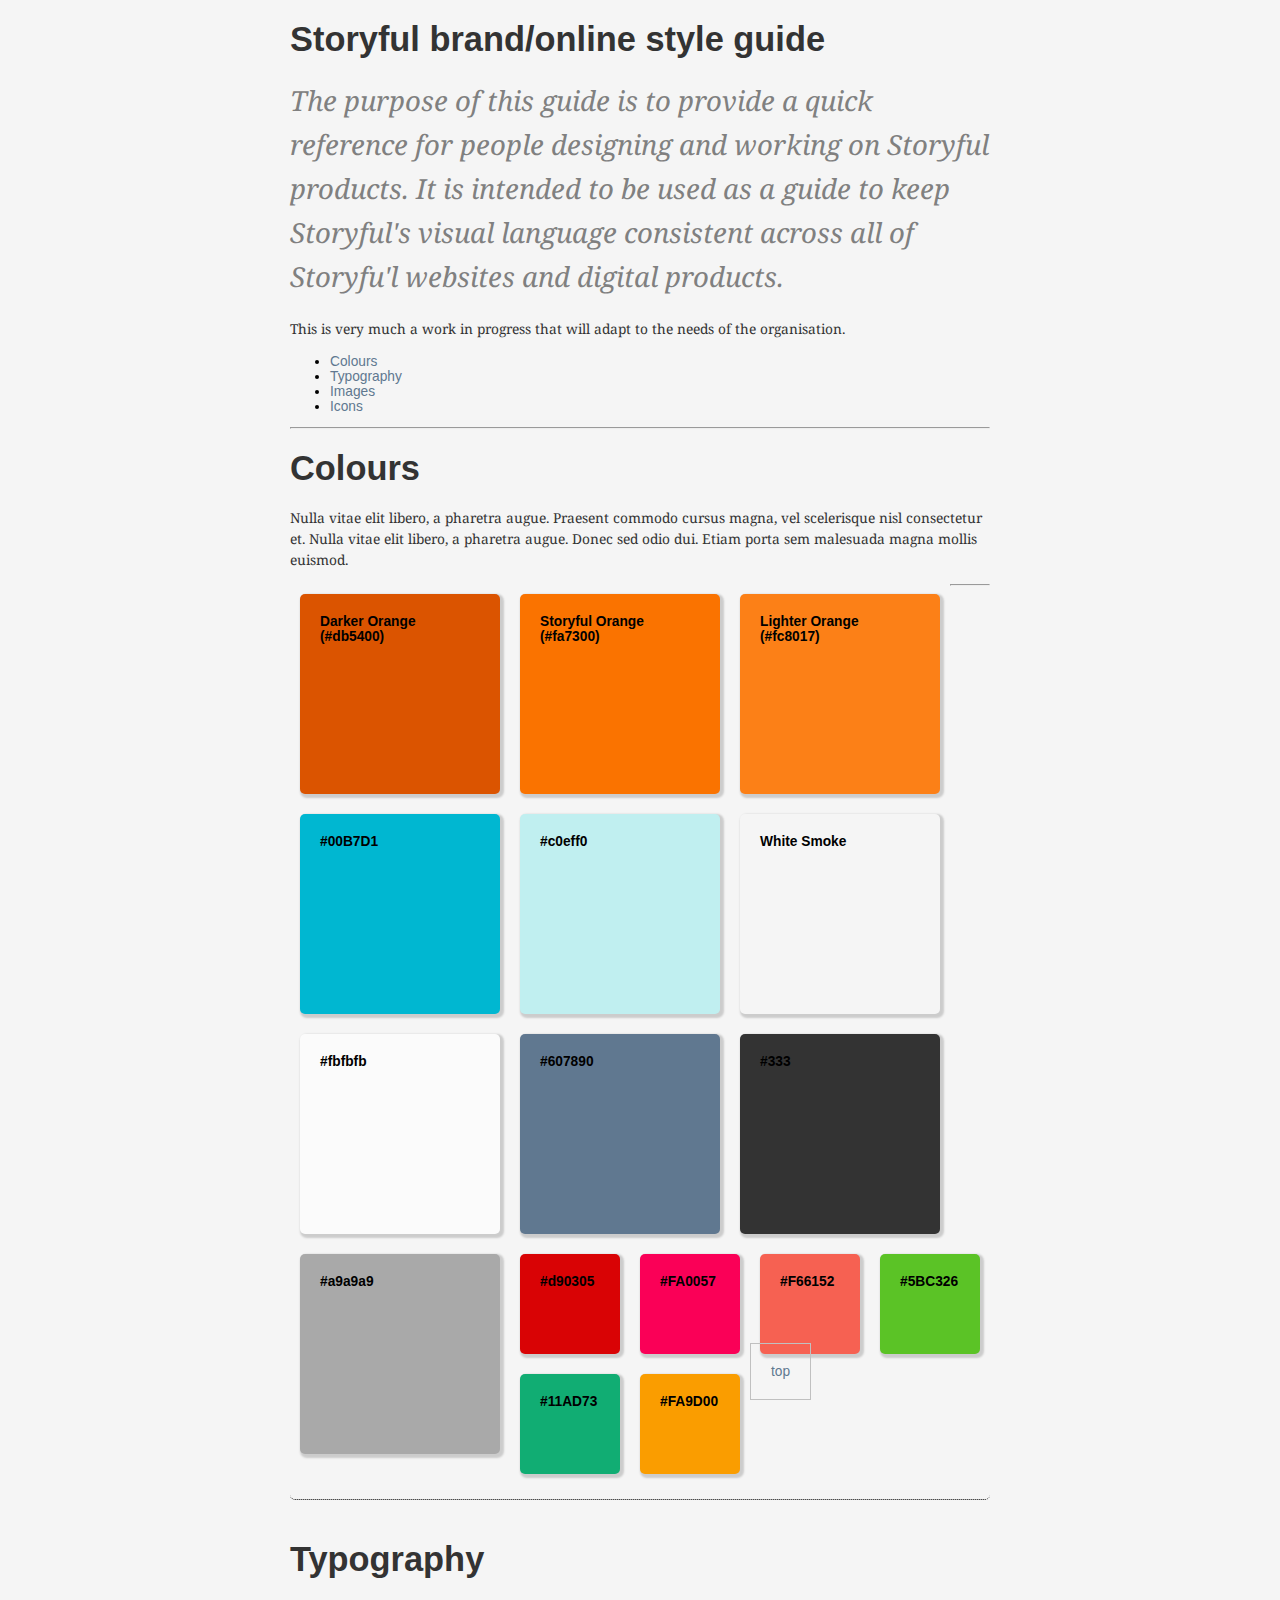
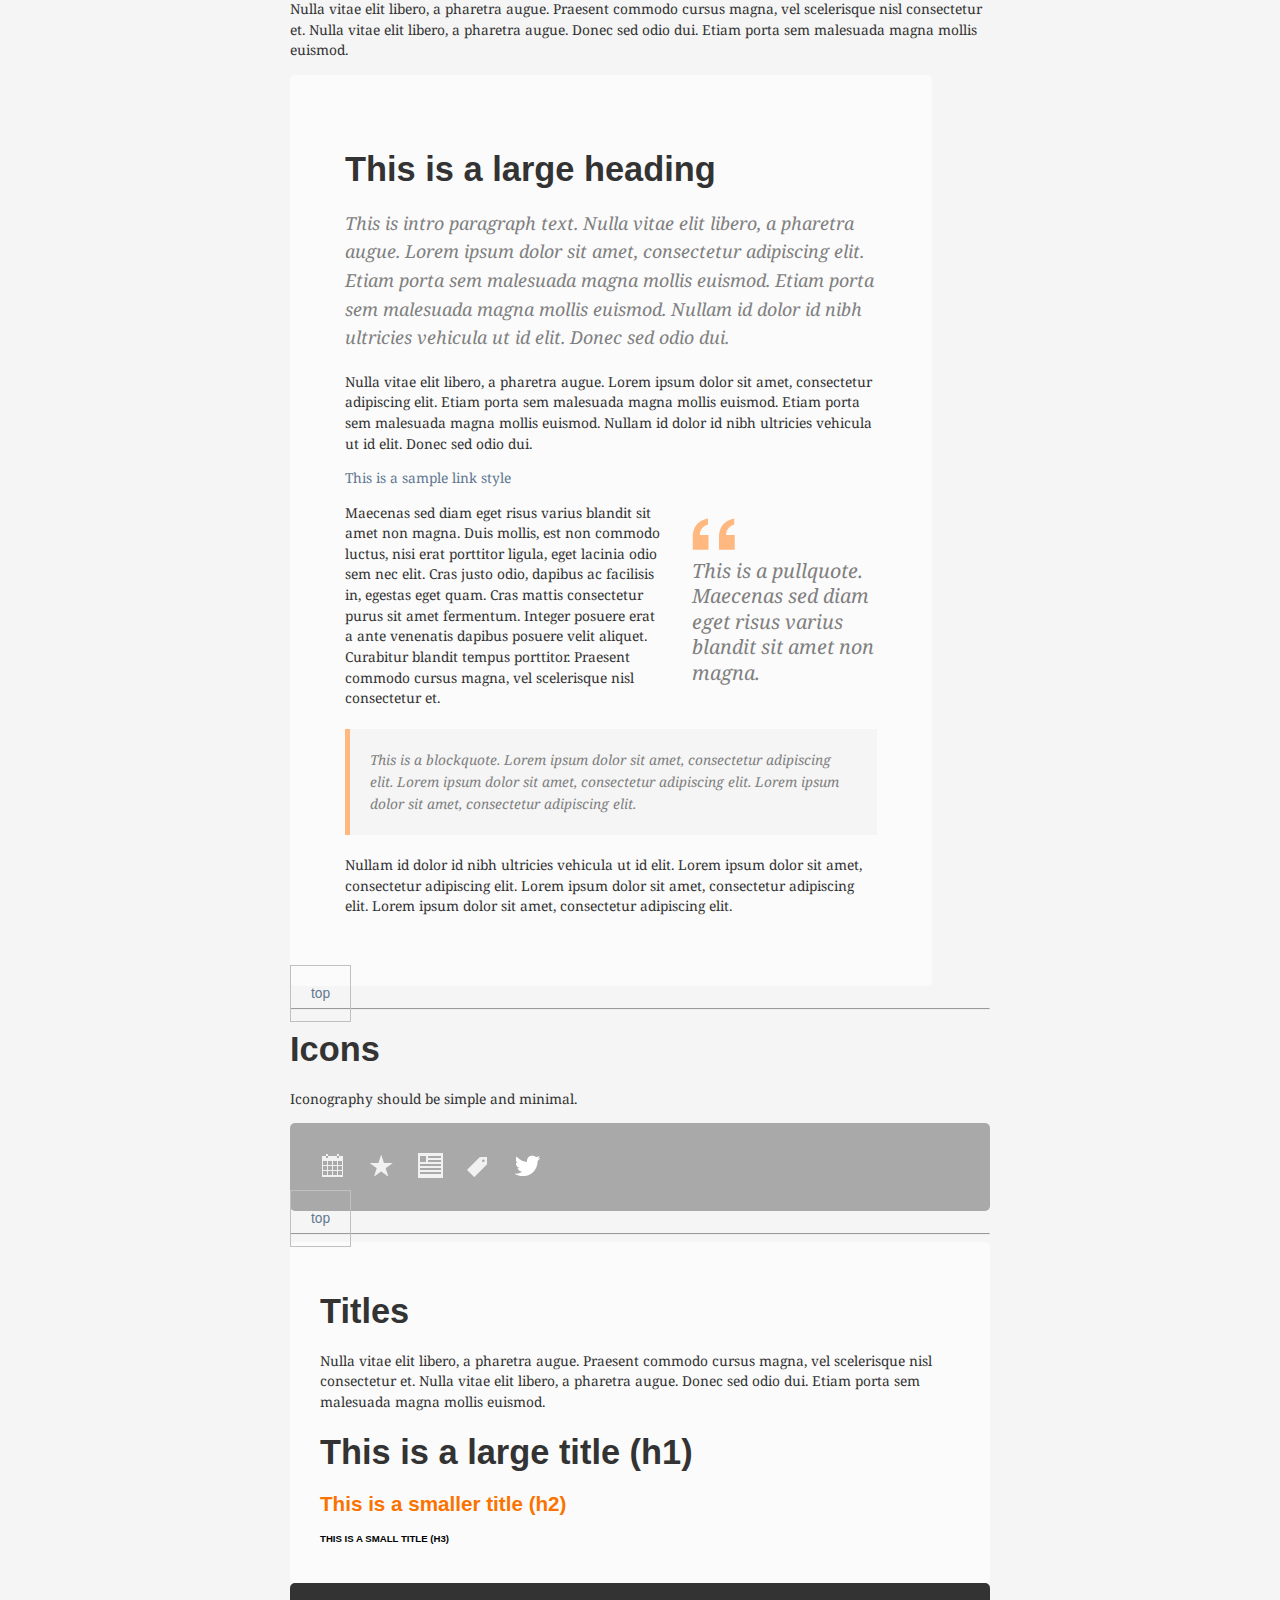
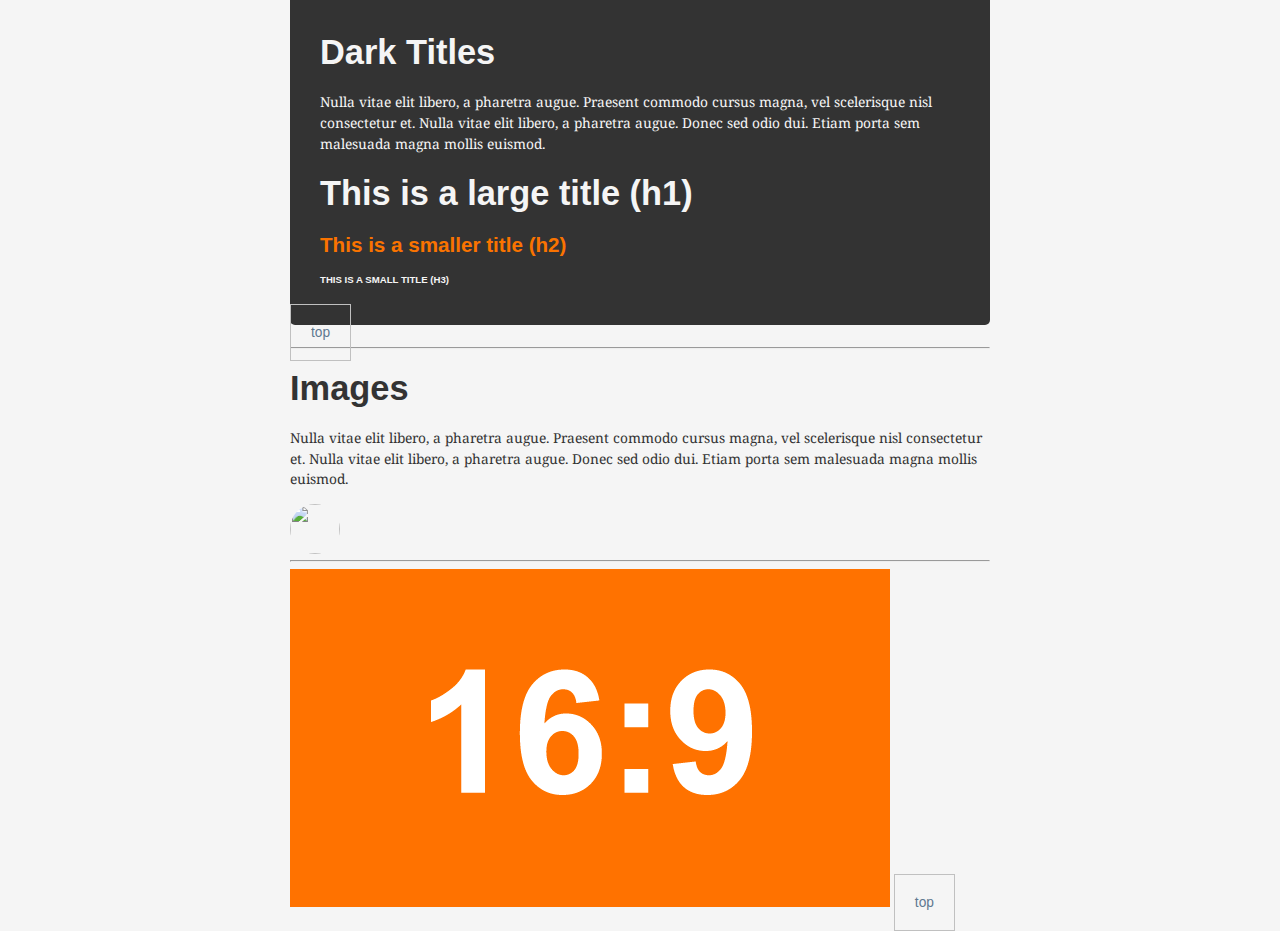
==== colours.html @ edaec6b0 "[+] Added files" ====
<html>

<head>

<link href='http://fonts.googleapis.com/css?family=Droid+Serif:400,700,400italic,700italic' rel='stylesheet' type='text/css'>

	<style type="text/css">
	
	div{border-radius: 5px;}
	
	body {
   font-family: "HelveticaNeue-Light", "Helvetica Neue Light", "Helvetica Neue", Helvetica, Arial, "Lucida Grande", sans-serif; 
   font-size: 0.86em;
   background-color: whiteSmoke;
	}
	
	.wrapper{width:700px; margin:auto;}
	
	a{
		color:#607890;
		text-decoration: none;
		}
	
	a:hover{
		color:#666;
		text-decoration: underline;
		}

	.colour{
		width:160px;
		height:160px;
		padding:20px;
		box-shadow: 1px;
		margin:10px;
		font-weight: bold;
		float:left;
		-moz-box-shadow:    2px 2px 2px 2px #ccc;
		-webkit-box-shadow: 2px 2px 2px 2px #ccc;
		box-shadow:         2px 2px 2px 2px #ccc;
		}
		
	.colour-small{
		width:60px;
		height:60px;
		padding:20px;
		box-shadow: 1px;
		margin:10px;
		font-weight: bold;
		float:left;
		-moz-box-shadow:    2px 2px 2px 2px #ccc;
		-webkit-box-shadow: 2px 2px 2px 2px #ccc;
		box-shadow:         2px 2px 2px 2px #ccc;
		}
		
	h1{
		font-weight: bold;
		font-size:2.5em;
		color:#333;
		margin:20px 0 20px 0;
		}
		
	h2{
		color:#fa7300;
		}
		
	h3{
		font-size: 0.7em;
		text-transform: uppercase;
		}
	
	
	.light{background-color: #fbfbfb; padding:30px;}	
	.dark{background-color: #333; padding:30px;}
	
	.dark h1{
		font-weight: bold;
		font-size:2.5em;
		color:whiteSmoke;
		margin:20px 0 20px 0;
		}
		
	.dark h2{
		color:#fa7300;
		}
		
	.dark h3{
		font-size: 0.7em;
		text-transform: uppercase;
		color:whiteSmoke;
		}
		
	.dark p{
		color:whiteSmoke;
		}
		
		
	p{
		font-family: 'Droid Serif', serif; color:#333;
		line-height: 1.5em;
		}
	
	.content{
		width:532px;
		padding:4em;
		float:left;
		color:#303030;
		background-color:#fbfbfb;
		}
	
	
	
	.pullquote{
		width:185px;
		float:right;
		font-family: 'Droid Serif', serif;
		font-size:1.43em;
		font-style: italic;
		font-weight: normal;
		margin-left:30px;
		margin-top:5px;
		margin-bottom: 5px;
		padding:50px 0 20px 0;
		line-height: 1.3em;
		background-image: url('quotemark.png');
		background-repeat: no-repeat;
		background-position-y: 10px;
		color:#808080;
		clear:both;
		}
		
	.blockquote{
		background-color:whiteSmoke;
		font-style: italic;
		padding:20px;
		border-left:5px #ffb87f solid;
		font-size: 1em;
		font-family: 'Droid Serif', serif; color:#808080;
		line-height: 1.6em;
		margin-top:20px;
		margin-bottom: 20px;
		clear:both;
		}
		
	.intro{
		font-style: italic;
		font-size: 1.3em;
		font-family: 'Droid Serif', serif; color:#808080;
		line-height: 1.6em;
		margin-top:20px;
		margin-bottom: 20px;
		}
		
	.largeintro{
		font-style: italic;
		font-size: 2em;
		font-family: 'Droid Serif', serif; color:#808080;
		line-height: 1.6em;
		margin-top:20px;
		margin-bottom: 20px;
		}
		
	.avatar{
		width:50px;
		height:50px;
		border-radius:50px;
		clear:both;
		}
		
	.horiz{
		width:100%;
		border-bottom:1px black dotted;
		margin:40px 0 40px 0;
		clear:both;
		}
		
	.top{padding:20px; border:1px silver solid; clear:both; float:none;}
		

		
		
	</style>
</head>

<body>
<a name="top"></a>

<div class="wrapper">

<h1>Storyful brand/online style guide</h1>

<p class="largeintro">The purpose of this guide is to provide a quick reference for people designing and working on Storyful products. It is intended to be used as a guide to keep Storyful's visual language consistent across all of Storyfu'l websites and digital products.</p>

<p>This is very much a work in progress that will adapt to the needs of the organisation.</p>




<ul>
	<li><a href="#colours">Colours</a></li>
	<li><a href="#typography">Typography</a></li>
	<li><a href="#images">Images</a></li>
	<li><a href="#icons">Icons</a></li>
</ul>

<hr>


<a name="colours"></a><h1>Colours</h1>

<p>Nulla vitae elit libero, a pharetra augue. Praesent commodo cursus magna, vel scelerisque nisl consectetur et. Nulla vitae elit libero, a pharetra augue. Donec sed odio dui. Etiam porta sem malesuada magna mollis euismod.</p>

<div class="colour" style="background-color:#db5400;">Darker Orange (#db5400)</div>
<div class="colour" style="background-color:#fa7300;">Storyful Orange (#fa7300)</div>
<div class="colour" style="background-color:#fc8017;">Lighter Orange (#fc8017)</div>

<div class="colour" style="background-color:#00B7D1;">#00B7D1</div>
<div class="colour" style="background-color:#c0eff0;">#c0eff0</div>
<div class="colour" style="background-color:whiteSmoke;">White Smoke</div>
<div class="colour" style="background-color:#fbfbfb;">#fbfbfb</div>
<div class="colour" style="background-color:#607890;">#607890</div>
<div class="colour" style="background-color:#333;">#333</div>
<div class="colour" style="background-color:#a9a9a9;">#a9a9a9</div>



<hr>

<div class="colour-small" style="background-color:#d90305;">#d90305</div>
<div class="colour-small" style="background-color:#FA0057;">#FA0057</div>
<div class="colour-small" style="background-color:#F66152;">#F66152</div>
<div class="colour-small" style="background-color:#5BC326;">#5BC326</div>
<div class="colour-small" style="background-color:#11AD73;">#11AD73</div>
<div class="colour-small" style="background-color:#FA9D00;">#FA9D00</div>


<a href="#top" class="top">top</a>
<div class="horiz">&nbsp;</div>

<a name="typography"></a><h1>Typography</h1>

<p>Nulla vitae elit libero, a pharetra augue. Praesent commodo cursus magna, vel scelerisque nisl consectetur et. Nulla vitae elit libero, a pharetra augue. Donec sed odio dui. Etiam porta sem malesuada magna mollis euismod.</p>

<div class="content">

<h1>This is a large heading</h1>

<p class="intro">This is intro paragraph text. Nulla vitae elit libero, a pharetra augue. Lorem ipsum dolor sit amet, consectetur adipiscing elit. Etiam porta sem malesuada magna mollis euismod. Etiam porta sem malesuada magna mollis euismod. Nullam id dolor id nibh ultricies vehicula ut id elit. Donec sed odio dui.</p>

<p>Nulla vitae elit libero, a pharetra augue. Lorem ipsum dolor sit amet, consectetur adipiscing elit. Etiam porta sem malesuada magna mollis euismod. Etiam porta sem malesuada magna mollis euismod. Nullam id dolor id nibh ultricies vehicula ut id elit. Donec sed odio dui.</p>

<p><a href="#">This is a sample link style</a></p>

<p class="pullquote">This is a pullquote. Maecenas sed diam eget risus varius blandit sit amet non magna.</p>

<p>Maecenas sed diam eget risus varius blandit sit amet non magna. Duis mollis, est non commodo luctus, nisi erat porttitor ligula, eget lacinia odio sem nec elit. Cras justo odio, dapibus ac facilisis in, egestas eget quam. Cras mattis consectetur purus sit amet fermentum. Integer posuere erat a ante venenatis dapibus posuere velit aliquet. Curabitur blandit tempus porttitor. Praesent commodo cursus magna, vel scelerisque nisl consectetur et.</p>

<p class="blockquote">This is a blockquote. Lorem ipsum dolor sit amet, consectetur adipiscing elit. Lorem ipsum dolor sit amet, consectetur adipiscing elit. Lorem ipsum dolor sit amet, consectetur adipiscing elit.</p>

<p>Nullam id dolor id nibh ultricies vehicula ut id elit. Lorem ipsum dolor sit amet, consectetur adipiscing elit. Lorem ipsum dolor sit amet, consectetur adipiscing elit. Lorem ipsum dolor sit amet, consectetur adipiscing elit.</p>

</div>

<a href="#top" class="top">top</a>
<hr>


<a name="icons"></a><h1>Icons</h1>

<p>Iconography should be simple and minimal.</p>

<div style="background-color:#a9a9a9; padding:20px;">

	<img src="icon_cal.png" style="margin:10px;"/>
	<img src="icon_popular.png" style="margin:10px;"/>
	<img src="icon_reading.png" style="margin:10px;"/>
	<img src="icon_tag.png" style="margin:10px;"/>
	<img src="icon_twitter.png" style="margin:10px;"/>
	
</div>
<a href="#top" class="top">top</a>
<hr>

<div class="light">
<h1>Titles</h1>

<p>Nulla vitae elit libero, a pharetra augue. Praesent commodo cursus magna, vel scelerisque nisl consectetur et. Nulla vitae elit libero, a pharetra augue. Donec sed odio dui. Etiam porta sem malesuada magna mollis euismod.</p>

<h1>This is a large title (h1)</h1>
<h2>This is a smaller title (h2)</h2>
<h3>This is a small title (h3)</h3>

</div>

<div class="dark">

	<h1>Dark Titles</h1>
	<p>Nulla vitae elit libero, a pharetra augue. Praesent commodo cursus magna, vel scelerisque nisl consectetur et. Nulla vitae elit libero, a pharetra augue. Donec sed odio dui. Etiam porta sem malesuada magna mollis euismod.</p>

	<h1>This is a large title (h1)</h1>
	<h2>This is a smaller title (h2)</h2>
	<h3>This is a small title (h3)</h3>
</div>
<a href="#top" class="top">top</a>
<hr>

<a name="images"></a><h1>Images</h1>
<p>Nulla vitae elit libero, a pharetra augue. Praesent commodo cursus magna, vel scelerisque nisl consectetur et. Nulla vitae elit libero, a pharetra augue. Donec sed odio dui. Etiam porta sem malesuada magna mollis euismod.</p>

<img src="https://twimg0-a.akamaihd.net/profile_images/853887901/ANGRYMEBW.jpg" class="avatar"/>
<hr>
<img src="169.png"/>
<a href="#top" class="top">top</a>


</div>

</body>

</html>
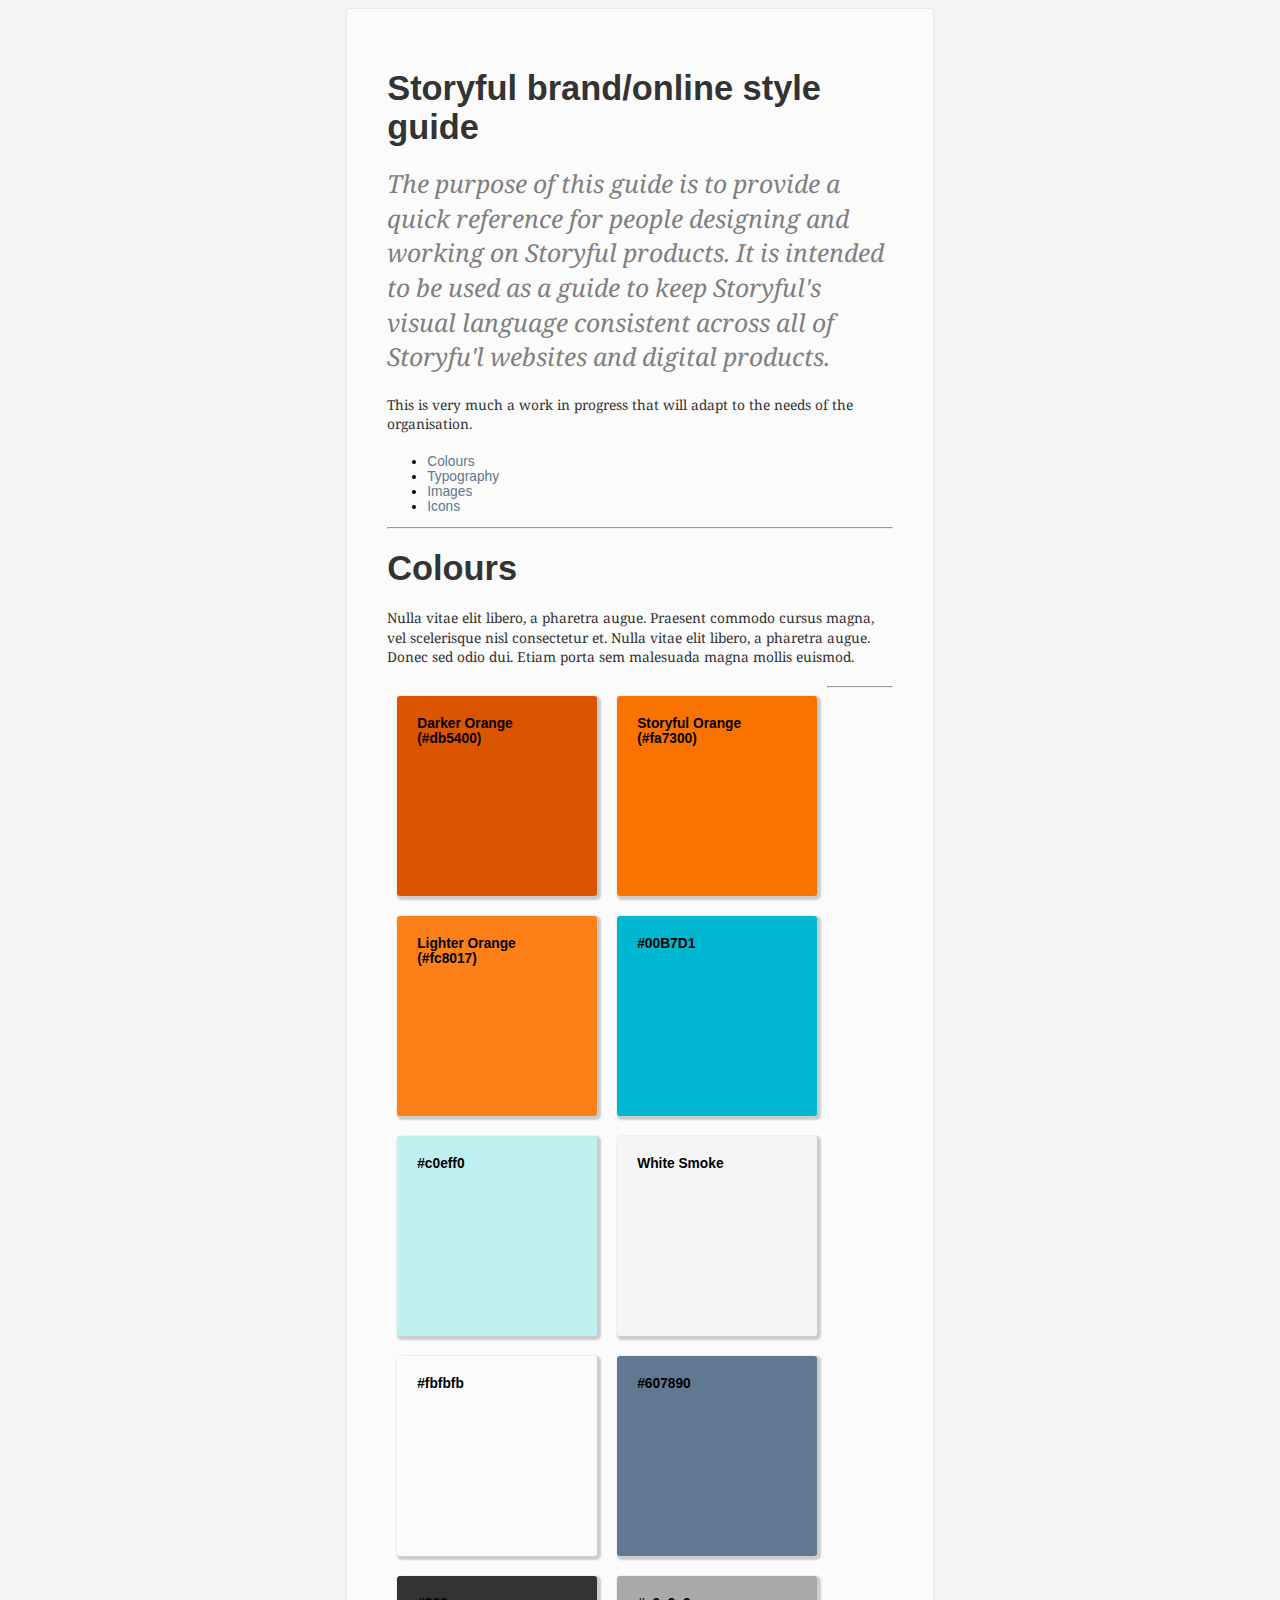
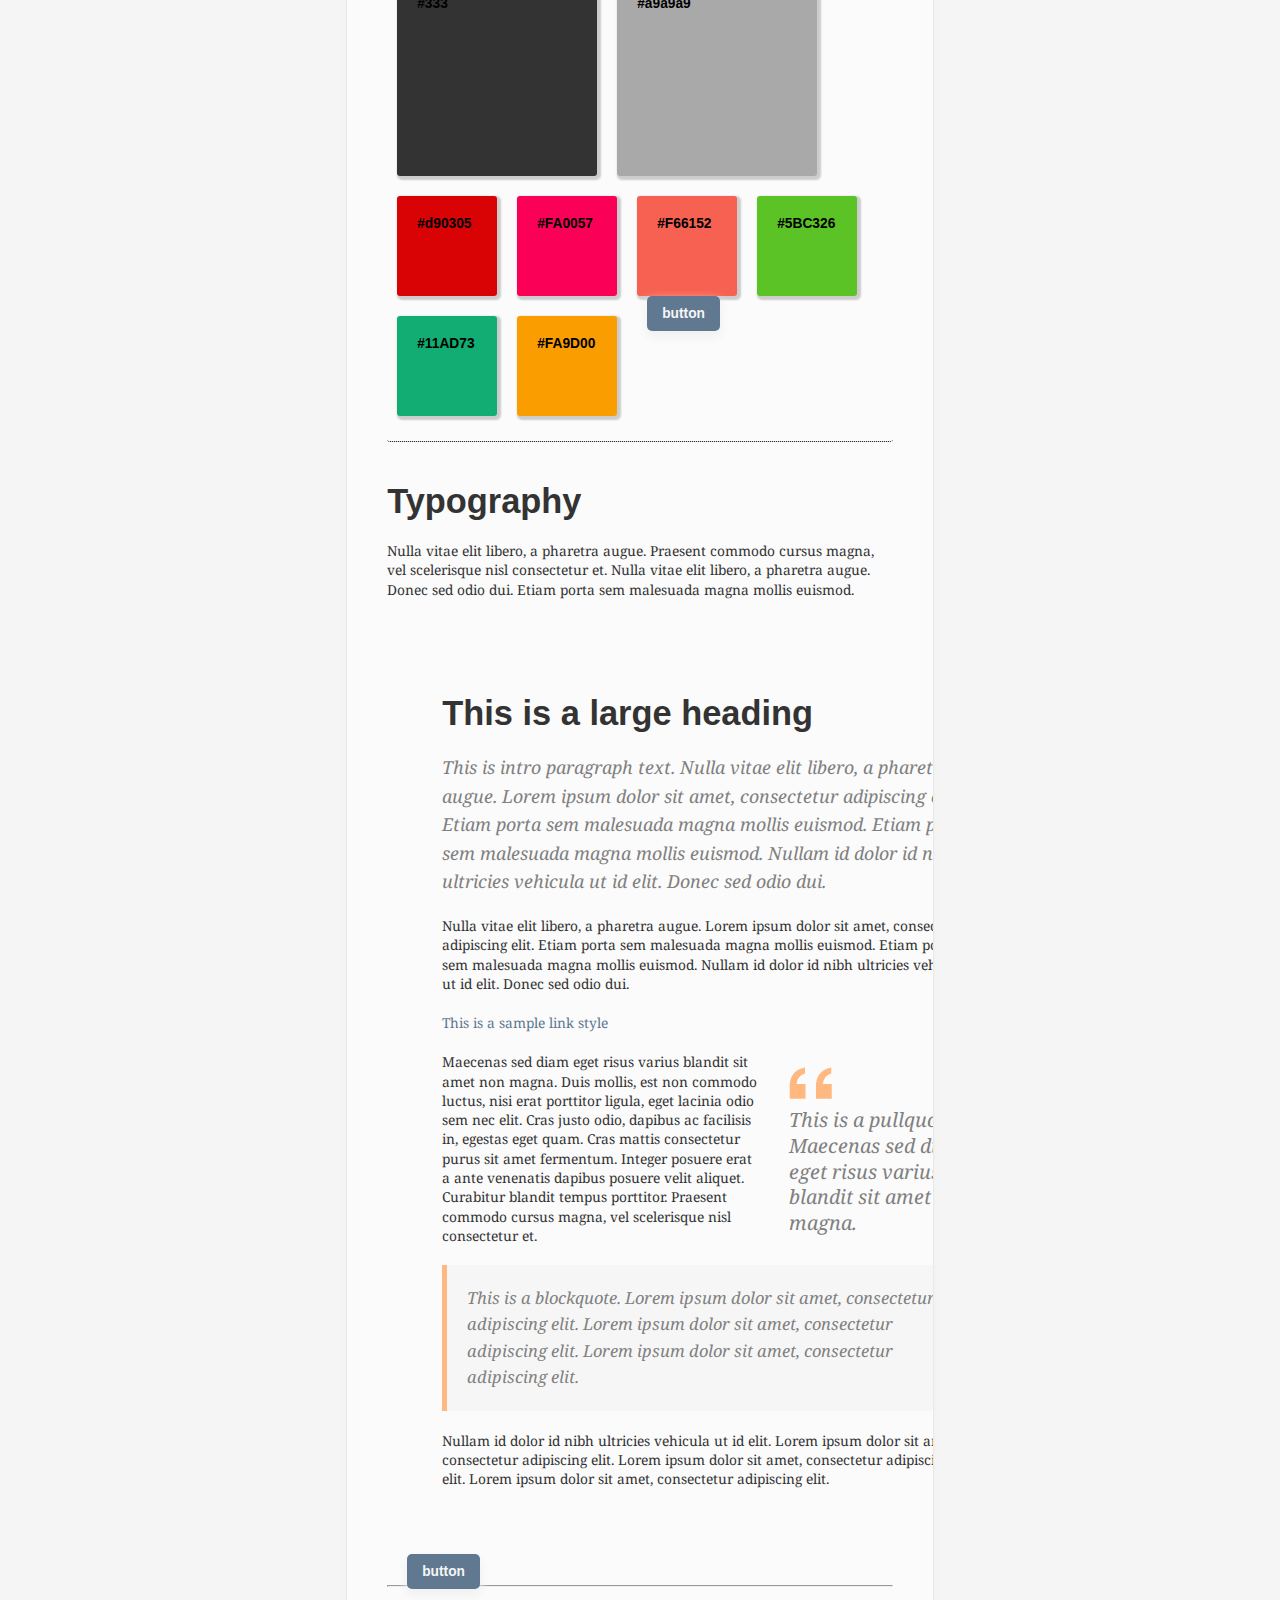
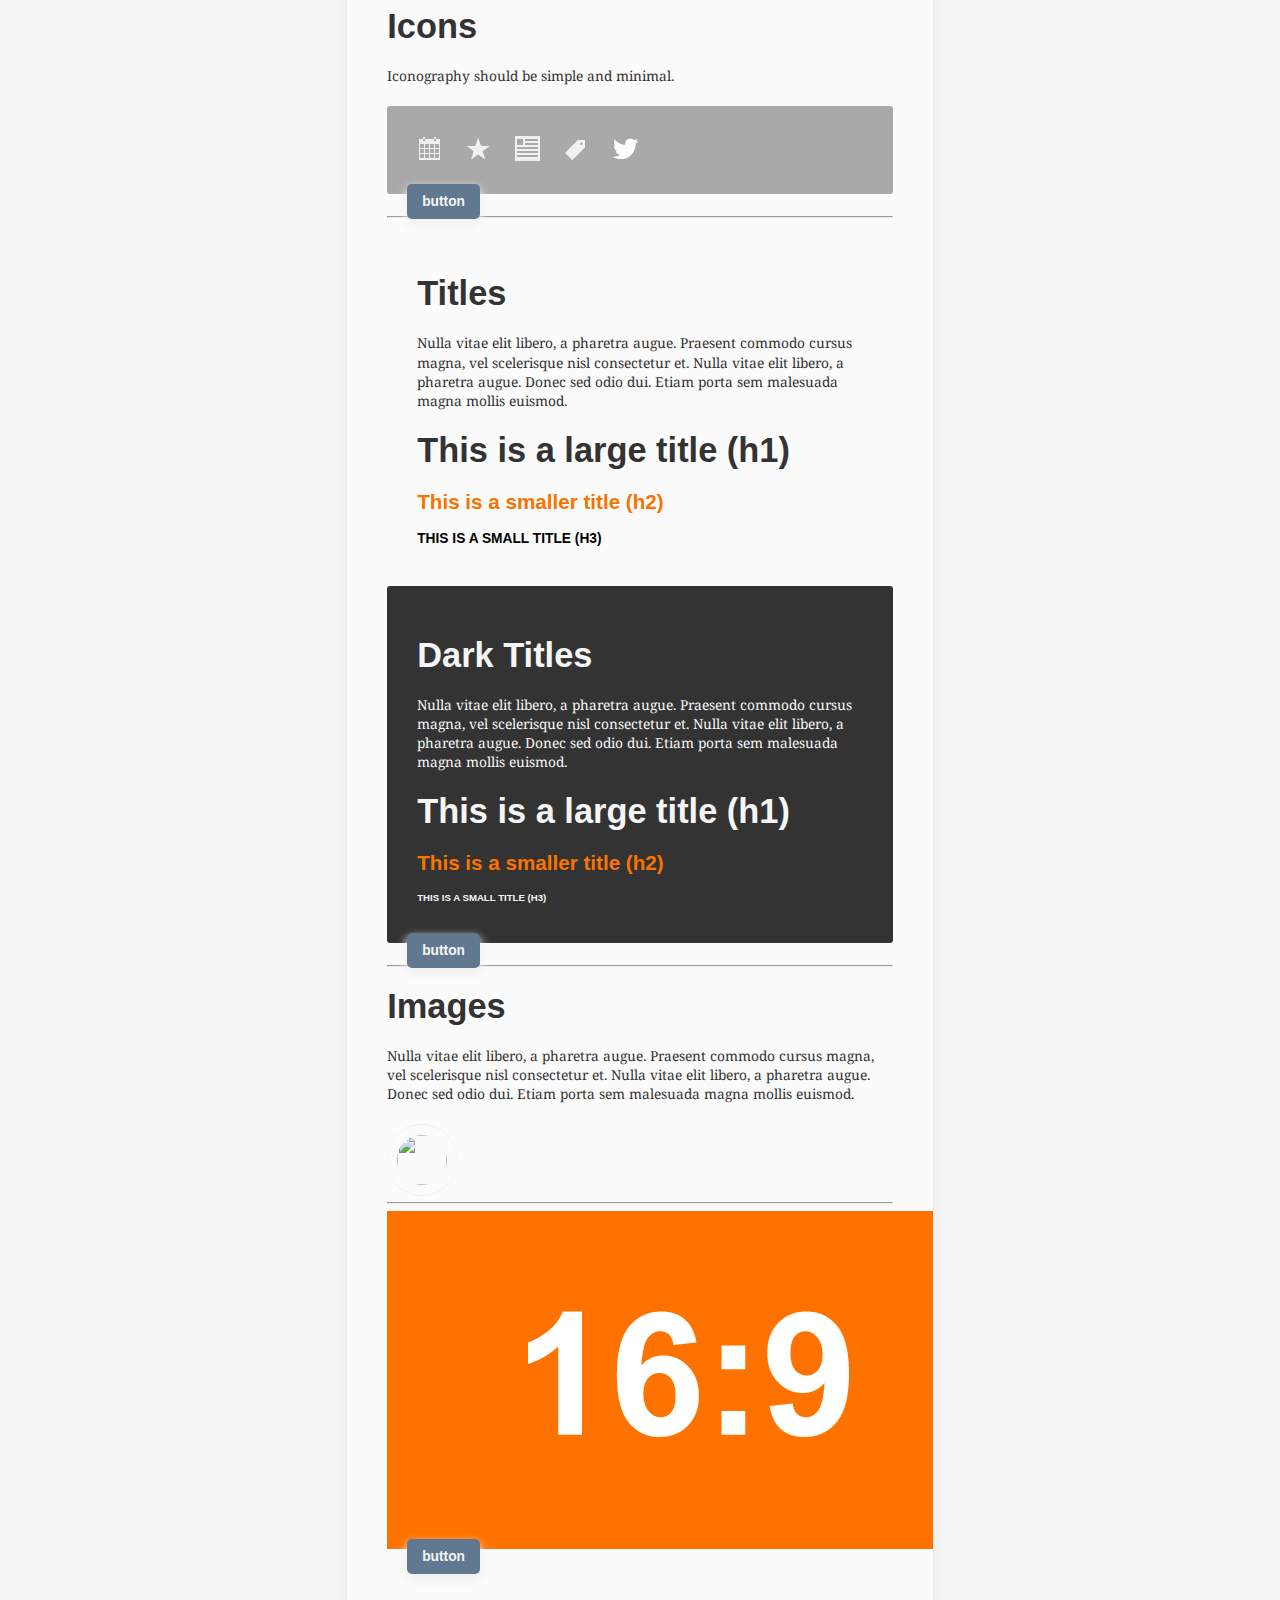
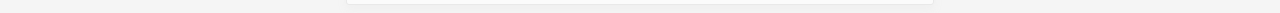
==== commit 4339d577: "[^] Updated css styles" ====
--- a/colours.html
+++ b/colours.html
@@ -3,186 +3,11 @@
 <head>
 
 <link href='http://fonts.googleapis.com/css?family=Droid+Serif:400,700,400italic,700italic' rel='stylesheet' type='text/css'>
-
-	<style type="text/css">
-	
-	div{border-radius: 5px;}
-	
-	body {
-   font-family: "HelveticaNeue-Light", "Helvetica Neue Light", "Helvetica Neue", Helvetica, Arial, "Lucida Grande", sans-serif; 
-   font-size: 0.86em;
-   background-color: whiteSmoke;
-	}
-	
-	.wrapper{width:700px; margin:auto;}
-	
-	a{
-		color:#607890;
-		text-decoration: none;
-		}
-	
-	a:hover{
-		color:#666;
-		text-decoration: underline;
-		}
-
-	.colour{
-		width:160px;
-		height:160px;
-		padding:20px;
-		box-shadow: 1px;
-		margin:10px;
-		font-weight: bold;
-		float:left;
-		-moz-box-shadow:    2px 2px 2px 2px #ccc;
-		-webkit-box-shadow: 2px 2px 2px 2px #ccc;
-		box-shadow:         2px 2px 2px 2px #ccc;
-		}
-		
-	.colour-small{
-		width:60px;
-		height:60px;
-		padding:20px;
-		box-shadow: 1px;
-		margin:10px;
-		font-weight: bold;
-		float:left;
-		-moz-box-shadow:    2px 2px 2px 2px #ccc;
-		-webkit-box-shadow: 2px 2px 2px 2px #ccc;
-		box-shadow:         2px 2px 2px 2px #ccc;
-		}
-		
-	h1{
-		font-weight: bold;
-		font-size:2.5em;
-		color:#333;
-		margin:20px 0 20px 0;
-		}
-		
-	h2{
-		color:#fa7300;
-		}
-		
-	h3{
-		font-size: 0.7em;
-		text-transform: uppercase;
-		}
-	
-	
-	.light{background-color: #fbfbfb; padding:30px;}	
-	.dark{background-color: #333; padding:30px;}
-	
-	.dark h1{
-		font-weight: bold;
-		font-size:2.5em;
-		color:whiteSmoke;
-		margin:20px 0 20px 0;
-		}
-		
-	.dark h2{
-		color:#fa7300;
-		}
-		
-	.dark h3{
-		font-size: 0.7em;
-		text-transform: uppercase;
-		color:whiteSmoke;
-		}
-		
-	.dark p{
-		color:whiteSmoke;
-		}
-		
-		
-	p{
-		font-family: 'Droid Serif', serif; color:#333;
-		line-height: 1.5em;
-		}
-	
-	.content{
-		width:532px;
-		padding:4em;
-		float:left;
-		color:#303030;
-		background-color:#fbfbfb;
-		}
-	
-	
-	
-	.pullquote{
-		width:185px;
-		float:right;
-		font-family: 'Droid Serif', serif;
-		font-size:1.43em;
-		font-style: italic;
-		font-weight: normal;
-		margin-left:30px;
-		margin-top:5px;
-		margin-bottom: 5px;
-		padding:50px 0 20px 0;
-		line-height: 1.3em;
-		background-image: url('quotemark.png');
-		background-repeat: no-repeat;
-		background-position-y: 10px;
-		color:#808080;
-		clear:both;
-		}
-		
-	.blockquote{
-		background-color:whiteSmoke;
-		font-style: italic;
-		padding:20px;
-		border-left:5px #ffb87f solid;
-		font-size: 1em;
-		font-family: 'Droid Serif', serif; color:#808080;
-		line-height: 1.6em;
-		margin-top:20px;
-		margin-bottom: 20px;
-		clear:both;
-		}
-		
-	.intro{
-		font-style: italic;
-		font-size: 1.3em;
-		font-family: 'Droid Serif', serif; color:#808080;
-		line-height: 1.6em;
-		margin-top:20px;
-		margin-bottom: 20px;
-		}
-		
-	.largeintro{
-		font-style: italic;
-		font-size: 2em;
-		font-family: 'Droid Serif', serif; color:#808080;
-		line-height: 1.6em;
-		margin-top:20px;
-		margin-bottom: 20px;
-		}
-		
-	.avatar{
-		width:50px;
-		height:50px;
-		border-radius:50px;
-		clear:both;
-		}
-		
-	.horiz{
-		width:100%;
-		border-bottom:1px black dotted;
-		margin:40px 0 40px 0;
-		clear:both;
-		}
-		
-	.top{padding:20px; border:1px silver solid; clear:both; float:none;}
-		
-
-		
-		
-	</style>
+<link rel="stylesheet" href="style.css" type="text/css" media="screen">
 </head>
 
 <body>
-<a name="top"></a>
+<a name="button"></a>
 
 <div class="wrapper">
 
@@ -233,7 +58,7 @@
 <div class="colour-small" style="background-color:#FA9D00;">#FA9D00</div>
 
 
-<a href="#top" class="top">top</a>
+<a href="#button" class="button">button</a>
 <div class="horiz">&nbsp;</div>
 
 <a name="typography"></a><h1>Typography</h1>
@@ -260,7 +85,7 @@
 
 </div>
 
-<a href="#top" class="top">top</a>
+<a href="#button" class="button">button</a>
 <hr>
 
 
@@ -277,7 +102,7 @@
 	<img src="icon_twitter.png" style="margin:10px;"/>
 	
 </div>
-<a href="#top" class="top">top</a>
+<a href="#button" class="button">button</a>
 <hr>
 
 <div class="light">
@@ -300,7 +125,7 @@
 	<h2>This is a smaller title (h2)</h2>
 	<h3>This is a small title (h3)</h3>
 </div>
-<a href="#top" class="top">top</a>
+<a href="#button" class="button">button</a>
 <hr>
 
 <a name="images"></a><h1>Images</h1>
@@ -309,7 +134,7 @@
 <img src="https://twimg0-a.akamaihd.net/profile_images/853887901/ANGRYMEBW.jpg" class="avatar"/>
 <hr>
 <img src="169.png"/>
-<a href="#top" class="top">top</a>
+<a href="#button" class="button">button</a>
 
 
 </div>
--- a/style.css
+++ b/style.css
@@ -0,0 +1,412 @@
+	div{
+		border-radius:			3px;
+		}
+	
+	body {
+   		font-family: 			"HelveticaNeue-Light", "Helvetica Neue Light", "Helvetica Neue", Helvetica, Arial, "Lucida Grande", sans-serif; 
+   		font-size:				0.86em;
+   		background-color:		whiteSmoke;
+		}
+	
+	.wrapper{
+		width:					40%;
+		margin:					auto;
+		background-color:		#fbfbfb;
+		border:					1px #e9e9e9 solid;
+		padding:				40px;
+		overflow:				hidden;
+		-moz-box-shadow:    	0px 5px 10px 1px #f0f0f0;
+		-webkit-box-shadow: 	0px 5px 10px 1px #f0f0f0;
+		box-shadow:       		0px 5px 10px 1px #f0f0f0;
+		}
+	
+	a{
+		color:				#607890;
+		text-decoration:	none;
+		}
+	
+	a:hover{
+		color:				#666;
+		text-decoration:	underline;
+		}
+
+	.colour{
+		width:				160px;
+		height:				160px;
+		padding:			20px;
+		box-shadow:			1px;
+		margin:				10px;
+		font-weight:		bold;
+		float:				left;
+		-moz-box-shadow:    2px 2px 2px 2px #ccc;
+		-webkit-box-shadow: 2px 2px 2px 2px #ccc;
+		box-shadow:         2px 2px 2px 2px #ccc;
+		}
+		
+	.colour-small{
+		width:				60px;
+		height:				60px;
+		padding:			20px;
+		box-shadow: 		1px;
+		margin:				10px;
+		font-weight: 		bold;
+		float:				left;
+		-moz-box-shadow:    2px 2px 2px 2px #ccc;
+		-webkit-box-shadow: 2px 2px 2px 2px #ccc;
+		box-shadow:         2px 2px 2px 2px #ccc;
+		}
+		
+	h1{
+		font-weight: 		bold;
+		font-size:			2.5em;
+		color:				#333;
+		margin:				20px 0 20px 0;
+		}
+		
+	h2{
+		color:				#fa7300;
+		}
+		
+	h3{
+		font-size: 			0.7em;
+		text-transform: 	uppercase;
+		}
+	
+	.light{background-color: 	#fbfbfb; padding:30px;}	
+	.dark{background-color: 	#333; padding:30px;}
+	
+	.dark h1{
+		font-weight:		bold;
+		font-size:			2.5em;
+		color:				whiteSmoke;
+		margin:				20px 0 20px 0;
+		}
+		
+	.dark h2{
+		color:				#fa7300;
+		}
+		
+	.dark h3{
+		font-size:			0.7em;
+		text-transform:		uppercase;
+		color:				whiteSmoke;
+		}
+		
+	.dark p{
+		color:				whiteSmoke;
+		}
+			
+	p{
+		font-family:		'Droid Serif', serif; color:#333;
+		line-height:		1.5em;
+		}
+	
+	.content{
+		width:				532px;
+		padding:			4em;
+		float:				left;
+		color:				#303030;
+		}
+	
+	
+	
+	.pullquote{
+		width:				185px;
+		float:				right;
+		font-family:		'Droid Serif', serif;
+		font-size:			1.43em;
+		font-style:			italic;
+		font-weight:		normal;
+		margin-left:		30px;
+		margin-top:			5px;
+		margin-bottom:		5px;
+		padding:			50px 0 20px 0;
+		line-height:		1.3em;
+		background-image:	url('quotemark.png');
+		background-repeat:	no-repeat;
+		background-position-y: 10px;
+		color:				#808080;
+		clear:				both;
+		}
+		
+	.blockquote{
+		background-color:	whiteSmoke;
+		font-style:			italic;
+		padding:			20px;
+		border-left:		5px #ffb87f solid;
+		font-size:			1em;
+		font-family:		'Droid Serif', serif; color:#808080;
+		line-height:		1.6em;
+		margin-top:			20px;
+		margin-bottom:		20px;
+		clear:				both;
+		}
+		
+	.intro{
+		font-style:			italic;
+		font-size:			1.3em;
+		font-family:		'Droid Serif', serif; color:#808080;
+		line-height:		1.6em;
+		margin-top:			20px;
+		margin-bottom:		20px;
+		}
+		
+	.largeintro{
+		font-style:			italic;
+		font-size:			1.8em;
+		font-family:		'Droid Serif', serif; color:#808080;
+		line-height:		1.4em;
+		margin-top:			20px;
+		margin-bottom:		20px;
+		}
+		
+	.avatar{
+		width:				50px;
+		height:				50px;
+		border-radius:		50px;
+		clear:				both;
+		}
+		
+	.horiz{
+		width:				100%;
+		border-bottom:		1px black dotted;
+		margin:				40px 0 40px 0;
+		clear:				both;
+		}
+		
+	.top{
+		padding:			20px;
+		border:				1px silver solid;
+		clear:				both;
+		float:				none;
+		}
+	
+	.button{
+		margin:				20px;
+		clear:				both;
+		padding:			10px 15px 10px 15px;
+		background-color:	#607890;
+		font-weight:		bold;
+		text-decoration:	none;
+		color:				whiteSmoke;
+		border-radius:		5px;
+		-moz-box-shadow:    0px 5px 10px 1px #f0f0f0;
+		-webkit-box-shadow: 0px 5px 10px 1px #f0f0f0;
+		box-shadow:       	0px 5px 10px 1px #f0f0f0;
+		font-family:		"HelveticaNeue-Light", "Helvetica Neue Light", "Helvetica Neue", Helvetica, Arial, "Lucida Grande", sans-serif;
+	}
+	
+	.button:hover{
+		background-color:	#a9a9a9;
+		text-decoration:	none;
+		color:				#fbfbfb;
+	}
+	
+/* //////////////////// Blog Bits //////////////////// */
+	
+
+.header{background-color: #fa7300; height:48px; width:100%;}
+
+
+.content{
+	width:532px;
+	padding:4em;
+	float:left;
+	color:#303030;
+	background-color: #fbfbfb;
+	}
+		
+.content-image {width:100%; max-width: 100%; float:left;}
+
+.caption{
+	width:100%;
+	border-bottom: 1px silver dotted;
+	margin-bottom:20px;
+	padding-top: 5px;
+	padding-bottom: 5px;
+	clear:both;
+	font-family: 'Droid Serif', serif;
+	font-size: 0.7em;
+	font-style: italic;
+	opacity:0.3;
+	}
+
+.caption:hover{opacity:1;}
+
+h1{
+	font-family: Helvetica;
+	font-size: 2.5em;
+	}
+
+.avatar {
+	text-align: center;
+	border-top:1px #dedede dotted;
+	border-bottom:1px #dedede dotted;
+	padding:10px;
+	font-size: 0.9em;
+	line-height: 1.5em;
+	}
+
+	.avatar img{
+		width:50px;
+		height:50px;
+		border-radius:50px;
+		margin:auto;
+		text-align: center;
+		clear:both;
+		}
+	
+	h3{
+		margin:10px 0 10px 0;
+		font-family: Helvetica;
+		font-size: 1em;
+		}
+
+	p{
+		font-size: 1em;
+		line-height: 1.4em;
+		margin-bottom: 20px;
+		}
+
+	.pullquote{
+		width:185px;
+		float:right;
+		font-family: 'Droid Serif', serif;
+		font-size:1.43em;
+		font-style: italic;
+		font-weight: normal;
+		margin-left:30px;
+		margin-top:5px;
+		margin-bottom: 5px;
+		padding:50px 0 20px 0;
+		line-height: 1.3em;
+		background-image: url('quotemark.png');
+		background-repeat: no-repeat;
+		background-position-y: 10px;
+		color:#808080;
+		clear:both;
+		}
+	
+	.blockquote{
+		background-color:#f6f6f6;
+		font-style: italic;
+		padding:20px;
+		border-left:5px #ffb87f solid;
+		font-size: 1.2em;
+		font-family: 'Droid Serif', serif; color:#808080;
+		line-height: 1.6em;
+		margin-top:20px;
+		margin-bottom: 20px;
+		clear:both;
+		 }
+
+	.content-orange{
+		border:1px silver dotted;
+		width:590px;
+		padding:30px;
+		background-color: #fa7300;
+	 }
+	 
+	.serif{
+		font-family: Helvetica;
+		font-weight: bold;
+		font-size: 1.4em;
+		line-height: 1.3em;
+		}
+	
+	a{
+		color:#607890;
+		text-decoration: none;
+		}
+	
+	a:hover{
+		color:#666;
+		text-decoration: underline;
+		}
+
+	.sidebar{
+		width:300px;
+		float:left;
+		height:100%;
+
+		}
+
+	.twitter{
+		background-image: url('tweetbird.png');
+		background-repeat: no-repeat;
+		padding-left:20px;
+		}
+		
+	.footer{
+		background-color: black;
+		height:200px;
+		clear:both;
+		}
+		
+	.side-element{
+		width:260px;
+		overflow: hidden;
+		color:white;
+		padding:20px;
+		
+		}
+		
+	.recent{
+		background-image: url('icon_twitter.png');
+		background-position-y:20px;
+		background-position-x:20px;
+		background-repeat:no-repeat;
+		}
+		
+	.popular{
+		background-image: url('icon_popular.png');
+		background-position-y:20px;
+		background-position-x:20px;
+		background-repeat:no-repeat;
+		}
+		
+	.reading{
+		background-image: url('icon_reading.png');
+		background-position-y:20px;
+		background-position-x:20px;
+		background-repeat:no-repeat;
+		}
+		
+		
+		
+	.side-element h3{
+		font-size: 1.3em;
+		margin-bottom:0px;
+		padding-top:30px;
+		}
+		
+	.side-element a{
+		font-size: 0.9em;
+		color:white;
+		text-decoration: none;
+		}
+		
+	.side-element a:hover{
+		text-decoration: underline;
+		}
+		
+	.side-element ul{
+		margin:0px;
+		border:0px;
+		padding:0px;
+		}
+	
+	.side-element li{
+		list-style-type: none;
+		border-bottom: 1px dotted #fff; 
+		padding-bottom: 20px;
+		padding-top: 20px;
+		}
+		
+	.side-element img{
+		width:50px;
+		height:50px;
+		border-radius:50px;
+		margin-right:10px;
+		float:left;
+		}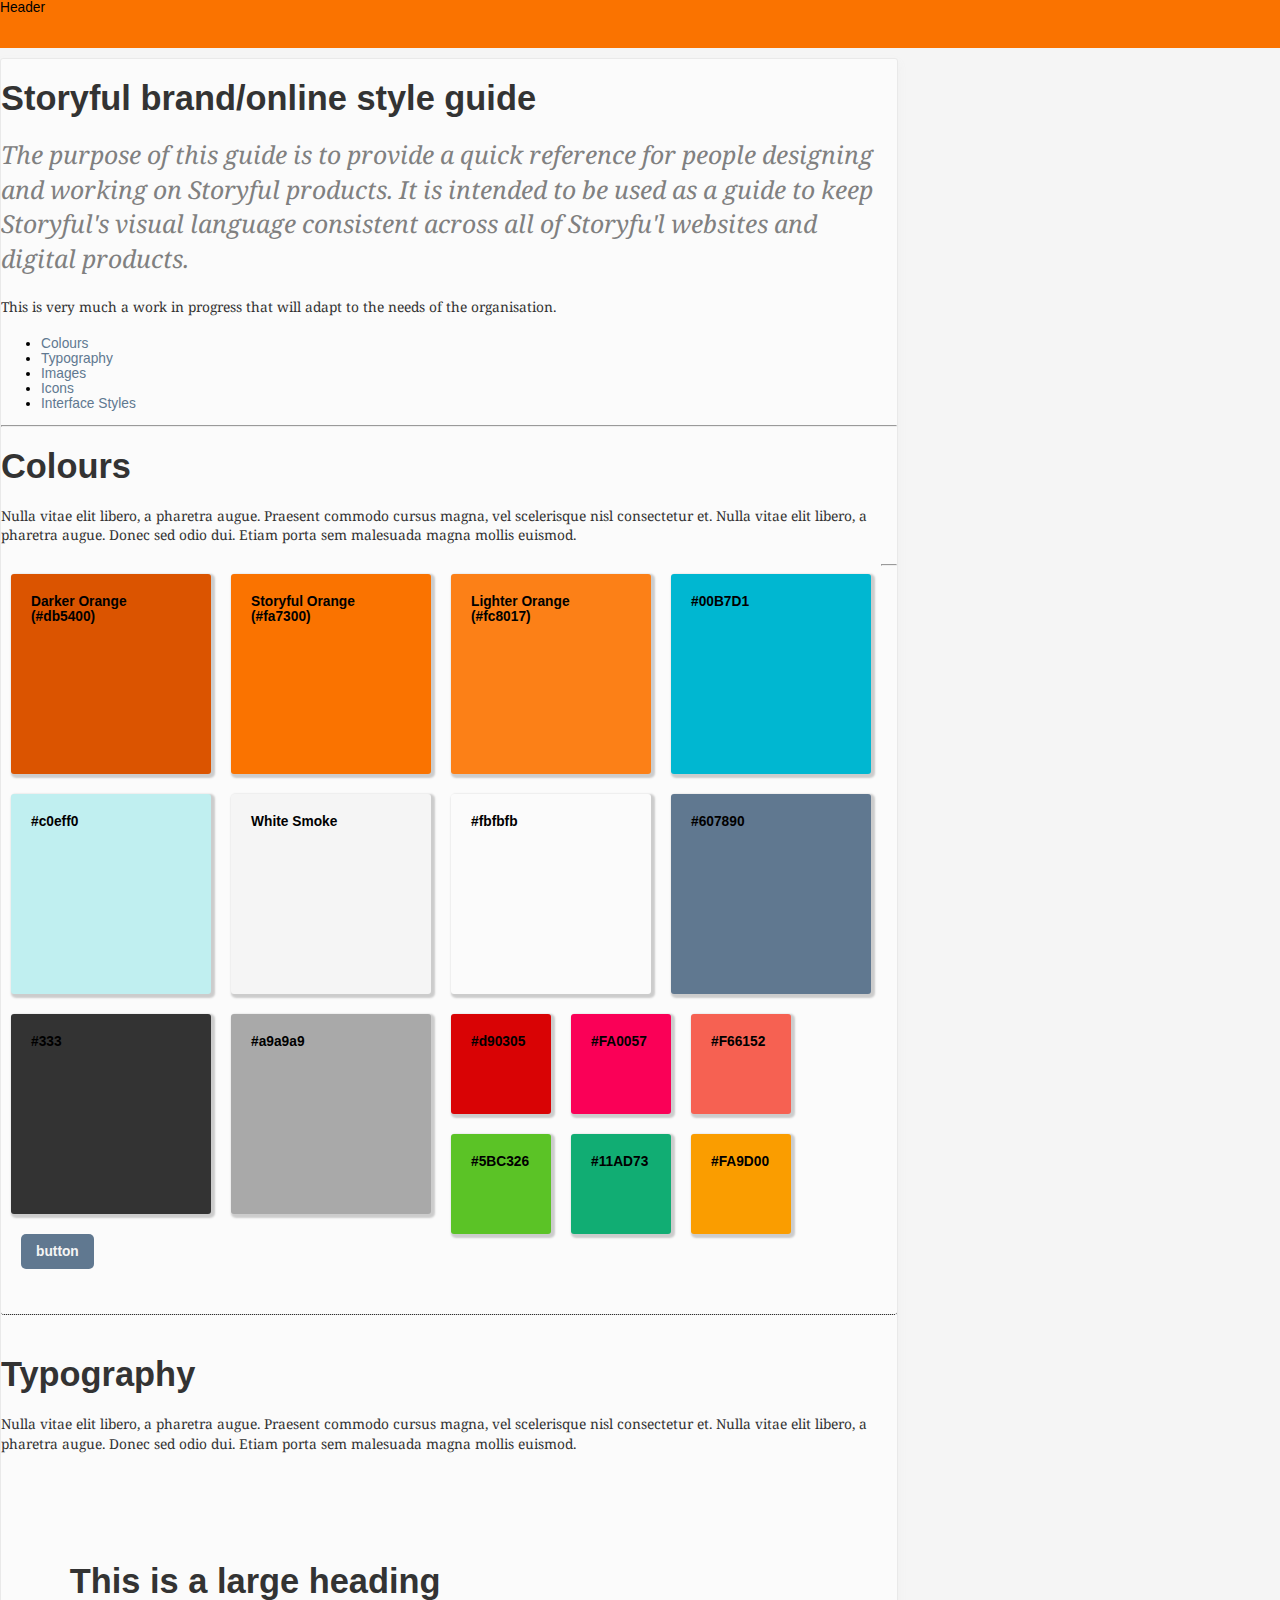
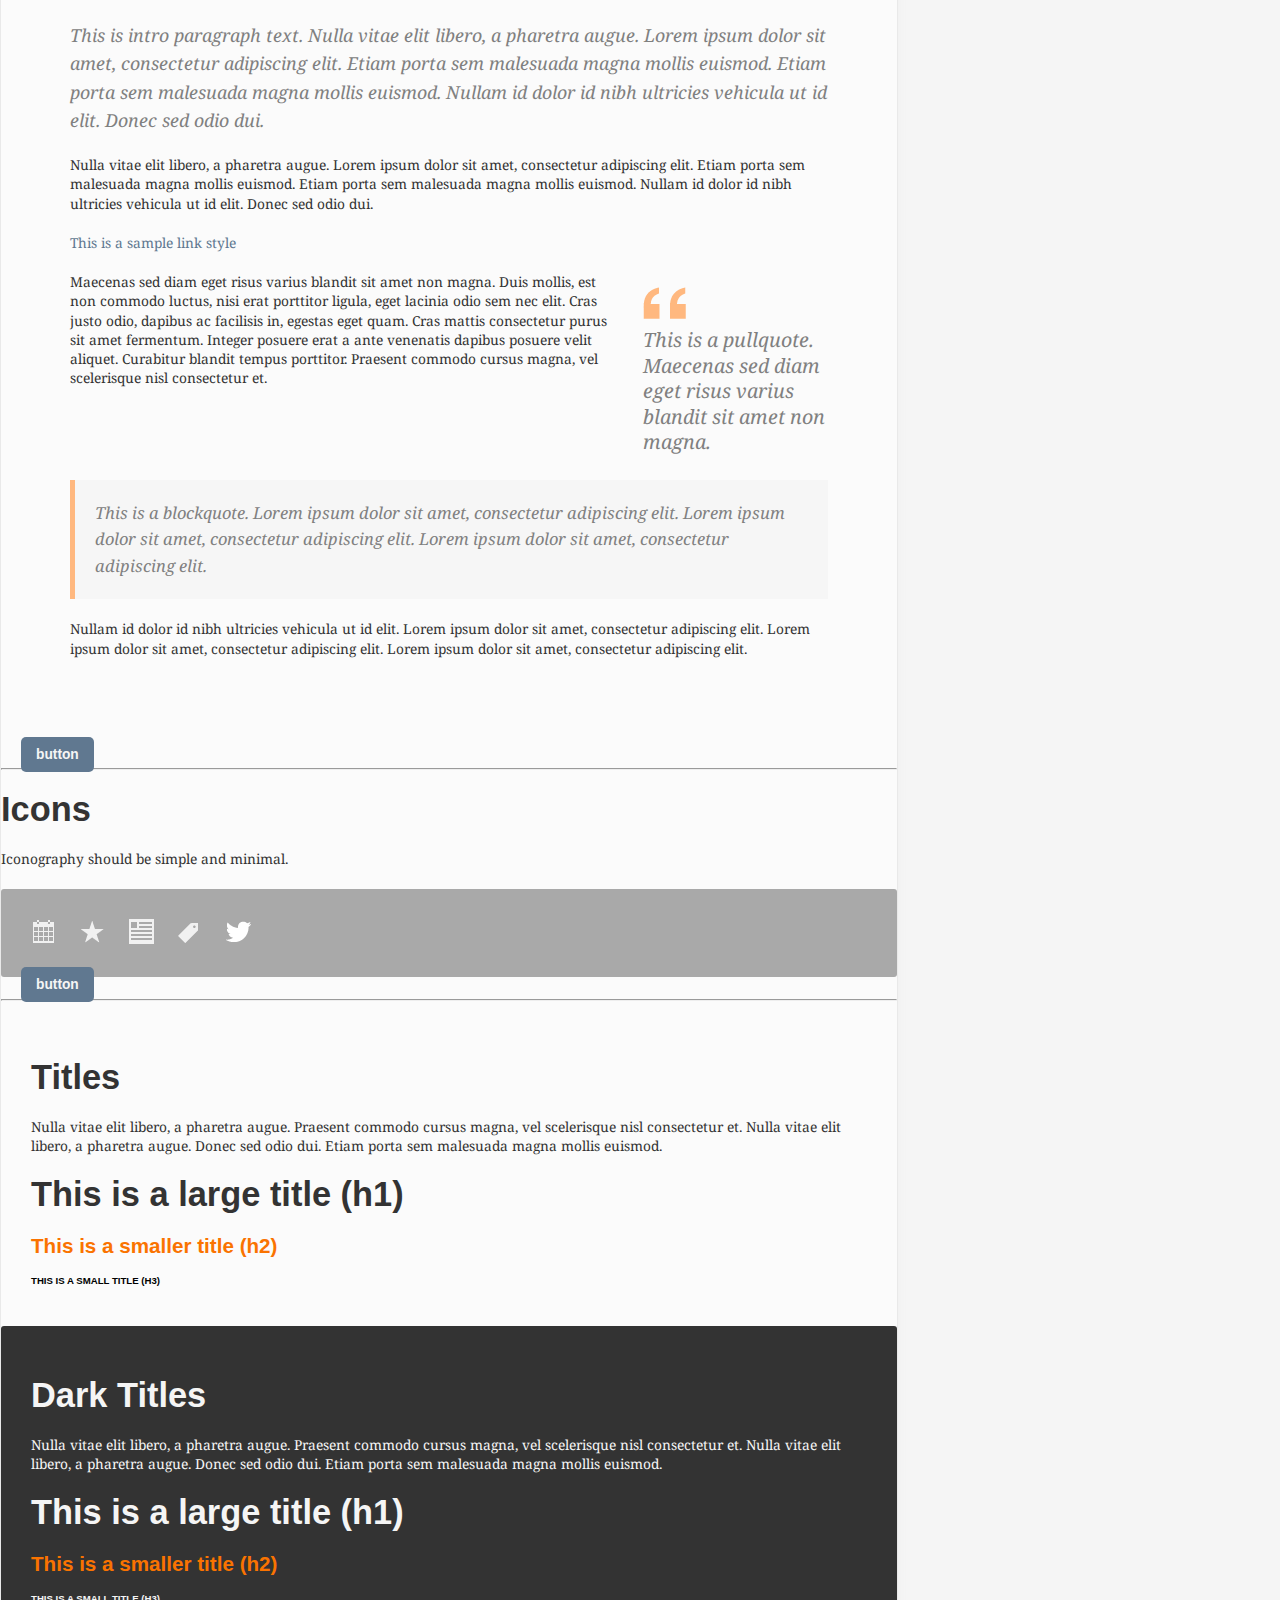
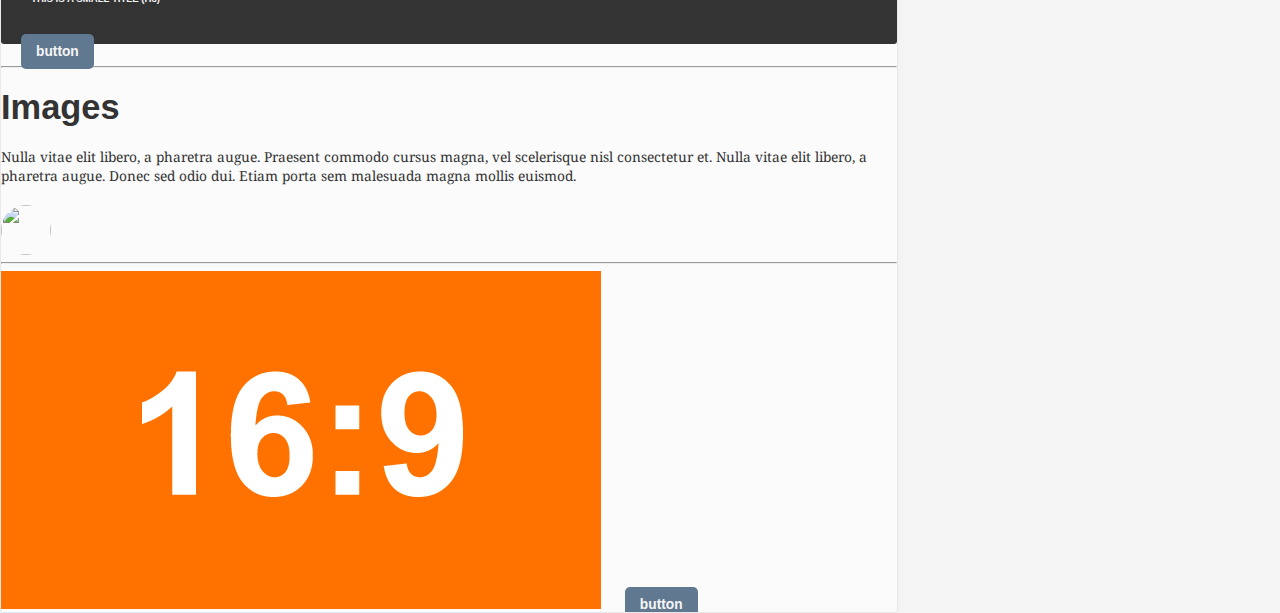
==== commit 48c7a296: "[^] Saas version of css. Colours as variables. Style changes" ====
--- a/colours.html
+++ b/colours.html
@@ -1,15 +1,15 @@
 <html>
 
 <head>
-
-<link href='http://fonts.googleapis.com/css?family=Droid+Serif:400,700,400italic,700italic' rel='stylesheet' type='text/css'>
-<link rel="stylesheet" href="style.css" type="text/css" media="screen">
+	<link href='http://fonts.googleapis.com/css?family=Droid+Serif:400,700,400italic,700italic' rel='stylesheet' type='text/css'>
+	<link rel="stylesheet" href="style.css" type="text/css" media="screen">
 </head>
 
 <body>
+
 <a name="button"></a>
-
-<div class="wrapper">
+<div class="header">Header</div>
+<div class="content-wrapper">
 
 <h1>Storyful brand/online style guide</h1>
 
@@ -25,6 +25,7 @@
 	<li><a href="#typography">Typography</a></li>
 	<li><a href="#images">Images</a></li>
 	<li><a href="#icons">Icons</a></li>
+	<li><a href="light-interface.html">Interface Styles</a></li>
 </ul>
 
 <hr>
@@ -131,7 +132,7 @@
 <a name="images"></a><h1>Images</h1>
 <p>Nulla vitae elit libero, a pharetra augue. Praesent commodo cursus magna, vel scelerisque nisl consectetur et. Nulla vitae elit libero, a pharetra augue. Donec sed odio dui. Etiam porta sem malesuada magna mollis euismod.</p>
 
-<img src="https://twimg0-a.akamaihd.net/profile_images/853887901/ANGRYMEBW.jpg" class="avatar"/>
+<img src="https://twimg0-a.akamaihd.net/profile_images/853887901/ANGRYMEBW.jpg" class="avatar-img"/>
 <hr>
 <img src="169.png"/>
 <a href="#button" class="button">button</a>
--- a/style.css
+++ b/style.css
@@ -1,412 +1,347 @@
-	div{
-		border-radius:			3px;
-		}
-	
-	body {
-   		font-family: 			"HelveticaNeue-Light", "Helvetica Neue Light", "Helvetica Neue", Helvetica, Arial, "Lucida Grande", sans-serif; 
-   		font-size:				0.86em;
-   		background-color:		whiteSmoke;
-		}
-	
-	.wrapper{
-		width:					40%;
-		margin:					auto;
-		background-color:		#fbfbfb;
-		border:					1px #e9e9e9 solid;
-		padding:				40px;
-		overflow:				hidden;
-		-moz-box-shadow:    	0px 5px 10px 1px #f0f0f0;
-		-webkit-box-shadow: 	0px 5px 10px 1px #f0f0f0;
-		box-shadow:       		0px 5px 10px 1px #f0f0f0;
-		}
-	
-	a{
-		color:				#607890;
-		text-decoration:	none;
-		}
-	
-	a:hover{
-		color:				#666;
-		text-decoration:	underline;
-		}
-
-	.colour{
-		width:				160px;
-		height:				160px;
-		padding:			20px;
-		box-shadow:			1px;
-		margin:				10px;
-		font-weight:		bold;
-		float:				left;
-		-moz-box-shadow:    2px 2px 2px 2px #ccc;
-		-webkit-box-shadow: 2px 2px 2px 2px #ccc;
-		box-shadow:         2px 2px 2px 2px #ccc;
-		}
-		
-	.colour-small{
-		width:				60px;
-		height:				60px;
-		padding:			20px;
-		box-shadow: 		1px;
-		margin:				10px;
-		font-weight: 		bold;
-		float:				left;
-		-moz-box-shadow:    2px 2px 2px 2px #ccc;
-		-webkit-box-shadow: 2px 2px 2px 2px #ccc;
-		box-shadow:         2px 2px 2px 2px #ccc;
-		}
-		
-	h1{
-		font-weight: 		bold;
-		font-size:			2.5em;
-		color:				#333;
-		margin:				20px 0 20px 0;
-		}
-		
-	h2{
-		color:				#fa7300;
-		}
-		
-	h3{
-		font-size: 			0.7em;
-		text-transform: 	uppercase;
-		}
-	
-	.light{background-color: 	#fbfbfb; padding:30px;}	
-	.dark{background-color: 	#333; padding:30px;}
-	
-	.dark h1{
-		font-weight:		bold;
-		font-size:			2.5em;
-		color:				whiteSmoke;
-		margin:				20px 0 20px 0;
-		}
-		
-	.dark h2{
-		color:				#fa7300;
-		}
-		
-	.dark h3{
-		font-size:			0.7em;
-		text-transform:		uppercase;
-		color:				whiteSmoke;
-		}
-		
-	.dark p{
-		color:				whiteSmoke;
-		}
-			
-	p{
-		font-family:		'Droid Serif', serif; color:#333;
-		line-height:		1.5em;
-		}
-	
-	.content{
-		width:				532px;
-		padding:			4em;
-		float:				left;
-		color:				#303030;
-		}
-	
-	
-	
-	.pullquote{
-		width:				185px;
-		float:				right;
-		font-family:		'Droid Serif', serif;
-		font-size:			1.43em;
-		font-style:			italic;
-		font-weight:		normal;
-		margin-left:		30px;
-		margin-top:			5px;
-		margin-bottom:		5px;
-		padding:			50px 0 20px 0;
-		line-height:		1.3em;
-		background-image:	url('quotemark.png');
-		background-repeat:	no-repeat;
-		background-position-y: 10px;
-		color:				#808080;
-		clear:				both;
-		}
-		
-	.blockquote{
-		background-color:	whiteSmoke;
-		font-style:			italic;
-		padding:			20px;
-		border-left:		5px #ffb87f solid;
-		font-size:			1em;
-		font-family:		'Droid Serif', serif; color:#808080;
-		line-height:		1.6em;
-		margin-top:			20px;
-		margin-bottom:		20px;
-		clear:				both;
-		}
-		
-	.intro{
-		font-style:			italic;
-		font-size:			1.3em;
-		font-family:		'Droid Serif', serif; color:#808080;
-		line-height:		1.6em;
-		margin-top:			20px;
-		margin-bottom:		20px;
-		}
-		
-	.largeintro{
-		font-style:			italic;
-		font-size:			1.8em;
-		font-family:		'Droid Serif', serif; color:#808080;
-		line-height:		1.4em;
-		margin-top:			20px;
-		margin-bottom:		20px;
-		}
-		
-	.avatar{
-		width:				50px;
-		height:				50px;
-		border-radius:		50px;
-		clear:				both;
-		}
-		
-	.horiz{
-		width:				100%;
-		border-bottom:		1px black dotted;
-		margin:				40px 0 40px 0;
-		clear:				both;
-		}
-		
-	.top{
-		padding:			20px;
-		border:				1px silver solid;
-		clear:				both;
-		float:				none;
-		}
-	
-	.button{
-		margin:				20px;
-		clear:				both;
-		padding:			10px 15px 10px 15px;
-		background-color:	#607890;
-		font-weight:		bold;
-		text-decoration:	none;
-		color:				whiteSmoke;
-		border-radius:		5px;
-		-moz-box-shadow:    0px 5px 10px 1px #f0f0f0;
-		-webkit-box-shadow: 0px 5px 10px 1px #f0f0f0;
-		box-shadow:       	0px 5px 10px 1px #f0f0f0;
-		font-family:		"HelveticaNeue-Light", "Helvetica Neue Light", "Helvetica Neue", Helvetica, Arial, "Lucida Grande", sans-serif;
-	}
-	
-	.button:hover{
-		background-color:	#a9a9a9;
-		text-decoration:	none;
-		color:				#fbfbfb;
-	}
-	
+/* Variables */
+/* Colours */
+/* Fonts */
+/* Boxes & Borders */
+/* EO */
+div {
+  border-radius: 3px; }
+
+body {
+  font-family: "HelveticaNeue-Light", "Helvetica Neue Light", "Helvetica Neue", Helvetica, Arial, "Lucida Grande", sans-serif;
+  font-size: 0.86em;
+  background-color: whiteSmoke;
+  margin: 0px;
+  padding: 0px; }
+
+.header {
+  background-color: #fa7300;
+  height: 48px;
+  width: 100%;
+  margin-bottom: 10px;
+  border-radius: 0px; }
+
+.wrapper {
+  max-width: 60%;
+  margin: auto;
+  overflow: hidden; }
+
+.content-wrapper {
+  background-color: #fbfbfb;
+  border: 1px #e9e9e9 solid;
+  overflow: hidden;
+  -moz-box-shadow: 0px 5px 10px 1px #f0f0f0;
+  -webkit-box-shadow: 0px 5px 10px 1px #f0f0f0;
+  box-shadow: 0px 5px 10px 1px #f0f0f0;
+  max-width: 70%;
+  float: left; }
+
+a {
+  color: #607890;
+  text-decoration: none; }
+
+a:hover {
+  color: #666;
+  text-decoration: underline; }
+
+.colour {
+  width: 160px;
+  height: 160px;
+  padding: 20px;
+  box-shadow: 1px;
+  margin: 10px;
+  font-weight: bold;
+  float: left;
+  -moz-box-shadow: 2px 2px 2px 2px #cccccc;
+  -webkit-box-shadow: 2px 2px 2px 2px #cccccc;
+  box-shadow: 2px 2px 2px 2px #cccccc; }
+
+.colour-small {
+  width: 60px;
+  height: 60px;
+  padding: 20px;
+  box-shadow: 1px;
+  margin: 10px;
+  font-weight: bold;
+  float: left;
+  -moz-box-shadow: 2px 2px 2px 2px #cccccc;
+  -webkit-box-shadow: 2px 2px 2px 2px #cccccc;
+  box-shadow: 2px 2px 2px 2px #cccccc; }
+
+h1 {
+  font-weight: bold;
+  font-size: 2.5em;
+  color: #333333;
+  margin: 20px 0 20px 0; }
+
+h2 {
+  color: #fa7300; }
+
+h3 {
+  font-size: 0.7em;
+  text-transform: uppercase; }
+
+.light {
+  background-color: #fbfbfb;
+  padding: 30px; }
+
+.dark {
+  background-color: #333333;
+  padding: 30px; }
+
+.dark h1 {
+  font-weight: bold;
+  font-size: 2.5em;
+  color: whiteSmoke;
+  margin: 20px 0 20px 0; }
+
+.dark h2 {
+  color: #fa7300; }
+
+.dark h3 {
+  font-size: 0.7em;
+  text-transform: uppercase;
+  color: whiteSmoke; }
+
+.dark p {
+  color: whiteSmoke; }
+
+p {
+  font-family: "Droid Serif", serif;
+  color: #333333;
+  line-height: 1.5em; }
+
+.content {
+  padding: 5em;
+  color: #303030;
+  margin: auto;
+  overflow: hidden; }
+
+.pullquote {
+  width: 185px;
+  float: right;
+  font-family: "Droid Serif", serif;
+  font-size: 1.43em;
+  font-style: italic;
+  font-weight: normal;
+  margin-left: 30px;
+  margin-top: 5px;
+  margin-bottom: 5px;
+  padding: 50px 0 20px 0;
+  line-height: 1.3em;
+  background-image: url("quotemark.png");
+  background-repeat: no-repeat;
+  background-position-y: 10px;
+  color: gray;
+  clear: both; }
+
+.blockquote {
+  background-color: whiteSmoke;
+  font-style: italic;
+  padding: 20px;
+  border-left: 5px #ffb87f solid;
+  font-size: 1em;
+  font-family: "Droid Serif", serif;
+  color: gray;
+  line-height: 1.6em;
+  margin-top: 20px;
+  margin-bottom: 20px;
+  clear: both; }
+
+.intro {
+  font-style: italic;
+  font-size: 1.3em;
+  font-family: "Droid Serif", serif;
+  color: gray;
+  line-height: 1.6em;
+  margin-top: 20px;
+  margin-bottom: 20px; }
+
+.largeintro {
+  font-style: italic;
+  font-size: 1.8em;
+  font-family: "Droid Serif", serif;
+  color: gray;
+  line-height: 1.4em;
+  margin-top: 20px;
+  margin-bottom: 20px; }
+
+.horiz {
+  width: 100%;
+  border-bottom: 1px black dotted;
+  margin: 40px 0 40px 0;
+  clear: both; }
+
+.top {
+  padding: 20px;
+  border: 1px silver solid;
+  clear: both;
+  float: none; }
+
+.button {
+  margin: 20px;
+  clear: both;
+  padding: 10px 15px 10px 15px;
+  background-color: #607890;
+  font-weight: bold;
+  text-decoration: none;
+  color: whiteSmoke;
+  border-radius: 5px;
+  font-family: "HelveticaNeue-Light", "Helvetica Neue Light", "Helvetica Neue", Helvetica, Arial, "Lucida Grande", sans-serif; }
+
+.button:hover {
+  background-color: #a9a9a9;
+  text-decoration: none;
+  color: #fbfbfb; }
+
 /* //////////////////// Blog Bits //////////////////// */
-	
-
-.header{background-color: #fa7300; height:48px; width:100%;}
-
-
-.content{
-	width:532px;
-	padding:4em;
-	float:left;
-	color:#303030;
-	background-color: #fbfbfb;
-	}
-		
-.content-image {width:100%; max-width: 100%; float:left;}
-
-.caption{
-	width:100%;
-	border-bottom: 1px silver dotted;
-	margin-bottom:20px;
-	padding-top: 5px;
-	padding-bottom: 5px;
-	clear:both;
-	font-family: 'Droid Serif', serif;
-	font-size: 0.7em;
-	font-style: italic;
-	opacity:0.3;
-	}
-
-.caption:hover{opacity:1;}
-
-h1{
-	font-family: Helvetica;
-	font-size: 2.5em;
-	}
+.content-image {
+  width: 100%;
+  max-width: 100%;
+  float: left; }
+
+.caption {
+  width: 100%;
+  border-bottom: 1px silver dotted;
+  margin-bottom: 20px;
+  padding-top: 5px;
+  padding-bottom: 5px;
+  clear: both;
+  font-family: "Droid Serif", serif;
+  font-size: 0.7em;
+  font-style: italic;
+  opacity: 0.3; }
+
+.caption:hover {
+  opacity: 1; }
 
 .avatar {
-	text-align: center;
-	border-top:1px #dedede dotted;
-	border-bottom:1px #dedede dotted;
-	padding:10px;
-	font-size: 0.9em;
-	line-height: 1.5em;
-	}
-
-	.avatar img{
-		width:50px;
-		height:50px;
-		border-radius:50px;
-		margin:auto;
-		text-align: center;
-		clear:both;
-		}
-	
-	h3{
-		margin:10px 0 10px 0;
-		font-family: Helvetica;
-		font-size: 1em;
-		}
-
-	p{
-		font-size: 1em;
-		line-height: 1.4em;
-		margin-bottom: 20px;
-		}
-
-	.pullquote{
-		width:185px;
-		float:right;
-		font-family: 'Droid Serif', serif;
-		font-size:1.43em;
-		font-style: italic;
-		font-weight: normal;
-		margin-left:30px;
-		margin-top:5px;
-		margin-bottom: 5px;
-		padding:50px 0 20px 0;
-		line-height: 1.3em;
-		background-image: url('quotemark.png');
-		background-repeat: no-repeat;
-		background-position-y: 10px;
-		color:#808080;
-		clear:both;
-		}
-	
-	.blockquote{
-		background-color:#f6f6f6;
-		font-style: italic;
-		padding:20px;
-		border-left:5px #ffb87f solid;
-		font-size: 1.2em;
-		font-family: 'Droid Serif', serif; color:#808080;
-		line-height: 1.6em;
-		margin-top:20px;
-		margin-bottom: 20px;
-		clear:both;
-		 }
-
-	.content-orange{
-		border:1px silver dotted;
-		width:590px;
-		padding:30px;
-		background-color: #fa7300;
-	 }
-	 
-	.serif{
-		font-family: Helvetica;
-		font-weight: bold;
-		font-size: 1.4em;
-		line-height: 1.3em;
-		}
-	
-	a{
-		color:#607890;
-		text-decoration: none;
-		}
-	
-	a:hover{
-		color:#666;
-		text-decoration: underline;
-		}
-
-	.sidebar{
-		width:300px;
-		float:left;
-		height:100%;
-
-		}
-
-	.twitter{
-		background-image: url('tweetbird.png');
-		background-repeat: no-repeat;
-		padding-left:20px;
-		}
-		
-	.footer{
-		background-color: black;
-		height:200px;
-		clear:both;
-		}
-		
-	.side-element{
-		width:260px;
-		overflow: hidden;
-		color:white;
-		padding:20px;
-		
-		}
-		
-	.recent{
-		background-image: url('icon_twitter.png');
-		background-position-y:20px;
-		background-position-x:20px;
-		background-repeat:no-repeat;
-		}
-		
-	.popular{
-		background-image: url('icon_popular.png');
-		background-position-y:20px;
-		background-position-x:20px;
-		background-repeat:no-repeat;
-		}
-		
-	.reading{
-		background-image: url('icon_reading.png');
-		background-position-y:20px;
-		background-position-x:20px;
-		background-repeat:no-repeat;
-		}
-		
-		
-		
-	.side-element h3{
-		font-size: 1.3em;
-		margin-bottom:0px;
-		padding-top:30px;
-		}
-		
-	.side-element a{
-		font-size: 0.9em;
-		color:white;
-		text-decoration: none;
-		}
-		
-	.side-element a:hover{
-		text-decoration: underline;
-		}
-		
-	.side-element ul{
-		margin:0px;
-		border:0px;
-		padding:0px;
-		}
-	
-	.side-element li{
-		list-style-type: none;
-		border-bottom: 1px dotted #fff; 
-		padding-bottom: 20px;
-		padding-top: 20px;
-		}
-		
-	.side-element img{
-		width:50px;
-		height:50px;
-		border-radius:50px;
-		margin-right:10px;
-		float:left;
-		}+  text-align: center;
+  border-top: 1px #dedede dotted;
+  border-bottom: 1px #dedede dotted;
+  font-size: 0.9em;
+  line-height: 1.5em;
+  margin: auto;
+  text-align: center;
+  clear: both;
+  padding: 20px; }
+
+.avatar-img {
+  width: 50px;
+  height: 50px;
+  border-radius: 50px; }
+
+p {
+  font-size: 1em;
+  line-height: 1.4em;
+  margin-bottom: 20px; }
+
+.pullquote {
+  width: 185px;
+  float: right;
+  font-family: "Droid Serif", serif;
+  font-size: 1.43em;
+  font-style: italic;
+  font-weight: normal;
+  margin-left: 30px;
+  margin-top: 5px;
+  margin-bottom: 5px;
+  padding: 50px 0 20px 0;
+  line-height: 1.3em;
+  background-image: url("quotemark.png");
+  background-repeat: no-repeat;
+  background-position-y: 10px;
+  color: gray;
+  clear: both; }
+
+.blockquote {
+  background-color: #f6f6f6;
+  font-style: italic;
+  padding: 20px;
+  border-left: 5px #ffb87f solid;
+  font-size: 1.2em;
+  font-family: "Droid Serif", serif;
+  color: gray;
+  line-height: 1.6em;
+  margin-top: 20px;
+  margin-bottom: 20px;
+  clear: both; }
+
+.content-orange {
+  border: 1px silver dotted;
+  width: 590px;
+  padding: 30px;
+  background-color: #fa7300; }
+
+.sidebar {
+  width: 29%;
+  float: right;
+  overflow: hidden; }
+
+.side-element {
+  width: auto;
+  overflow: hidden;
+  color: white;
+  padding: 20px;
+  margin-bottom: 10px; }
+
+.twitter {
+  background-image: url("tweetbird.png");
+  background-repeat: no-repeat;
+  padding-left: 20px; }
+
+.footer {
+  background-color: black;
+  height: 200px;
+  clear: both;
+  margin-top: 10px;
+  display: block; }
+
+.recent {
+  background-image: url("icon_twitter.png");
+  background-position-y: 20px;
+  background-position-x: 20px;
+  background-repeat: no-repeat; }
+
+.popular {
+  background-image: url("icon_popular.png");
+  background-position-y: 20px;
+  background-position-x: 20px;
+  background-repeat: no-repeat; }
+
+.reading {
+  background-image: url("icon_reading.png");
+  background-position-y: 20px;
+  background-position-x: 20px;
+  background-repeat: no-repeat; }
+
+.side-element h3 {
+  font-size: 1.3em;
+  margin-bottom: 0px;
+  padding-top: 30px; }
+
+.side-element a {
+  font-size: 0.9em;
+  color: white;
+  text-decoration: none; }
+
+.side-element a:hover {
+  text-decoration: underline; }
+
+.side-element ul {
+  margin: 0px;
+  border: 0px;
+  padding: 0px; }
+
+.side-element li {
+  list-style-type: none;
+  border-bottom: 1px dotted #fff;
+  padding-bottom: 20px;
+  padding-top: 20px;
+  overflow: hidden; }
+
+.side-element img {
+  width: 50px;
+  height: 50px;
+  border-radius: 50px;
+  margin-right: 10px;
+  float: left; }
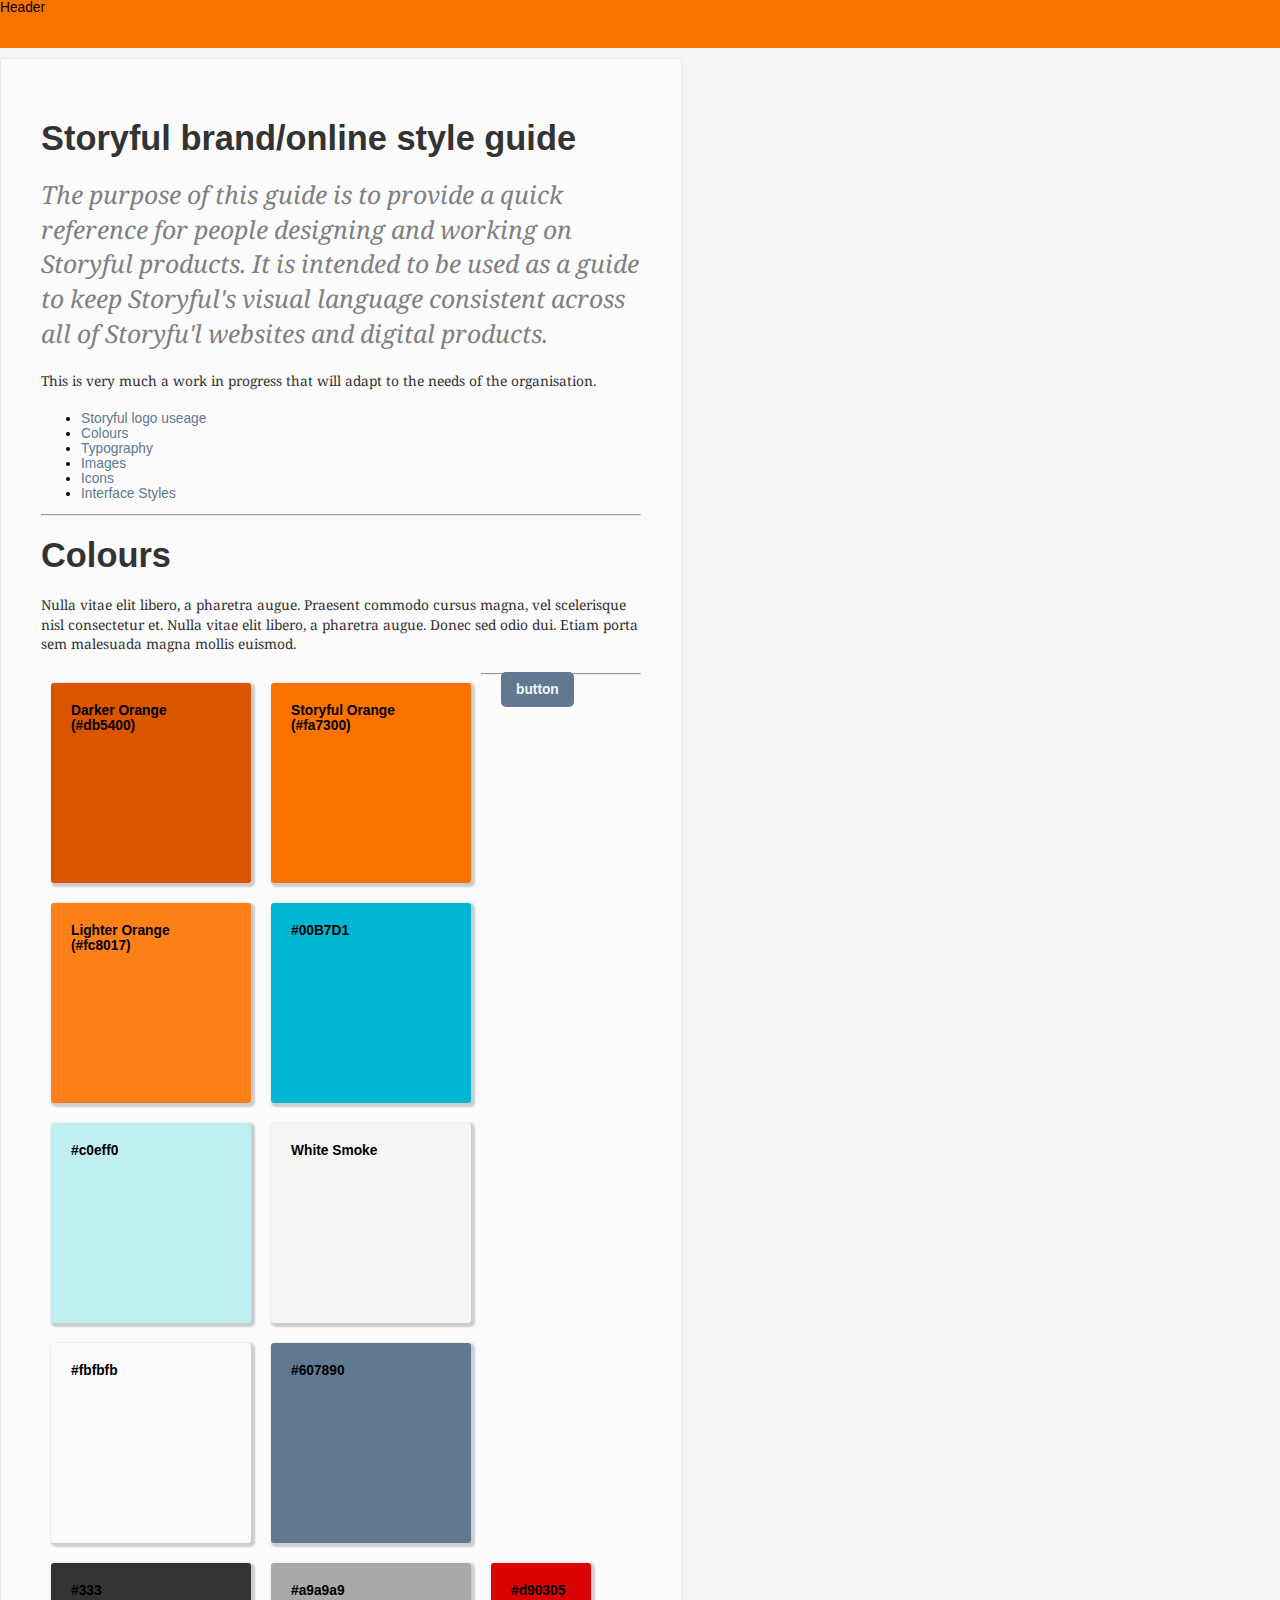
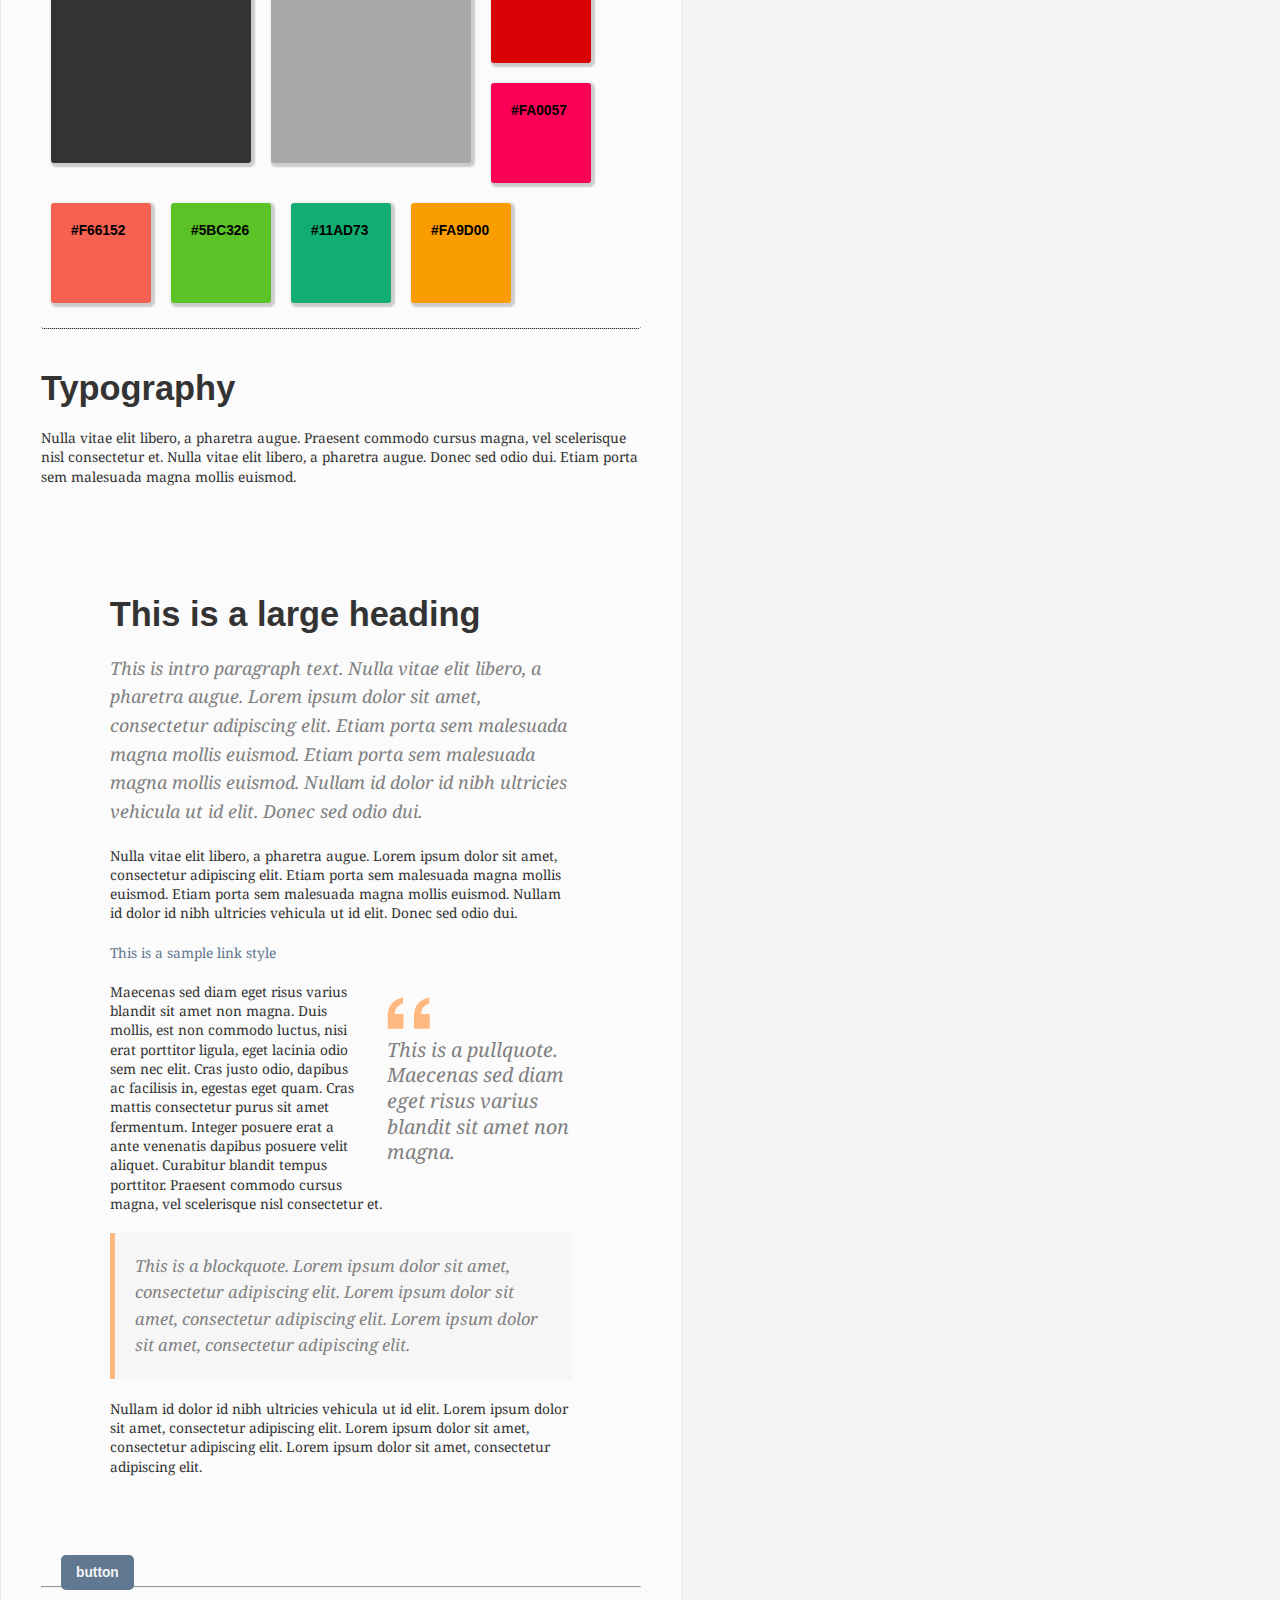
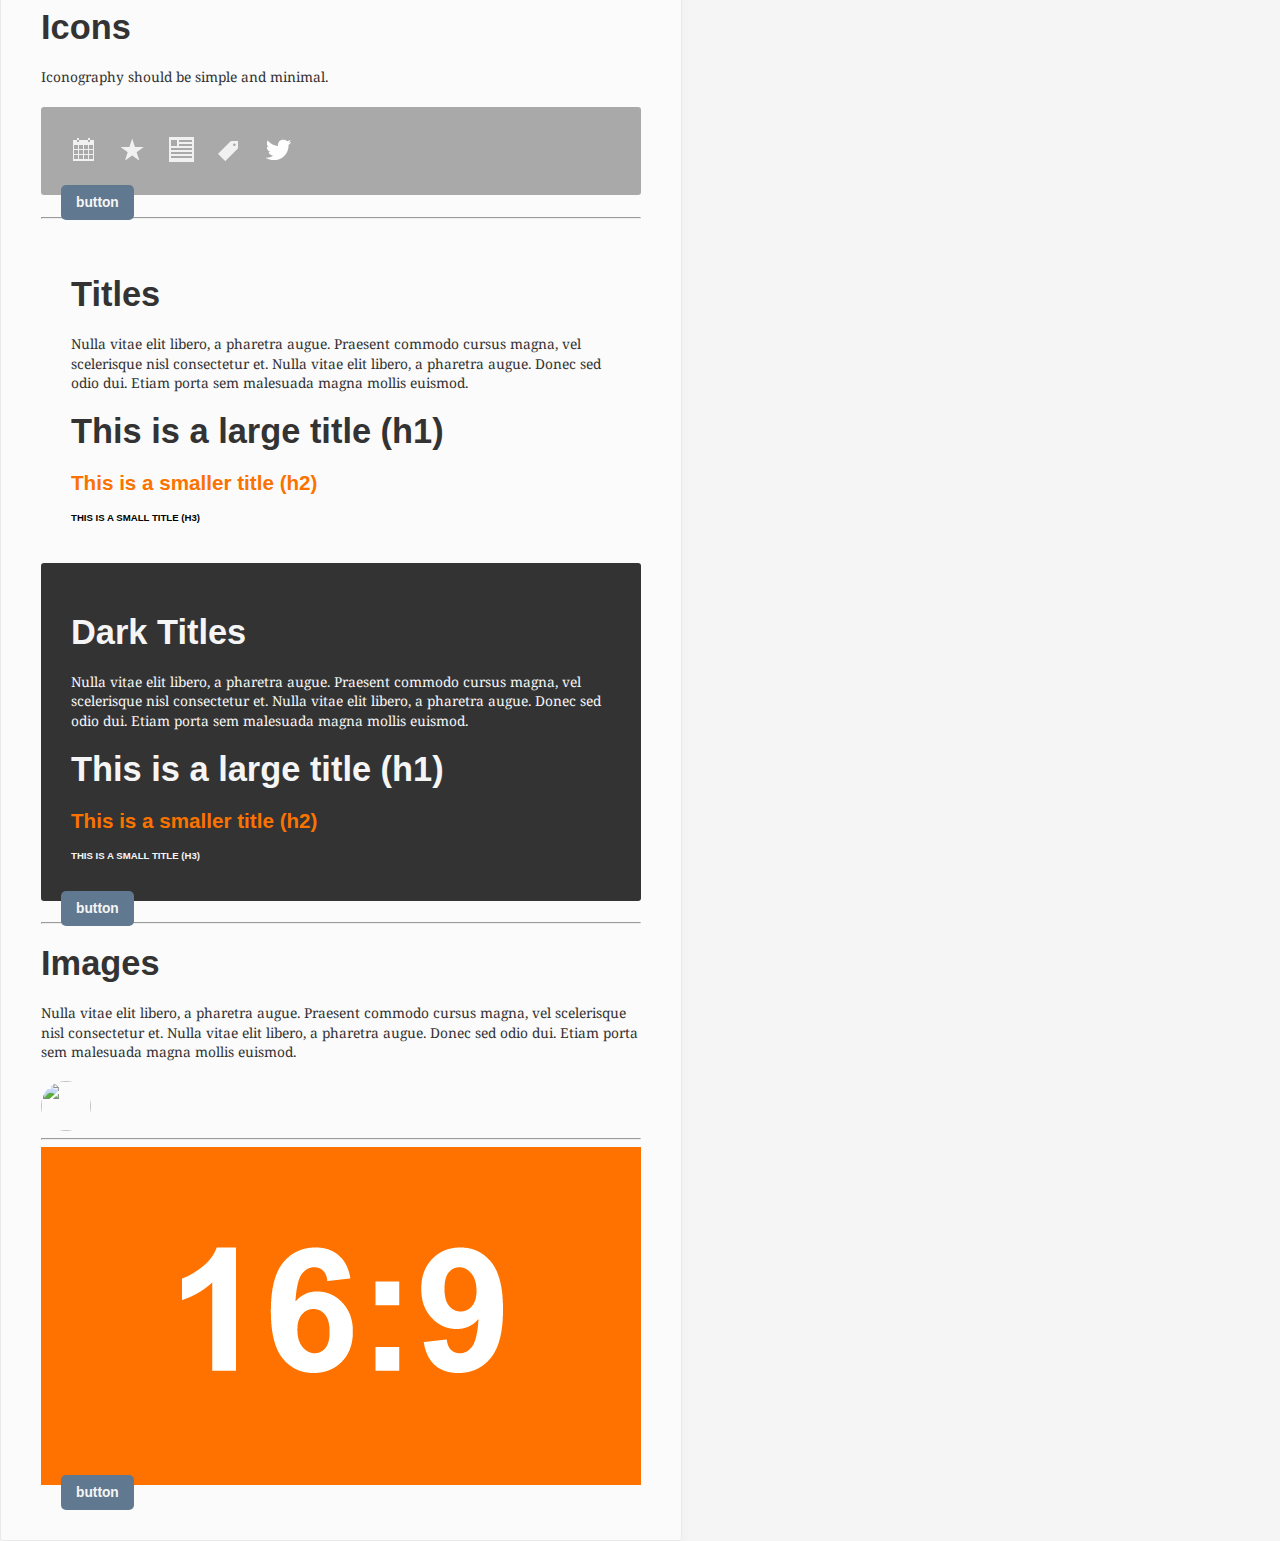
==== commit 11c16b85: "[^] Style tweaks" ====
--- a/colours.html
+++ b/colours.html
@@ -5,7 +5,7 @@
 	<link rel="stylesheet" href="style.css" type="text/css" media="screen">
 </head>
 
-<body>
+<body class="colours">
 
 <a name="button"></a>
 <div class="header">Header</div>
@@ -17,10 +17,8 @@
 
 <p>This is very much a work in progress that will adapt to the needs of the organisation.</p>
 
-
-
-
 <ul>
+	<li><a href="#logo">Storyful logo useage</a></li>
 	<li><a href="#colours">Colours</a></li>
 	<li><a href="#typography">Typography</a></li>
 	<li><a href="#images">Images</a></li>
@@ -29,7 +27,6 @@
 </ul>
 
 <hr>
-
 
 <a name="colours"></a><h1>Colours</h1>
 
@@ -46,8 +43,6 @@
 <div class="colour" style="background-color:#607890;">#607890</div>
 <div class="colour" style="background-color:#333;">#333</div>
 <div class="colour" style="background-color:#a9a9a9;">#a9a9a9</div>
-
-
 
 <hr>
 
@@ -87,8 +82,8 @@
 </div>
 
 <a href="#button" class="button">button</a>
+
 <hr>
-
 
 <a name="icons"></a><h1>Icons</h1>
 
--- a/style.css
+++ b/style.css
@@ -9,7 +9,7 @@
 body {
   font-family: "HelveticaNeue-Light", "Helvetica Neue Light", "Helvetica Neue", Helvetica, Arial, "Lucida Grande", sans-serif;
   font-size: 0.86em;
-  background-color: whiteSmoke;
+  background-color: whitesmoke;
   margin: 0px;
   padding: 0px; }
 
@@ -35,6 +35,11 @@
   max-width: 70%;
   float: left; }
 
+.colours .content-wrapper {
+  padding: 40px;
+  margin: auto;
+  max-width: 600px; }
+
 a {
   color: #607890;
   text-decoration: none; }
@@ -91,7 +96,7 @@
 .dark h1 {
   font-weight: bold;
   font-size: 2.5em;
-  color: whiteSmoke;
+  color: whitesmoke;
   margin: 20px 0 20px 0; }
 
 .dark h2 {
@@ -100,10 +105,10 @@
 .dark h3 {
   font-size: 0.7em;
   text-transform: uppercase;
-  color: whiteSmoke; }
+  color: whitesmoke; }
 
 .dark p {
-  color: whiteSmoke; }
+  color: whitesmoke; }
 
 p {
   font-family: "Droid Serif", serif;
@@ -135,7 +140,7 @@
   clear: both; }
 
 .blockquote {
-  background-color: whiteSmoke;
+  background-color: whitesmoke;
   font-style: italic;
   padding: 20px;
   border-left: 5px #ffb87f solid;
@@ -184,12 +189,12 @@
   background-color: #607890;
   font-weight: bold;
   text-decoration: none;
-  color: whiteSmoke;
+  color: whitesmoke;
   border-radius: 5px;
   font-family: "HelveticaNeue-Light", "Helvetica Neue Light", "Helvetica Neue", Helvetica, Arial, "Lucida Grande", sans-serif; }
 
 .button:hover {
-  background-color: #a9a9a9;
+  background-color: darkgrey;
   text-decoration: none;
   color: #fbfbfb; }
 
@@ -223,7 +228,11 @@
   margin: auto;
   text-align: center;
   clear: both;
-  padding: 20px; }
+  padding: 20px;
+  font-family: "HelveticaNeue-Light", "Helvetica Neue Light", "Helvetica Neue", Helvetica, Arial, "Lucida Grande", sans-serif; }
+
+.avatar a {
+  font-family: "HelveticaNeue-Light", "Helvetica Neue Light", "Helvetica Neue", Helvetica, Arial, "Lucida Grande", sans-serif; }
 
 .avatar-img {
   width: 50px;
@@ -315,9 +324,9 @@
   background-repeat: no-repeat; }
 
 .side-element h3 {
-  font-size: 1.3em;
+  font-size: 0.7em;
   margin-bottom: 0px;
-  padding-top: 30px; }
+  padding-top: 25px; }
 
 .side-element a {
   font-size: 0.9em;
@@ -335,9 +344,11 @@
 .side-element li {
   list-style-type: none;
   border-bottom: 1px dotted #fff;
-  padding-bottom: 20px;
-  padding-top: 20px;
-  overflow: hidden; }
+  padding-bottom: 10px;
+  padding-top: 10px;
+  overflow: hidden;
+  font-family: "HelveticaNeue-Light", "Helvetica Neue Light", "Helvetica Neue", Helvetica, Arial, "Lucida Grande", sans-serif;
+  font-weight: bold; }
 
 .side-element img {
   width: 50px;
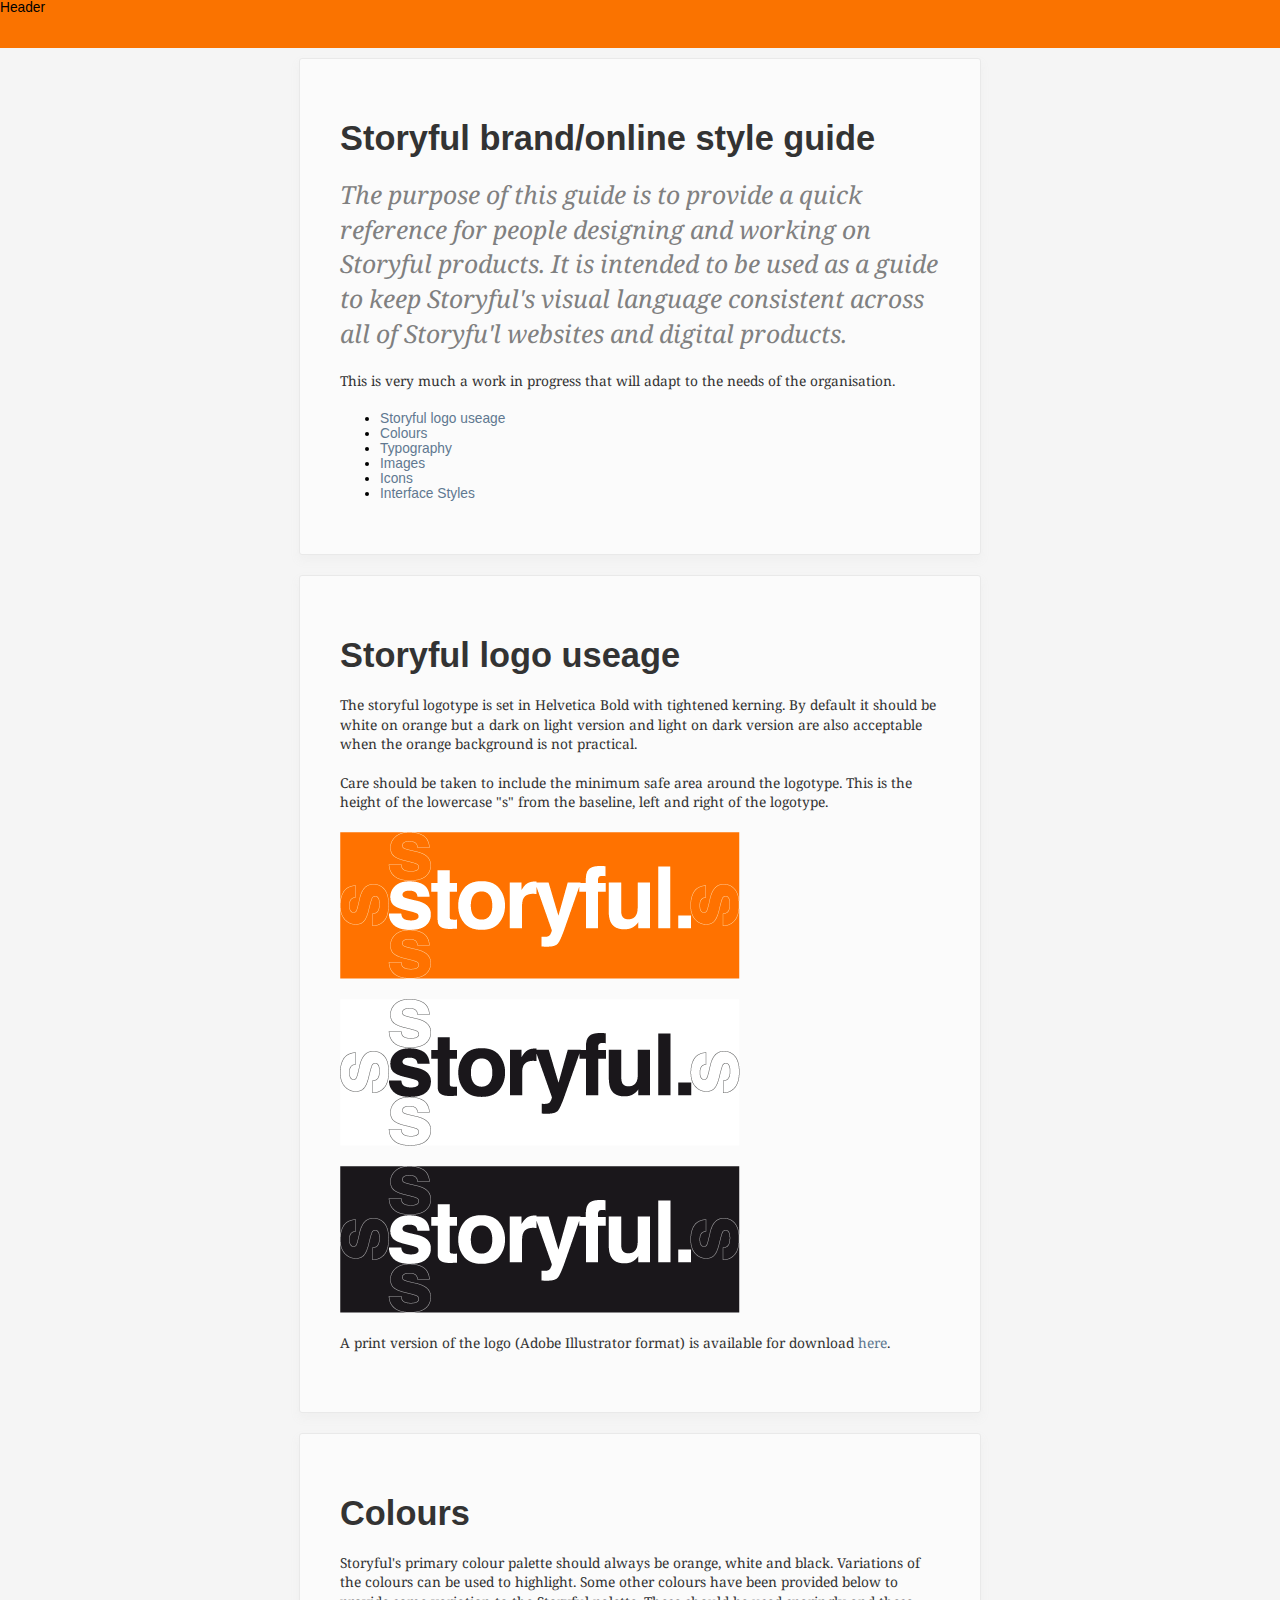
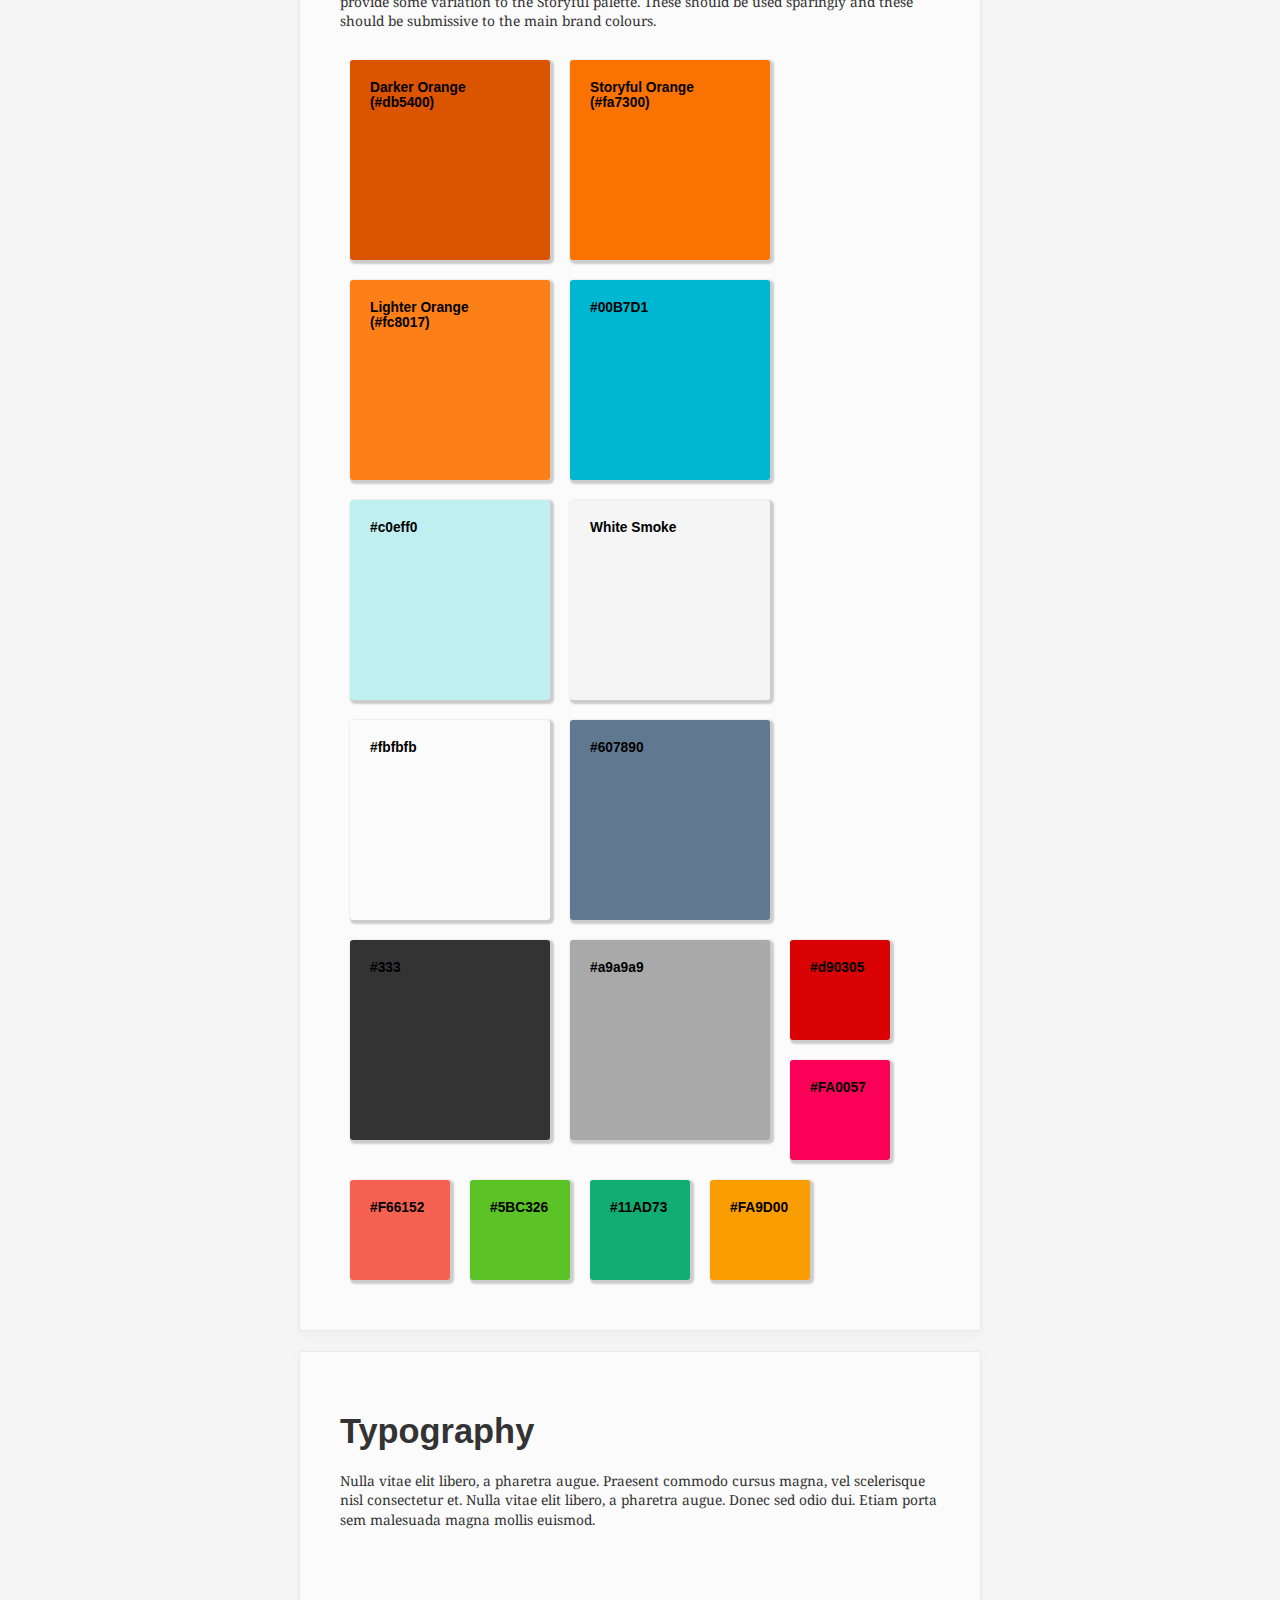
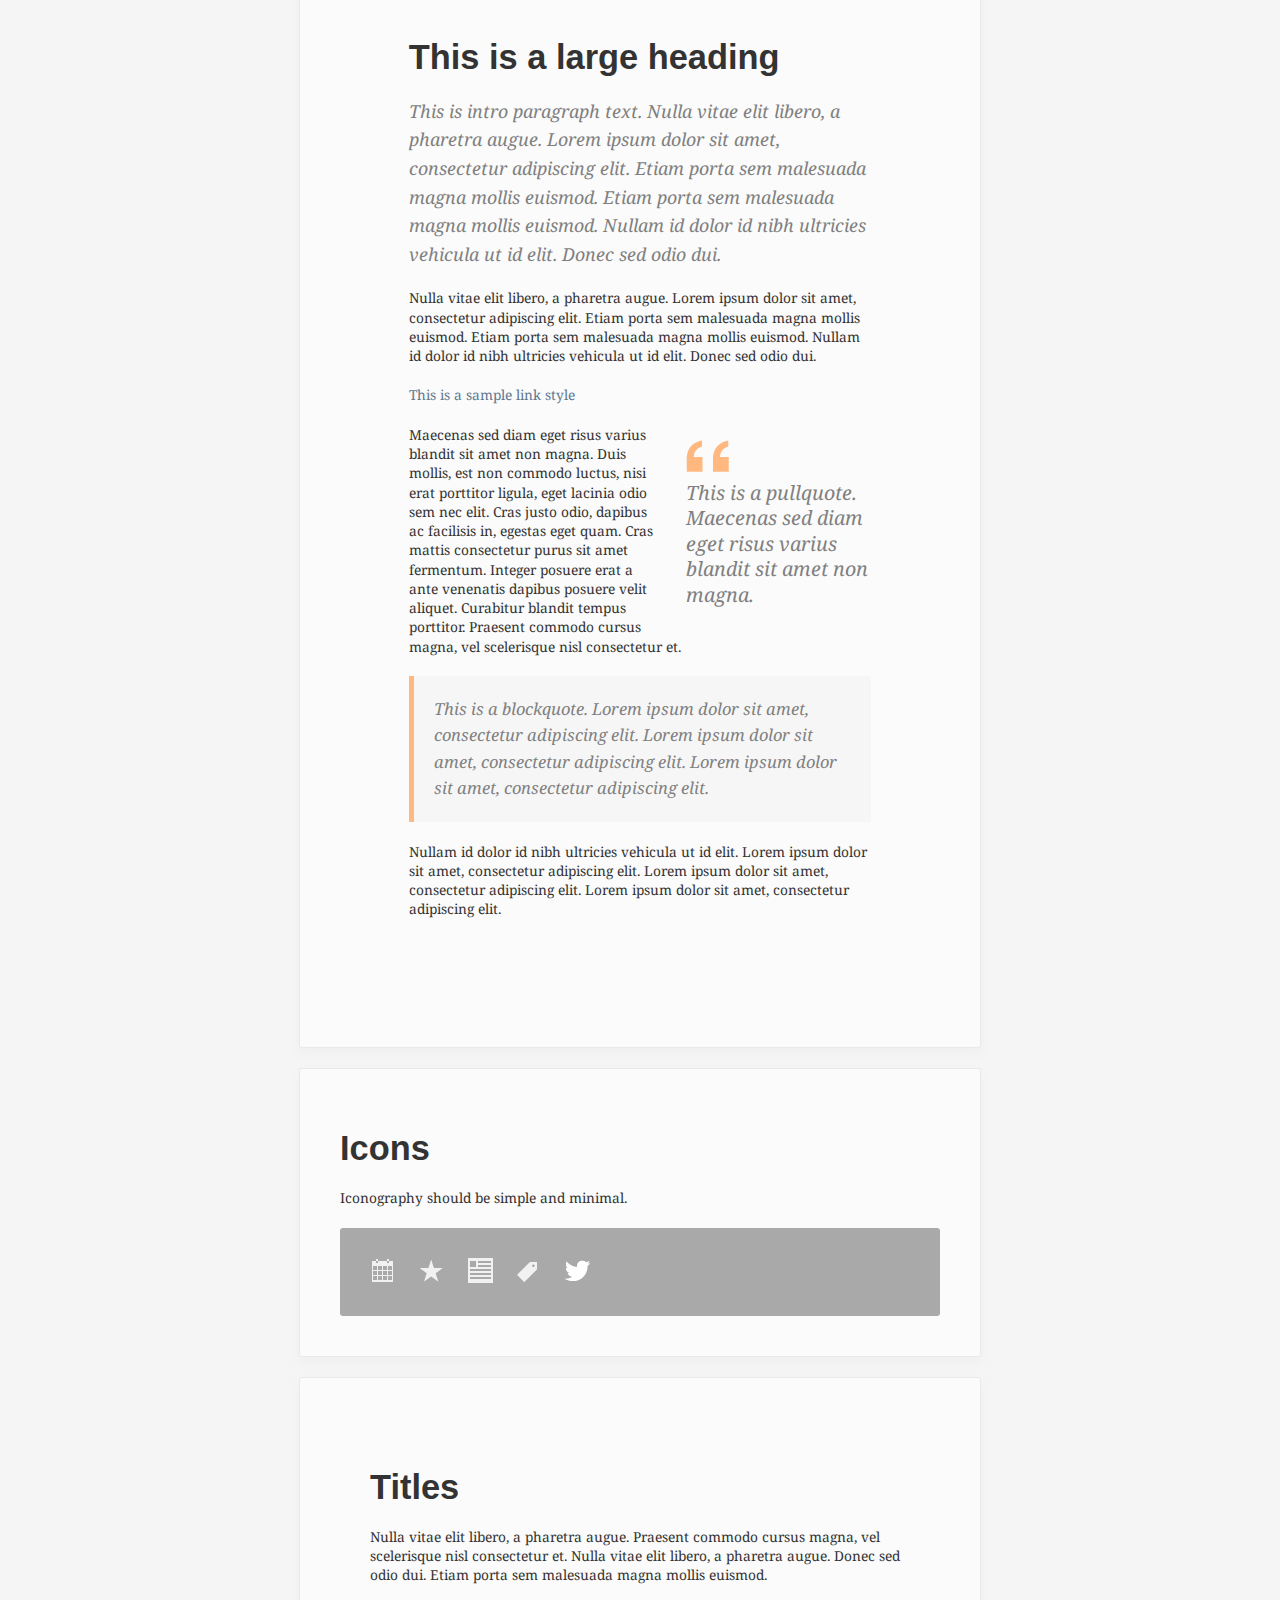
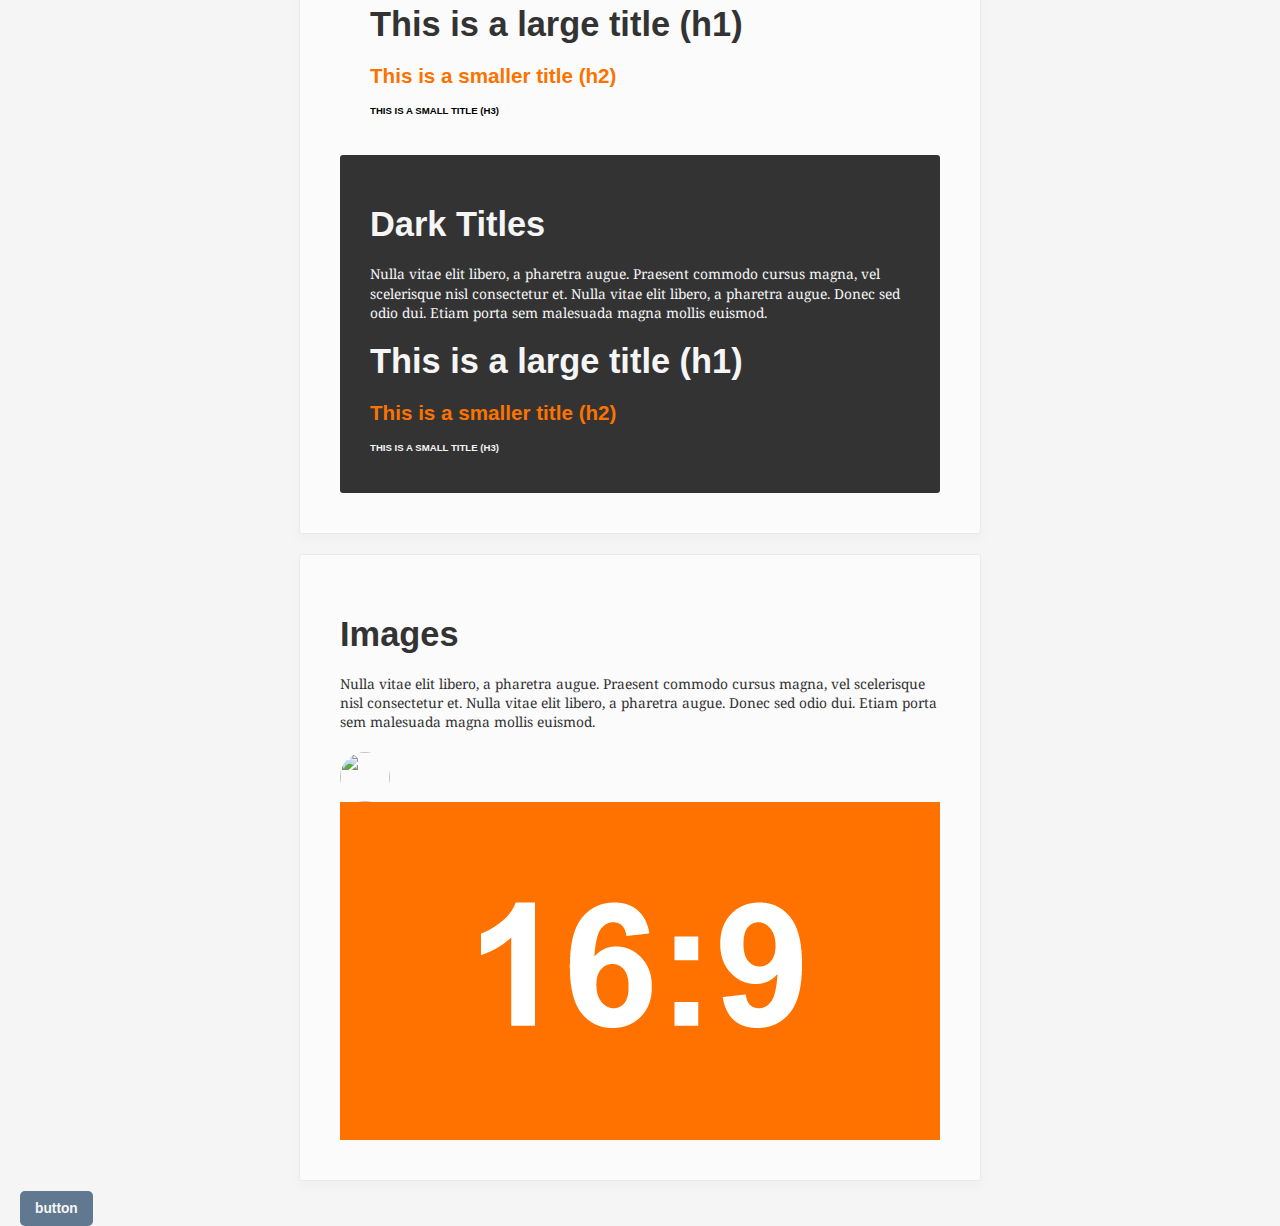
==== commit fe5d35fe: "[^] Updated style - everything in it's own box + added logo.ai file." ====
--- a/colours.html
+++ b/colours.html
@@ -26,11 +26,26 @@
 	<li><a href="light-interface.html">Interface Styles</a></li>
 </ul>
 
-<hr>
+</div>
 
+<div class="content-wrapper">
+<a name="logo"></a><h1>Storyful logo useage</h1>
+
+<p>The storyful logotype is set in Helvetica Bold with tightened kerning. By default it should be white on orange but a dark on light version and light on dark version are also acceptable when the orange background is not practical.</p>
+<p>Care should be taken to include the minimum safe area around the logotype. This is the height of the lowercase "s" from the baseline, left and right of the logotype.</p>
+
+<p><img src="logo_orange_bg.png"/></p>
+<p><img src="logo_light_bg.png"/></p>
+<p><img src="logo_dark_bg.png"/></p>
+
+<p>A print version of the logo (Adobe Illustrator format) is available for download <a href="StoryfulLogo.ai">here</a>.</p>
+
+</div>
+
+<div class="content-wrapper">
 <a name="colours"></a><h1>Colours</h1>
 
-<p>Nulla vitae elit libero, a pharetra augue. Praesent commodo cursus magna, vel scelerisque nisl consectetur et. Nulla vitae elit libero, a pharetra augue. Donec sed odio dui. Etiam porta sem malesuada magna mollis euismod.</p>
+<p>Storyful's primary colour palette should always be orange, white and black. Variations of the colours can be used to highlight. Some other colours have been provided below to provide some variation to the Storyful palette. These should be used sparingly and these should be submissive to the main brand colours.</p>
 
 <div class="colour" style="background-color:#db5400;">Darker Orange (#db5400)</div>
 <div class="colour" style="background-color:#fa7300;">Storyful Orange (#fa7300)</div>
@@ -44,7 +59,6 @@
 <div class="colour" style="background-color:#333;">#333</div>
 <div class="colour" style="background-color:#a9a9a9;">#a9a9a9</div>
 
-<hr>
 
 <div class="colour-small" style="background-color:#d90305;">#d90305</div>
 <div class="colour-small" style="background-color:#FA0057;">#FA0057</div>
@@ -53,10 +67,9 @@
 <div class="colour-small" style="background-color:#11AD73;">#11AD73</div>
 <div class="colour-small" style="background-color:#FA9D00;">#FA9D00</div>
 
+</div>
 
-<a href="#button" class="button">button</a>
-<div class="horiz">&nbsp;</div>
-
+<div class="content-wrapper">
 <a name="typography"></a><h1>Typography</h1>
 
 <p>Nulla vitae elit libero, a pharetra augue. Praesent commodo cursus magna, vel scelerisque nisl consectetur et. Nulla vitae elit libero, a pharetra augue. Donec sed odio dui. Etiam porta sem malesuada magna mollis euismod.</p>
@@ -80,11 +93,9 @@
 <p>Nullam id dolor id nibh ultricies vehicula ut id elit. Lorem ipsum dolor sit amet, consectetur adipiscing elit. Lorem ipsum dolor sit amet, consectetur adipiscing elit. Lorem ipsum dolor sit amet, consectetur adipiscing elit.</p>
 
 </div>
+</div>
 
-<a href="#button" class="button">button</a>
-
-<hr>
-
+<div class="content-wrapper">
 <a name="icons"></a><h1>Icons</h1>
 
 <p>Iconography should be simple and minimal.</p>
@@ -98,8 +109,10 @@
 	<img src="icon_twitter.png" style="margin:10px;"/>
 	
 </div>
-<a href="#button" class="button">button</a>
-<hr>
+
+</div>
+
+<div class="content-wrapper">
 
 <div class="light">
 <h1>Titles</h1>
@@ -121,19 +134,22 @@
 	<h2>This is a smaller title (h2)</h2>
 	<h3>This is a small title (h3)</h3>
 </div>
-<a href="#button" class="button">button</a>
-<hr>
+</div>
 
+<div class="content-wrapper">
 <a name="images"></a><h1>Images</h1>
 <p>Nulla vitae elit libero, a pharetra augue. Praesent commodo cursus magna, vel scelerisque nisl consectetur et. Nulla vitae elit libero, a pharetra augue. Donec sed odio dui. Etiam porta sem malesuada magna mollis euismod.</p>
 
 <img src="https://twimg0-a.akamaihd.net/profile_images/853887901/ANGRYMEBW.jpg" class="avatar-img"/>
-<hr>
+
+
+
 <img src="169.png"/>
+</div>
 <a href="#button" class="button">button</a>
 
 
-</div>
+
 
 </body>
 
--- a/style.css
+++ b/style.css
@@ -33,11 +33,12 @@
   -webkit-box-shadow: 0px 5px 10px 1px #f0f0f0;
   box-shadow: 0px 5px 10px 1px #f0f0f0;
   max-width: 70%;
-  float: left; }
+  clear: both; }
 
 .colours .content-wrapper {
   padding: 40px;
   margin: auto;
+  margin-bottom: 20px;
   max-width: 600px; }
 
 a {
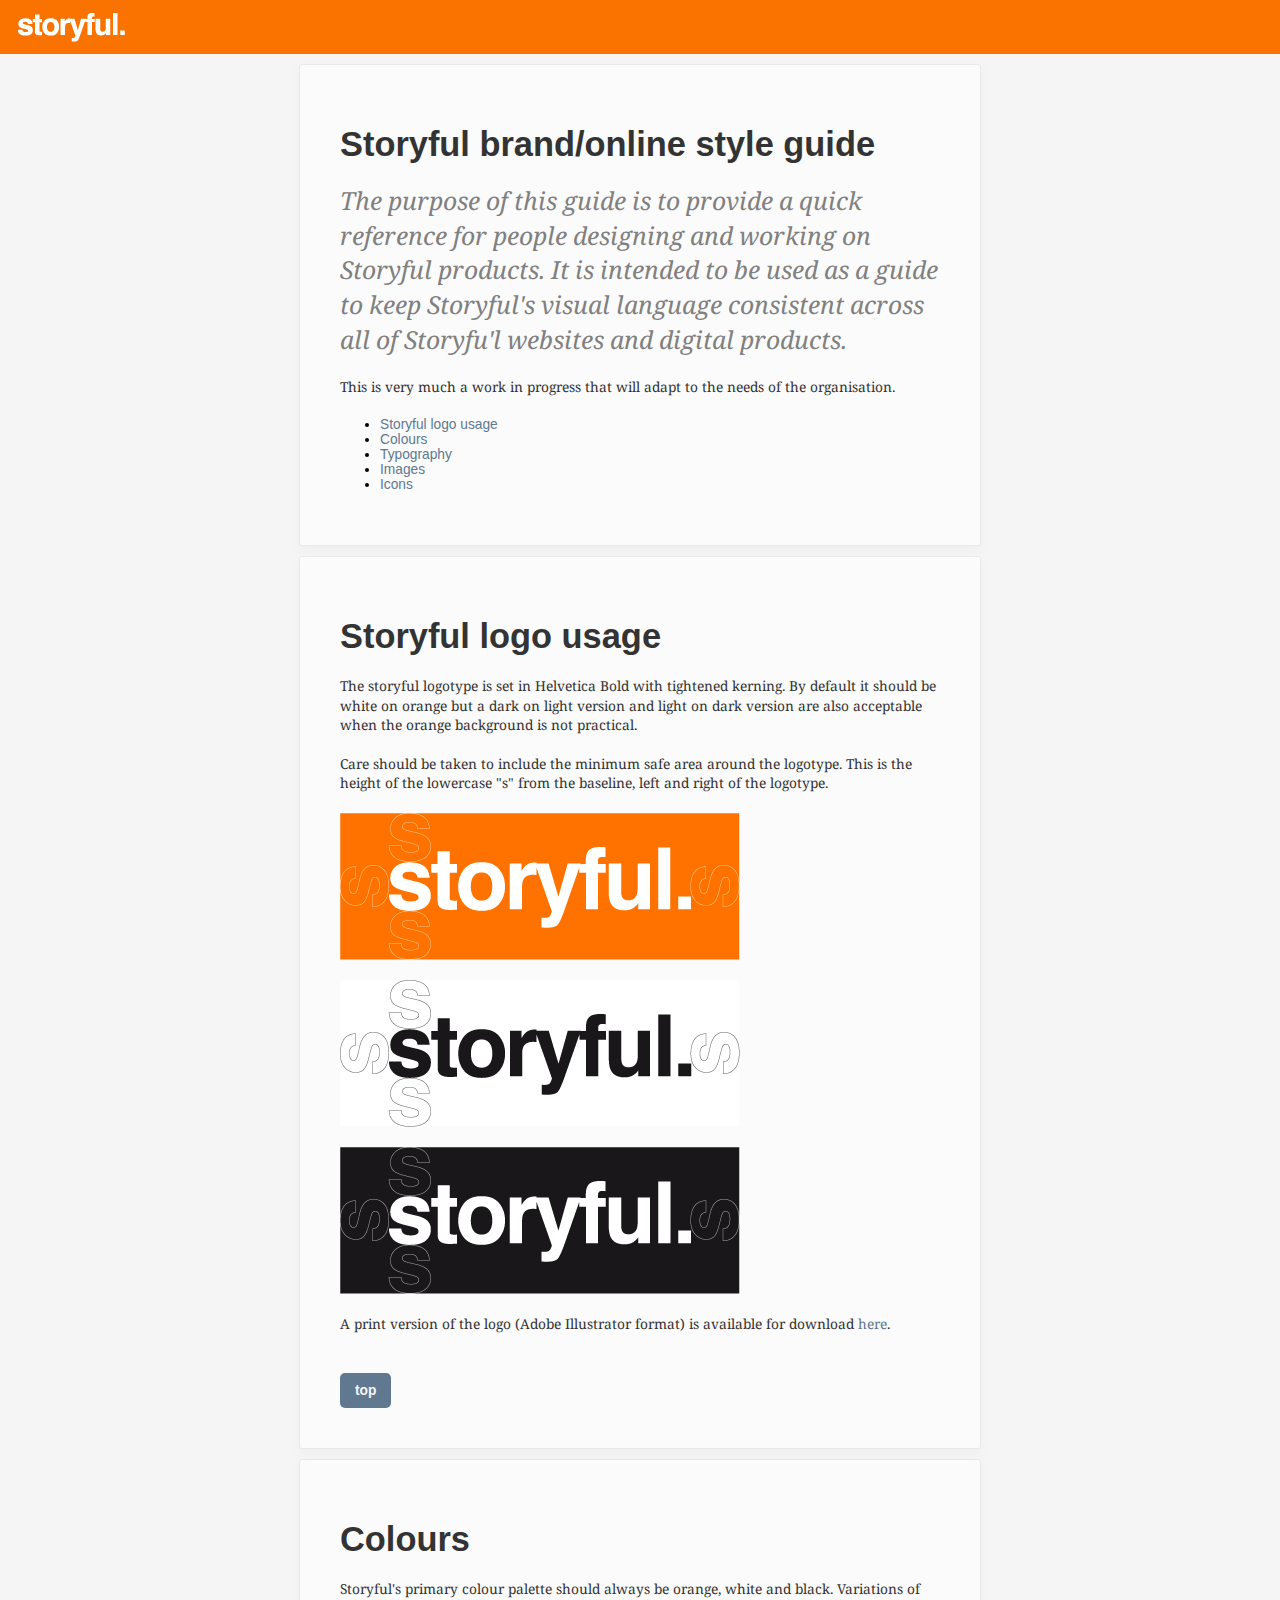
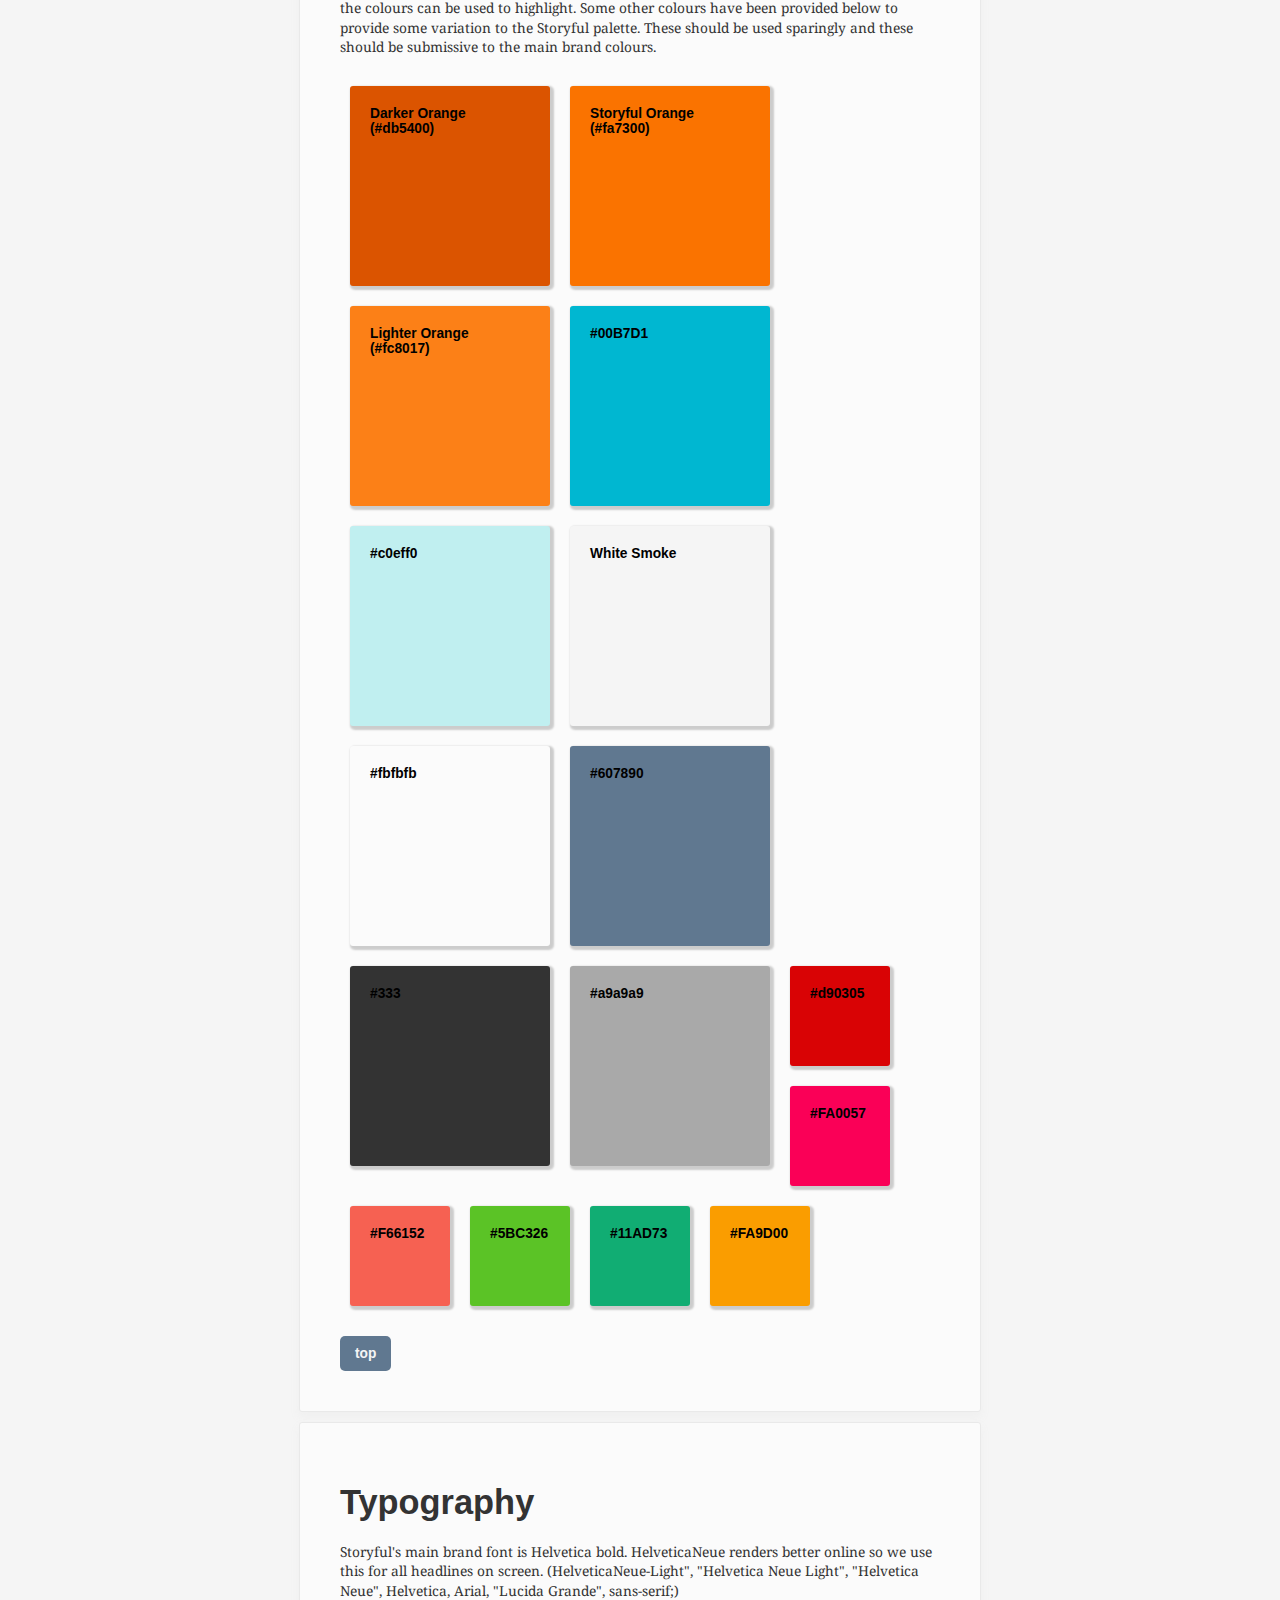
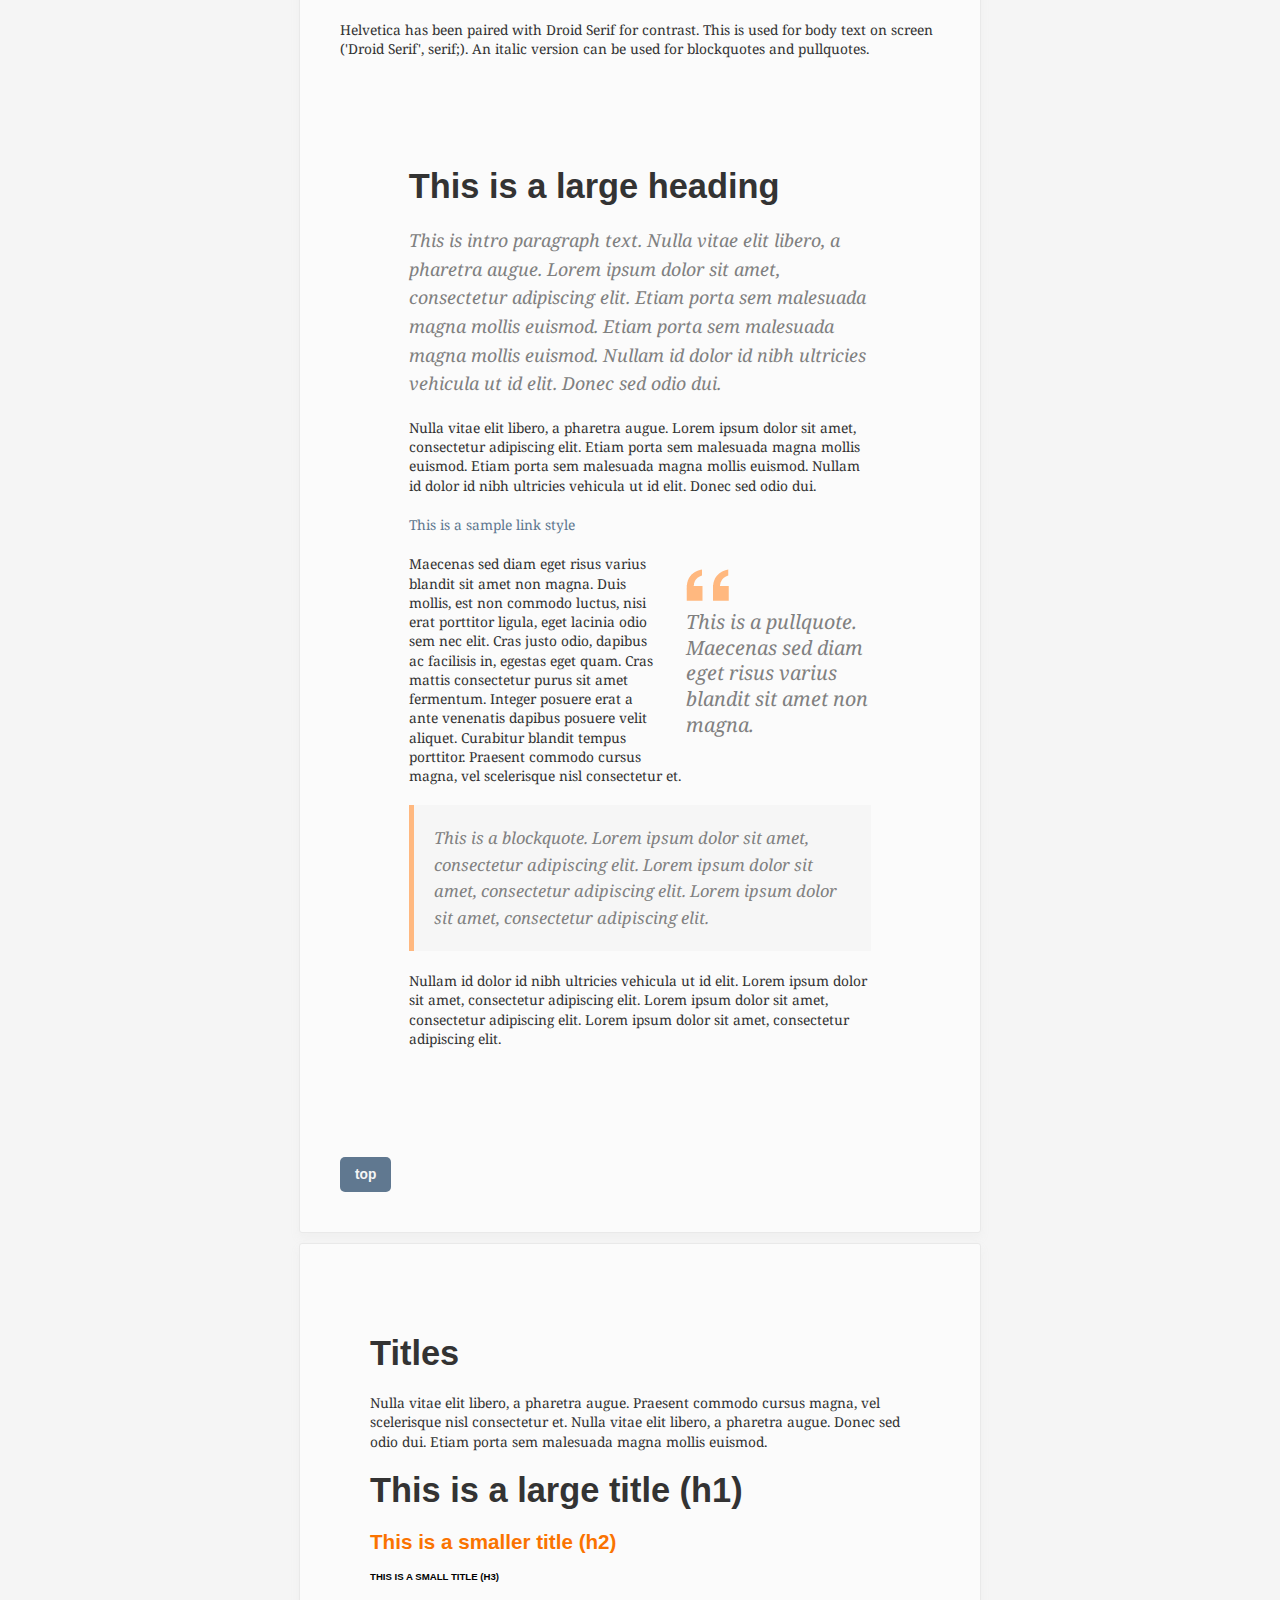
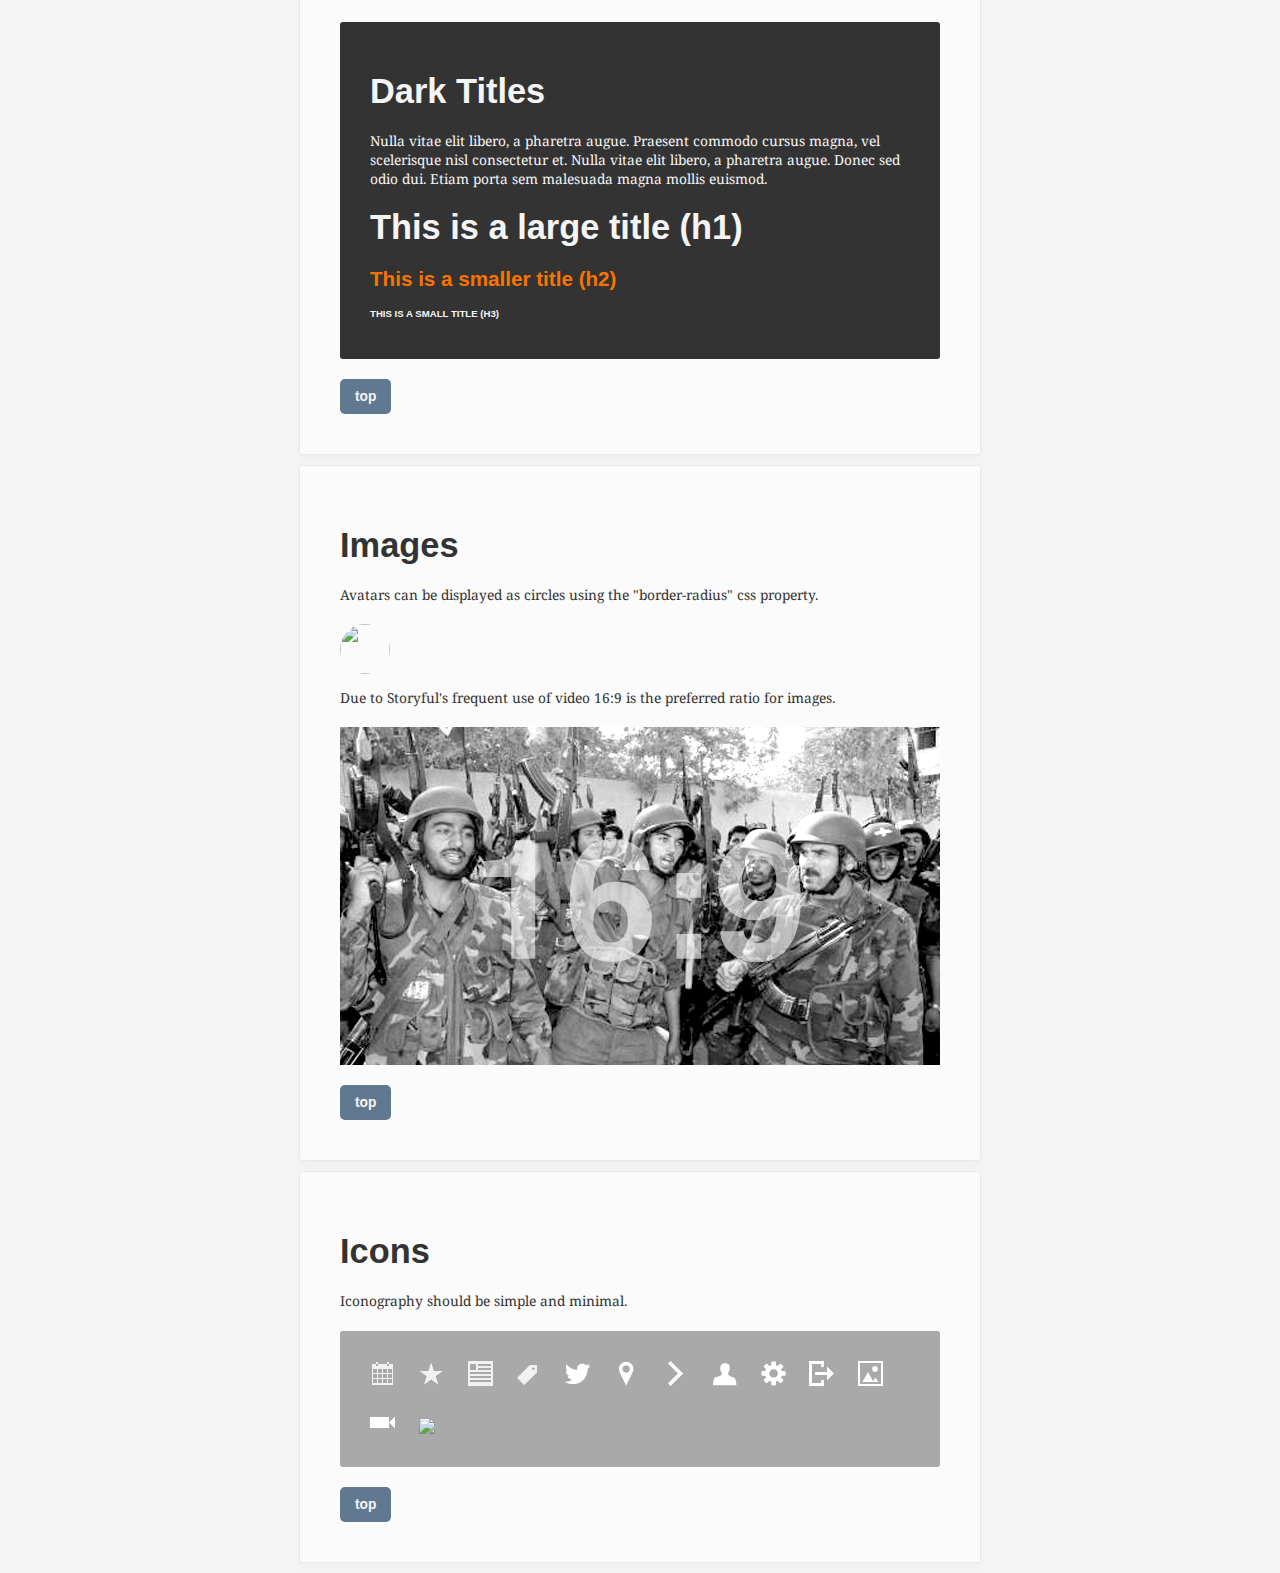
==== commit 344b4c8b: "[^] Icons" ====
--- a/colours.html
+++ b/colours.html
@@ -7,8 +7,8 @@
 
 <body class="colours">
 
-<a name="button"></a>
-<div class="header">Header</div>
+<a name="top"></a>
+<div class="header"><img src="storyful_logo.png"></div>
 <div class="content-wrapper">
 
 <h1>Storyful brand/online style guide</h1>
@@ -18,18 +18,17 @@
 <p>This is very much a work in progress that will adapt to the needs of the organisation.</p>
 
 <ul>
-	<li><a href="#logo">Storyful logo useage</a></li>
+	<li><a href="#logo">Storyful logo usage</a></li>
 	<li><a href="#colours">Colours</a></li>
 	<li><a href="#typography">Typography</a></li>
 	<li><a href="#images">Images</a></li>
 	<li><a href="#icons">Icons</a></li>
-	<li><a href="light-interface.html">Interface Styles</a></li>
 </ul>
 
 </div>
 
 <div class="content-wrapper">
-<a name="logo"></a><h1>Storyful logo useage</h1>
+<a name="logo"></a><h1>Storyful logo usage</h1>
 
 <p>The storyful logotype is set in Helvetica Bold with tightened kerning. By default it should be white on orange but a dark on light version and light on dark version are also acceptable when the orange background is not practical.</p>
 <p>Care should be taken to include the minimum safe area around the logotype. This is the height of the lowercase "s" from the baseline, left and right of the logotype.</p>
@@ -39,7 +38,7 @@
 <p><img src="logo_dark_bg.png"/></p>
 
 <p>A print version of the logo (Adobe Illustrator format) is available for download <a href="StoryfulLogo.ai">here</a>.</p>
-
+<a href="#top" class="button">top</a>
 </div>
 
 <div class="content-wrapper">
@@ -67,12 +66,24 @@
 <div class="colour-small" style="background-color:#11AD73;">#11AD73</div>
 <div class="colour-small" style="background-color:#FA9D00;">#FA9D00</div>
 
+<a href="#top" class="button">top</a>
+
 </div>
 
 <div class="content-wrapper">
 <a name="typography"></a><h1>Typography</h1>
 
-<p>Nulla vitae elit libero, a pharetra augue. Praesent commodo cursus magna, vel scelerisque nisl consectetur et. Nulla vitae elit libero, a pharetra augue. Donec sed odio dui. Etiam porta sem malesuada magna mollis euismod.</p>
+
+
+<p>
+Storyful's main brand font is Helvetica bold. HelveticaNeue renders better online so we use this for all headlines on screen. (HelveticaNeue-Light", "Helvetica Neue Light", "Helvetica Neue", Helvetica, Arial, "Lucida Grande", sans-serif;)</p>
+
+<p>
+Helvetica has been paired with Droid Serif for contrast. This is used for body text on screen ('Droid Serif', serif;). An italic version can be used for blockquotes and pullquotes.
+</p>
+
+
+
 
 <div class="content">
 
@@ -92,25 +103,15 @@
 
 <p>Nullam id dolor id nibh ultricies vehicula ut id elit. Lorem ipsum dolor sit amet, consectetur adipiscing elit. Lorem ipsum dolor sit amet, consectetur adipiscing elit. Lorem ipsum dolor sit amet, consectetur adipiscing elit.</p>
 
-</div>
+
+
 </div>
 
-<div class="content-wrapper">
-<a name="icons"></a><h1>Icons</h1>
+<a href="#top" class="button">top</a>
 
-<p>Iconography should be simple and minimal.</p>
-
-<div style="background-color:#a9a9a9; padding:20px;">
-
-	<img src="icon_cal.png" style="margin:10px;"/>
-	<img src="icon_popular.png" style="margin:10px;"/>
-	<img src="icon_reading.png" style="margin:10px;"/>
-	<img src="icon_tag.png" style="margin:10px;"/>
-	<img src="icon_twitter.png" style="margin:10px;"/>
-	
 </div>
 
-</div>
+
 
 <div class="content-wrapper">
 
@@ -134,20 +135,49 @@
 	<h2>This is a smaller title (h2)</h2>
 	<h3>This is a small title (h3)</h3>
 </div>
+
+<a href="#top" class="button">top</a>
+
+
 </div>
 
 <div class="content-wrapper">
 <a name="images"></a><h1>Images</h1>
-<p>Nulla vitae elit libero, a pharetra augue. Praesent commodo cursus magna, vel scelerisque nisl consectetur et. Nulla vitae elit libero, a pharetra augue. Donec sed odio dui. Etiam porta sem malesuada magna mollis euismod.</p>
+
+<p>Avatars can be displayed as circles using the "border-radius" css property.</p>
 
 <img src="https://twimg0-a.akamaihd.net/profile_images/853887901/ANGRYMEBW.jpg" class="avatar-img"/>
 
-
+<p>Due to Storyful's frequent use of video 16:9 is the preferred ratio for images.</p>
 
 <img src="169.png"/>
+<a href="#top" class="button">top</a>
 </div>
-<a href="#button" class="button">button</a>
 
+<div class="content-wrapper">
+<a name="icons"></a><h1>Icons</h1>
+
+<p>Iconography should be simple and minimal.</p>
+
+<div style="background-color:#a9a9a9; padding:20px;">
+
+	<img src="icon_cal.png" style="margin:10px;"/>
+	<img src="icon_popular.png" style="margin:10px;"/>
+	<img src="icon_reading.png" style="margin:10px;"/>
+	<img src="icon_tag.png" style="margin:10px;"/>
+	<img src="icon_twitter.png" style="margin:10px;"/>
+	<img src="icon_location.png" style="margin:10px;"/>
+	<img src="icon_arrow.png" style="margin:10px;"/>
+	<img src="icon_user.png" style="margin:10px;"/>
+	<img src="icon_settings.png" style="margin:10px;"/>
+	<img src="icon_exit.png" style="margin:10px;"/>
+	<img src="icon_image.png" style="margin:10px;"/>
+	<img src="icon_video.png" style="margin:10px;"/>
+	<img src="icon_fav.png" style="margin:10px;"/>
+	
+</div>
+<a href="#top" class="button">top</a>
+</div>
 
 
 
--- a/style.css
+++ b/style.css
@@ -15,8 +15,7 @@
 
 .header {
   background-color: #fa7300;
-  height: 48px;
-  width: 100%;
+  width: auto;
   margin-bottom: 10px;
   border-radius: 0px; }
 
@@ -33,13 +32,15 @@
   -webkit-box-shadow: 0px 5px 10px 1px #f0f0f0;
   box-shadow: 0px 5px 10px 1px #f0f0f0;
   max-width: 70%;
-  clear: both; }
+  clear: both;
+  float: left; }
 
 .colours .content-wrapper {
   padding: 40px;
   margin: auto;
-  margin-bottom: 20px;
-  max-width: 600px; }
+  margin-bottom: 10px;
+  max-width: 600px;
+  float: none; }
 
 a {
   color: #607890;
@@ -184,15 +185,17 @@
   float: none; }
 
 .button {
-  margin: 20px;
-  clear: both;
   padding: 10px 15px 10px 15px;
   background-color: #607890;
   font-weight: bold;
   text-decoration: none;
   color: whitesmoke;
   border-radius: 5px;
-  font-family: "HelveticaNeue-Light", "Helvetica Neue Light", "Helvetica Neue", Helvetica, Arial, "Lucida Grande", sans-serif; }
+  font-family: "HelveticaNeue-Light", "Helvetica Neue Light", "Helvetica Neue", Helvetica, Arial, "Lucida Grande", sans-serif;
+  overflow: hidden;
+  margin: 20px 0 0 0;
+  float: left;
+  clear: both; }
 
 .button:hover {
   background-color: darkgrey;
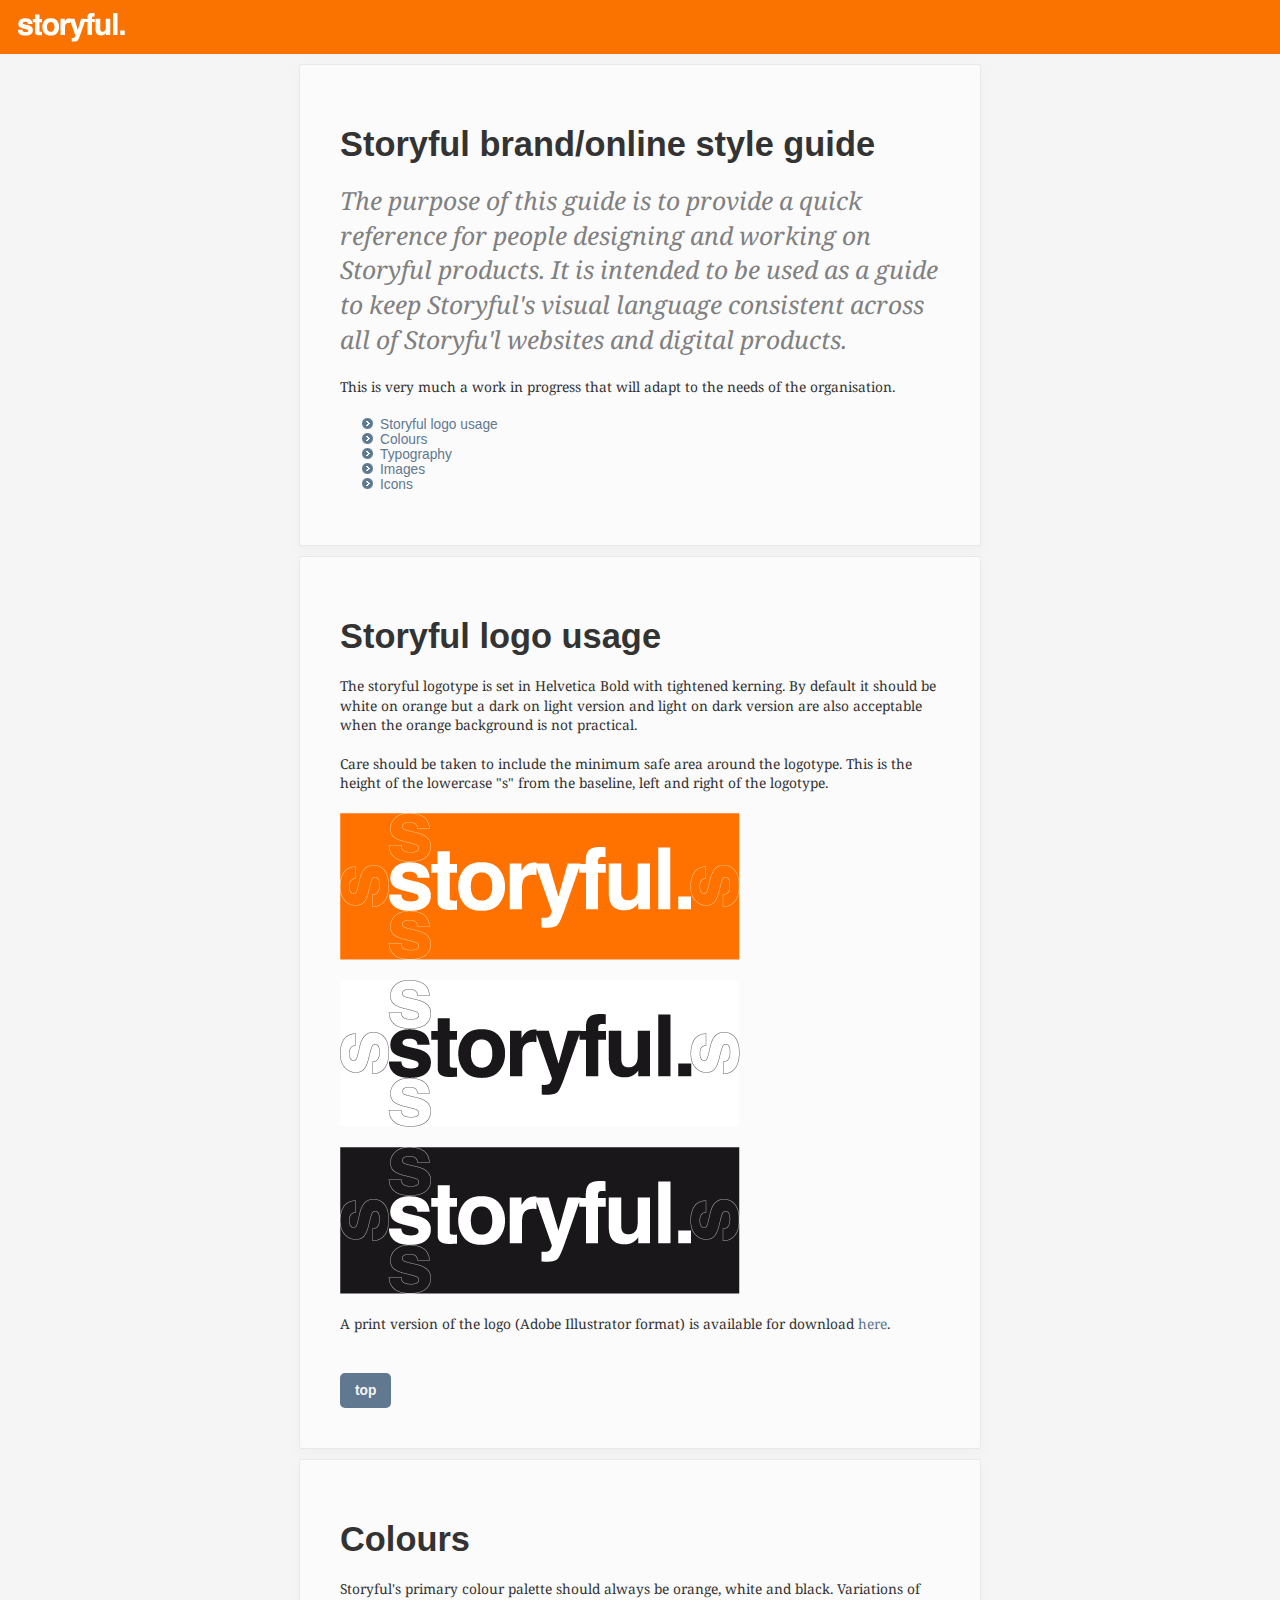
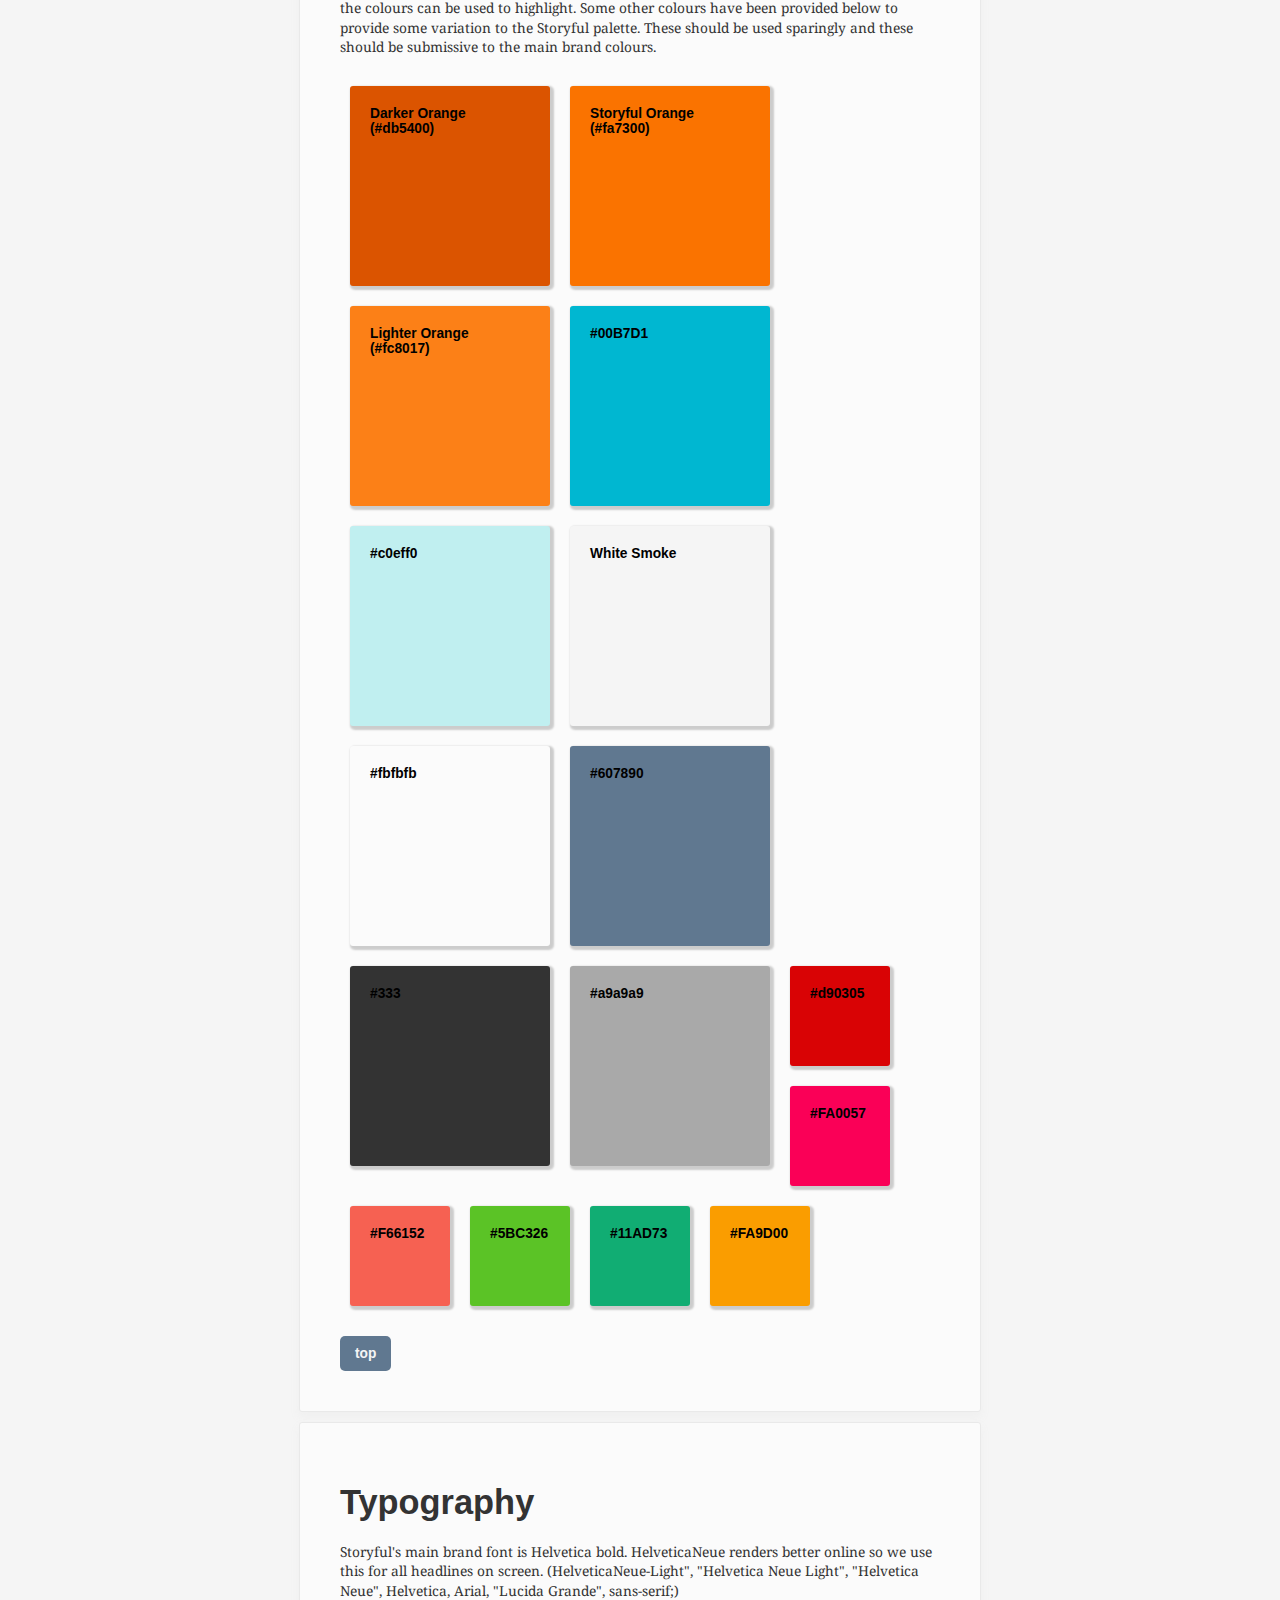
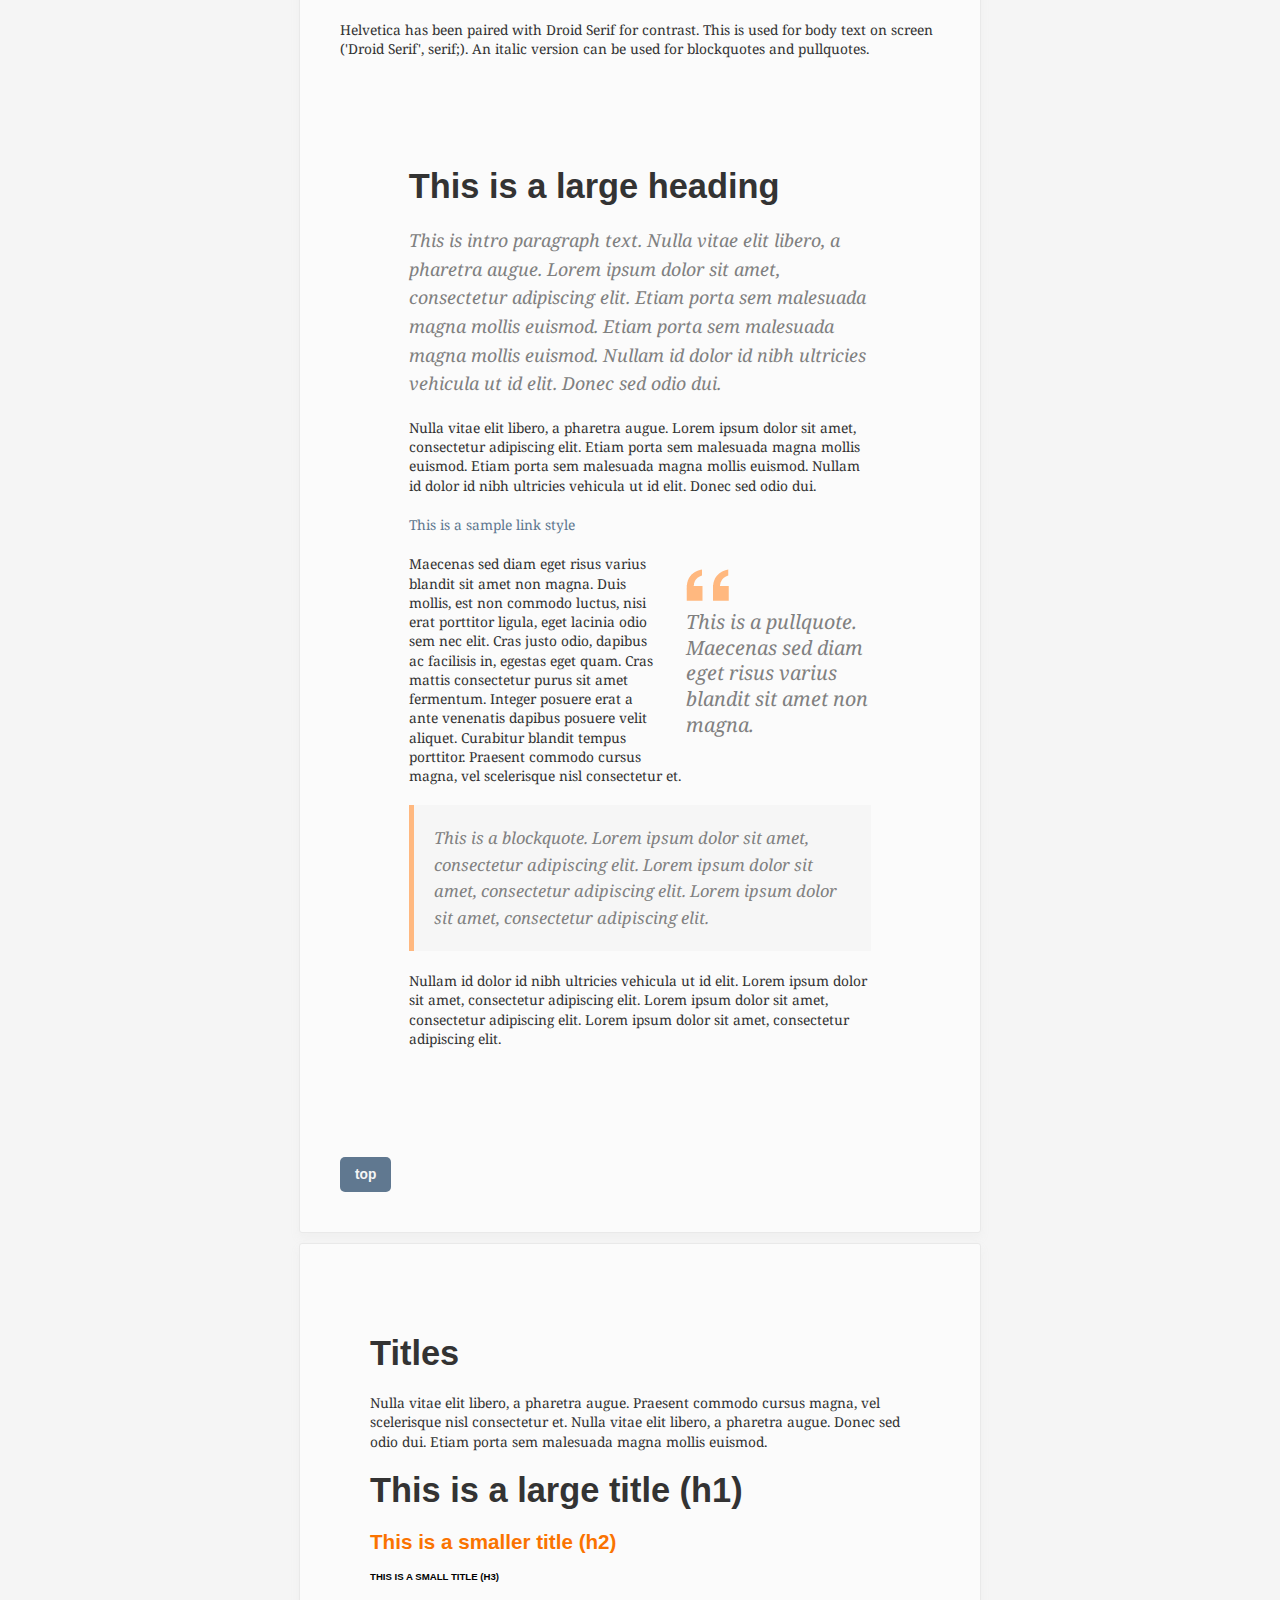
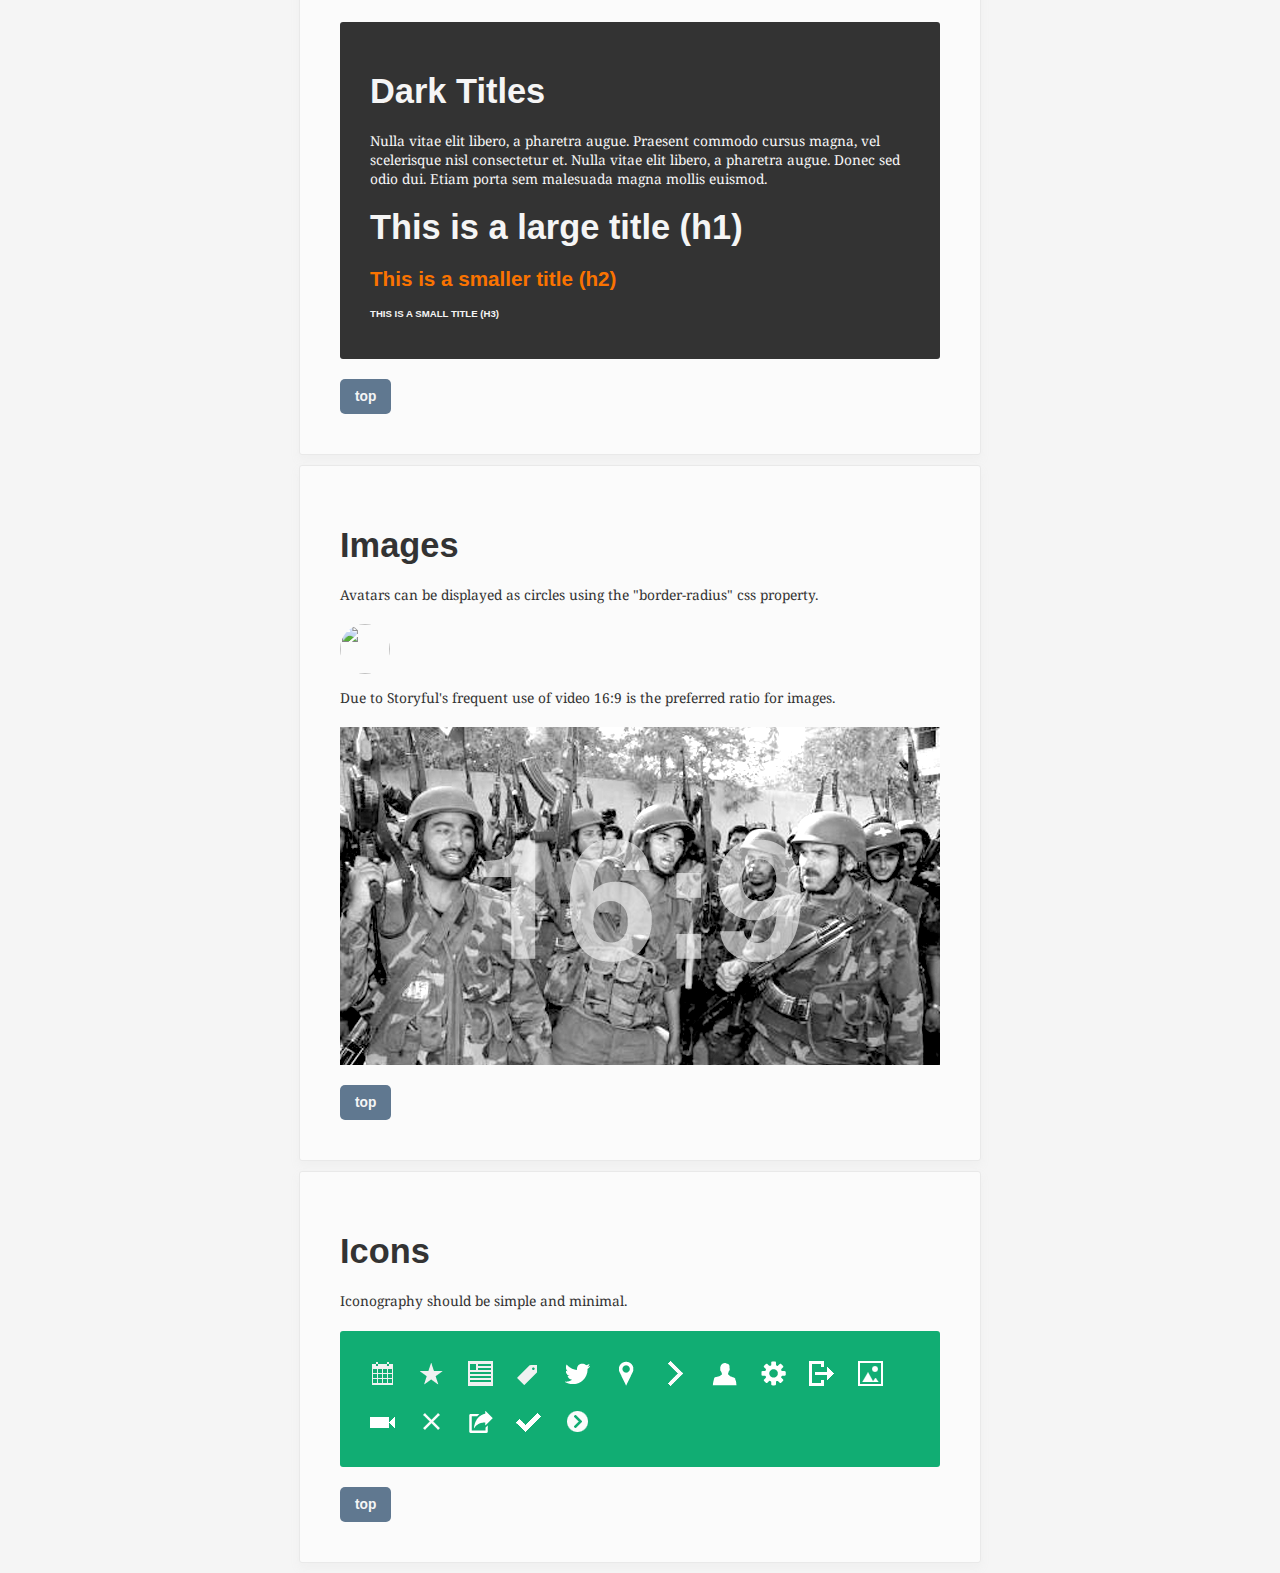
==== commit eb1da9c3: "[^] New icons" ====
--- a/colours.html
+++ b/colours.html
@@ -8,129 +8,109 @@
 <body class="colours">
 
 <a name="top"></a>
-<div class="header"><img src="storyful_logo.png"></div>
+
+<div class="header">
+	<img src="storyful_logo.png">
+</div>
+
 <div class="content-wrapper">
 
-<h1>Storyful brand/online style guide</h1>
+	<h1>Storyful brand/online style guide</h1>
 
-<p class="largeintro">The purpose of this guide is to provide a quick reference for people designing and working on Storyful products. It is intended to be used as a guide to keep Storyful's visual language consistent across all of Storyfu'l websites and digital products.</p>
+	<p class="largeintro">The purpose of this guide is to provide a quick reference for people designing and working on Storyful products. It is intended to be used as a guide to keep Storyful's visual language consistent across all of Storyfu'l websites and digital products.</p>
 
-<p>This is very much a work in progress that will adapt to the needs of the organisation.</p>
+	<p>This is very much a work in progress that will adapt to the needs of the organisation.</p>
 
-<ul>
-	<li><a href="#logo">Storyful logo usage</a></li>
-	<li><a href="#colours">Colours</a></li>
-	<li><a href="#typography">Typography</a></li>
-	<li><a href="#images">Images</a></li>
-	<li><a href="#icons">Icons</a></li>
-</ul>
+	<ul>
+		<li><a href="#logo">Storyful logo usage</a></li>
+		<li><a href="#colours">Colours</a></li>
+		<li><a href="#typography">Typography</a></li>
+		<li><a href="#images">Images</a></li>
+		<li><a href="#icons">Icons</a></li>
+	</ul>
 
 </div>
 
 <div class="content-wrapper">
-<a name="logo"></a><h1>Storyful logo usage</h1>
+	<a name="logo"></a><h1>Storyful logo usage</h1>
 
-<p>The storyful logotype is set in Helvetica Bold with tightened kerning. By default it should be white on orange but a dark on light version and light on dark version are also acceptable when the orange background is not practical.</p>
-<p>Care should be taken to include the minimum safe area around the logotype. This is the height of the lowercase "s" from the baseline, left and right of the logotype.</p>
+	<p>The storyful logotype is set in Helvetica Bold with tightened kerning. By default it should be white on orange but a dark on light version and light on dark version are also acceptable when the orange background is not practical.</p>
+	<p>Care should be taken to include the minimum safe area around the logotype. This is the height of the lowercase "s" from the baseline, left and right of the logotype.</p>
+	<p><img src="logo_orange_bg.png"/></p>
+	<p><img src="logo_light_bg.png"/></p>
+	<p><img src="logo_dark_bg.png"/></p>
+	<p>A print version of the logo (Adobe Illustrator format) is available for download <a href="StoryfulLogo.ai">here</a>.</p>
+	<a href="#top" class="button">top</a>
+</div>
 
-<p><img src="logo_orange_bg.png"/></p>
-<p><img src="logo_light_bg.png"/></p>
-<p><img src="logo_dark_bg.png"/></p>
+<div class="content-wrapper">
+	<a name="colours"></a><h1>Colours</h1>
+	<p>Storyful's primary colour palette should always be orange, white and black. Variations of the colours can be used to highlight. Some other colours have been 		provided below to provide some variation to the Storyful palette. These should be used sparingly and these should be submissive to the main brand colours.</p>
+	<div class="colour" style="background-color:#db5400;">Darker Orange (#db5400)</div>
+	<div class="colour" style="background-color:#fa7300;">Storyful Orange (#fa7300)</div>
+	<div class="colour" style="background-color:#fc8017;">Lighter Orange (#fc8017)</div>
+	<div class="colour" style="background-color:#00B7D1;">#00B7D1</div>
+	<div class="colour" style="background-color:#c0eff0;">#c0eff0</div>
+	<div class="colour" style="background-color:whiteSmoke;">White Smoke</div>
+	<div class="colour" style="background-color:#fbfbfb;">#fbfbfb</div>
+	<div class="colour" style="background-color:#607890;">#607890</div>
+	<div class="colour" style="background-color:#333;">#333</div>
+	<div class="colour" style="background-color:#a9a9a9;">#a9a9a9</div>
+	<div class="colour-small" style="background-color:#d90305;">#d90305</div>
+	<div class="colour-small" style="background-color:#FA0057;">#FA0057</div>
+	<div class="colour-small" style="background-color:#F66152;">#F66152</div>
+	<div class="colour-small" style="background-color:#5BC326;">#5BC326</div>
+	<div class="colour-small" style="background-color:#11AD73;">#11AD73</div>
+	<div class="colour-small" style="background-color:#FA9D00;">#FA9D00</div>
+	<a href="#top" class="button">top</a>
 
-<p>A print version of the logo (Adobe Illustrator format) is available for download <a href="StoryfulLogo.ai">here</a>.</p>
+</div>
+
+<div class="content-wrapper">
+	<a name="typography"></a><h1>Typography</h1>
+
+	<p>
+	Storyful's main brand font is Helvetica bold. HelveticaNeue renders better online so we use this for all headlines on screen. (HelveticaNeue-Light", "Helvetica Neue 	Light", "Helvetica Neue", Helvetica, Arial, "Lucida Grande", sans-serif;)</p>
+
+	<p>
+	Helvetica has been paired with Droid Serif for contrast. This is used for body text on screen ('Droid Serif', serif;). An italic version can be used for blockquotes 	and pullquotes.
+	</p>
+
+	<div class="content">
+
+		<h1>This is a large heading</h1>
+
+			<p class="intro">This is intro paragraph text. Nulla vitae elit libero, a pharetra augue. Lorem ipsum dolor sit amet, consectetur adipiscing elit. Etiam porta sem malesuada magna mollis euismod. Etiam porta sem malesuada magna mollis euismod. Nullam id dolor id nibh ultricies vehicula ut id elit. Donec sed odio dui.</p>
+
+			<p>Nulla vitae elit libero, a pharetra augue. Lorem ipsum dolor sit amet, consectetur adipiscing elit. Etiam porta sem malesuada magna mollis euismod. Etiam porta sem malesuada magna mollis euismod. Nullam id dolor id nibh ultricies vehicula ut id elit. Donec sed odio dui.</p>
+
+			<p><a href="#">This is a sample link style</a></p>
+
+			<p class="pullquote">This is a pullquote. Maecenas sed diam eget risus varius blandit sit amet non magna.</p>
+
+			<p>Maecenas sed diam eget risus varius blandit sit amet non magna. Duis mollis, est non commodo luctus, nisi erat porttitor ligula, eget lacinia odio sem nec elit. Cras justo odio, dapibus ac facilisis in, egestas eget quam. Cras mattis consectetur purus sit amet fermentum. Integer posuere erat a ante venenatis dapibus posuere velit aliquet. Curabitur blandit tempus porttitor. Praesent commodo cursus magna, vel scelerisque nisl consectetur et.</p>
+
+			<p class="blockquote">This is a blockquote. Lorem ipsum dolor sit amet, consectetur adipiscing elit. Lorem ipsum dolor sit amet, consectetur adipiscing elit. Lorem ipsum dolor sit amet, consectetur adipiscing elit.</p>
+
+			<p>Nullam id dolor id nibh ultricies vehicula ut id elit. Lorem ipsum dolor sit amet, consectetur adipiscing elit. Lorem ipsum dolor sit amet, consectetur adipiscing elit. Lorem ipsum dolor sit amet, consectetur adipiscing elit.</p>
+
+	</div>
 <a href="#top" class="button">top</a>
 </div>
 
 <div class="content-wrapper">
-<a name="colours"></a><h1>Colours</h1>
 
-<p>Storyful's primary colour palette should always be orange, white and black. Variations of the colours can be used to highlight. Some other colours have been provided below to provide some variation to the Storyful palette. These should be used sparingly and these should be submissive to the main brand colours.</p>
-
-<div class="colour" style="background-color:#db5400;">Darker Orange (#db5400)</div>
-<div class="colour" style="background-color:#fa7300;">Storyful Orange (#fa7300)</div>
-<div class="colour" style="background-color:#fc8017;">Lighter Orange (#fc8017)</div>
-
-<div class="colour" style="background-color:#00B7D1;">#00B7D1</div>
-<div class="colour" style="background-color:#c0eff0;">#c0eff0</div>
-<div class="colour" style="background-color:whiteSmoke;">White Smoke</div>
-<div class="colour" style="background-color:#fbfbfb;">#fbfbfb</div>
-<div class="colour" style="background-color:#607890;">#607890</div>
-<div class="colour" style="background-color:#333;">#333</div>
-<div class="colour" style="background-color:#a9a9a9;">#a9a9a9</div>
-
-
-<div class="colour-small" style="background-color:#d90305;">#d90305</div>
-<div class="colour-small" style="background-color:#FA0057;">#FA0057</div>
-<div class="colour-small" style="background-color:#F66152;">#F66152</div>
-<div class="colour-small" style="background-color:#5BC326;">#5BC326</div>
-<div class="colour-small" style="background-color:#11AD73;">#11AD73</div>
-<div class="colour-small" style="background-color:#FA9D00;">#FA9D00</div>
-
-<a href="#top" class="button">top</a>
-
-</div>
-
-<div class="content-wrapper">
-<a name="typography"></a><h1>Typography</h1>
-
-
-
-<p>
-Storyful's main brand font is Helvetica bold. HelveticaNeue renders better online so we use this for all headlines on screen. (HelveticaNeue-Light", "Helvetica Neue Light", "Helvetica Neue", Helvetica, Arial, "Lucida Grande", sans-serif;)</p>
-
-<p>
-Helvetica has been paired with Droid Serif for contrast. This is used for body text on screen ('Droid Serif', serif;). An italic version can be used for blockquotes and pullquotes.
-</p>
-
-
-
-
-<div class="content">
-
-<h1>This is a large heading</h1>
-
-<p class="intro">This is intro paragraph text. Nulla vitae elit libero, a pharetra augue. Lorem ipsum dolor sit amet, consectetur adipiscing elit. Etiam porta sem malesuada magna mollis euismod. Etiam porta sem malesuada magna mollis euismod. Nullam id dolor id nibh ultricies vehicula ut id elit. Donec sed odio dui.</p>
-
-<p>Nulla vitae elit libero, a pharetra augue. Lorem ipsum dolor sit amet, consectetur adipiscing elit. Etiam porta sem malesuada magna mollis euismod. Etiam porta sem malesuada magna mollis euismod. Nullam id dolor id nibh ultricies vehicula ut id elit. Donec sed odio dui.</p>
-
-<p><a href="#">This is a sample link style</a></p>
-
-<p class="pullquote">This is a pullquote. Maecenas sed diam eget risus varius blandit sit amet non magna.</p>
-
-<p>Maecenas sed diam eget risus varius blandit sit amet non magna. Duis mollis, est non commodo luctus, nisi erat porttitor ligula, eget lacinia odio sem nec elit. Cras justo odio, dapibus ac facilisis in, egestas eget quam. Cras mattis consectetur purus sit amet fermentum. Integer posuere erat a ante venenatis dapibus posuere velit aliquet. Curabitur blandit tempus porttitor. Praesent commodo cursus magna, vel scelerisque nisl consectetur et.</p>
-
-<p class="blockquote">This is a blockquote. Lorem ipsum dolor sit amet, consectetur adipiscing elit. Lorem ipsum dolor sit amet, consectetur adipiscing elit. Lorem ipsum dolor sit amet, consectetur adipiscing elit.</p>
-
-<p>Nullam id dolor id nibh ultricies vehicula ut id elit. Lorem ipsum dolor sit amet, consectetur adipiscing elit. Lorem ipsum dolor sit amet, consectetur adipiscing elit. Lorem ipsum dolor sit amet, consectetur adipiscing elit.</p>
-
-
-
-</div>
-
-<a href="#top" class="button">top</a>
-
-</div>
-
-
-
-<div class="content-wrapper">
-
-<div class="light">
-<h1>Titles</h1>
-
-<p>Nulla vitae elit libero, a pharetra augue. Praesent commodo cursus magna, vel scelerisque nisl consectetur et. Nulla vitae elit libero, a pharetra augue. Donec sed odio dui. Etiam porta sem malesuada magna mollis euismod.</p>
-
-<h1>This is a large title (h1)</h1>
-<h2>This is a smaller title (h2)</h2>
-<h3>This is a small title (h3)</h3>
-
-</div>
-
+	<div class="light">
+		<h1>Titles</h1>
+		<p>Nulla vitae elit libero, a pharetra augue. Praesent commodo cursus magna, vel scelerisque nisl consectetur et. Nulla vitae elit libero, a pharetra augue. Donec sed odio dui. Etiam porta sem malesuada magna mollis euismod.</p>
+		<h1>This is a large title (h1)</h1>
+		<h2>This is a smaller title (h2)</h2>
+		<h3>This is a small title (h3)</h3>
+	</div>
 <div class="dark">
 
 	<h1>Dark Titles</h1>
 	<p>Nulla vitae elit libero, a pharetra augue. Praesent commodo cursus magna, vel scelerisque nisl consectetur et. Nulla vitae elit libero, a pharetra augue. Donec sed odio dui. Etiam porta sem malesuada magna mollis euismod.</p>
-
 	<h1>This is a large title (h1)</h1>
 	<h2>This is a smaller title (h2)</h2>
 	<h3>This is a small title (h3)</h3>
@@ -138,48 +118,40 @@
 
 <a href="#top" class="button">top</a>
 
-
 </div>
 
 <div class="content-wrapper">
-<a name="images"></a><h1>Images</h1>
-
-<p>Avatars can be displayed as circles using the "border-radius" css property.</p>
-
-<img src="https://twimg0-a.akamaihd.net/profile_images/853887901/ANGRYMEBW.jpg" class="avatar-img"/>
-
-<p>Due to Storyful's frequent use of video 16:9 is the preferred ratio for images.</p>
-
-<img src="169.png"/>
-<a href="#top" class="button">top</a>
+	<a name="images"></a><h1>Images</h1>
+	<p>Avatars can be displayed as circles using the "border-radius" css property.</p>
+	<img src="https://twimg0-a.akamaihd.net/profile_images/853887901/ANGRYMEBW.jpg" class="avatar-img"/>
+	<p>Due to Storyful's frequent use of video 16:9 is the preferred ratio for images.</p>
+	<img src="169.png"/>
+	<a href="#top" class="button">top</a>
 </div>
 
 <div class="content-wrapper">
-<a name="icons"></a><h1>Icons</h1>
-
-<p>Iconography should be simple and minimal.</p>
-
-<div style="background-color:#a9a9a9; padding:20px;">
-
-	<img src="icon_cal.png" style="margin:10px;"/>
-	<img src="icon_popular.png" style="margin:10px;"/>
-	<img src="icon_reading.png" style="margin:10px;"/>
-	<img src="icon_tag.png" style="margin:10px;"/>
-	<img src="icon_twitter.png" style="margin:10px;"/>
-	<img src="icon_location.png" style="margin:10px;"/>
-	<img src="icon_arrow.png" style="margin:10px;"/>
-	<img src="icon_user.png" style="margin:10px;"/>
-	<img src="icon_settings.png" style="margin:10px;"/>
-	<img src="icon_exit.png" style="margin:10px;"/>
-	<img src="icon_image.png" style="margin:10px;"/>
-	<img src="icon_video.png" style="margin:10px;"/>
-	<img src="icon_fav.png" style="margin:10px;"/>
-	
+	<a name="icons"></a><h1>Icons</h1>
+	<p>Iconography should be simple and minimal.</p>
+	<div style="background-color:#11AD73; padding:20px;">
+		<img src="icon_cal.png" style="margin:10px;"/>
+		<img src="icon_popular.png" style="margin:10px;"/>
+		<img src="icon_reading.png" style="margin:10px;"/>
+		<img src="icon_tag.png" style="margin:10px;"/>
+		<img src="icon_twitter.png" style="margin:10px;"/>
+		<img src="icon_location.png" style="margin:10px;"/>
+		<img src="icon_arrow.png" style="margin:10px;"/>
+		<img src="icon_user.png" style="margin:10px;"/>
+		<img src="icon_settings.png" style="margin:10px;"/>
+		<img src="icon_exit.png" style="margin:10px;"/>
+		<img src="icon_image.png" style="margin:10px;"/>
+		<img src="icon_video.png" style="margin:10px;"/>
+		<img src="icon_x.png" style="margin:10px;"/>
+		<img src="icon_share.png" style="margin:10px;"/>
+		<img src="icon_tick.png" style="margin:10px;"/>
+		<img src="icon_arrow_circle.png" style="margin:10px;"/>
+	</div>
+	<a href="#top" class="button">top</a>
 </div>
-<a href="#top" class="button">top</a>
-</div>
-
-
 
 </body>
 
--- a/style.css
+++ b/style.css
@@ -49,6 +49,9 @@
 a:hover {
   color: #666;
   text-decoration: underline; }
+
+li {
+  list-style-image: url("bullet.png"); }
 
 .colour {
   width: 160px;
